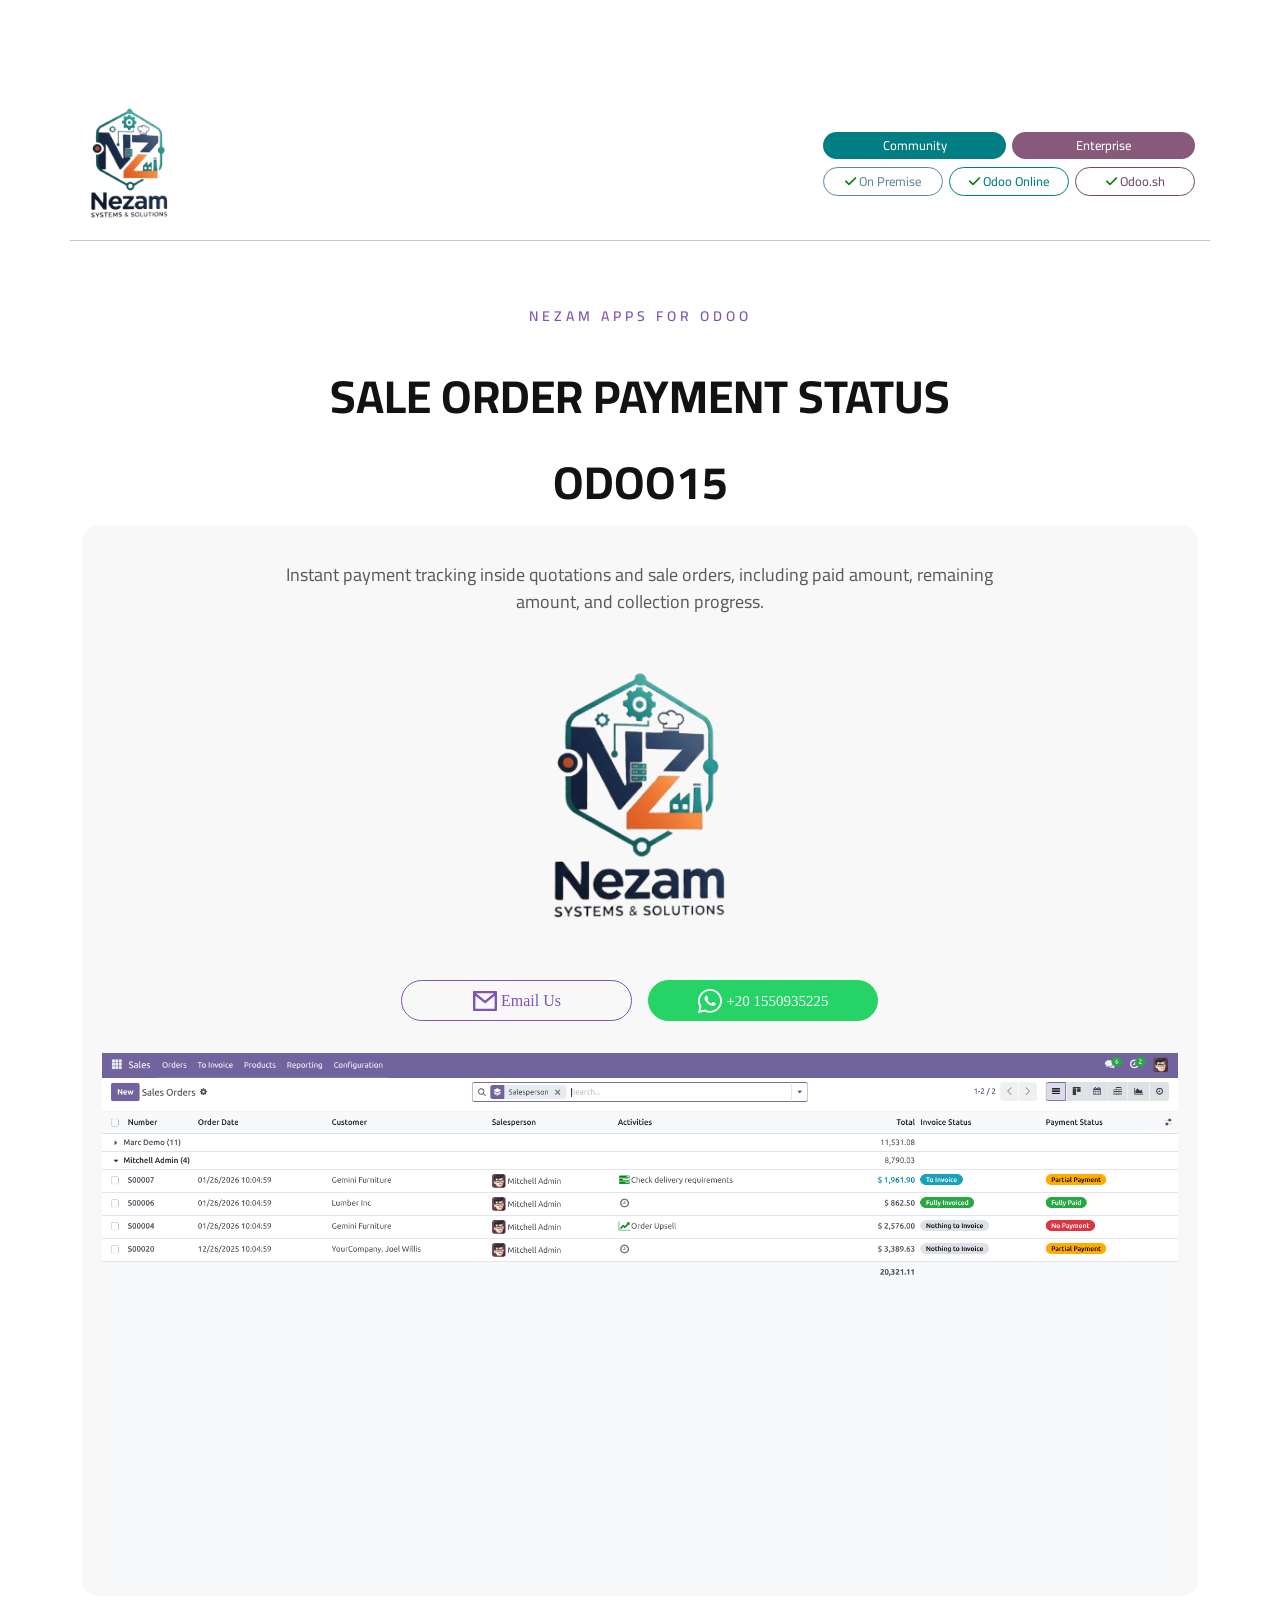
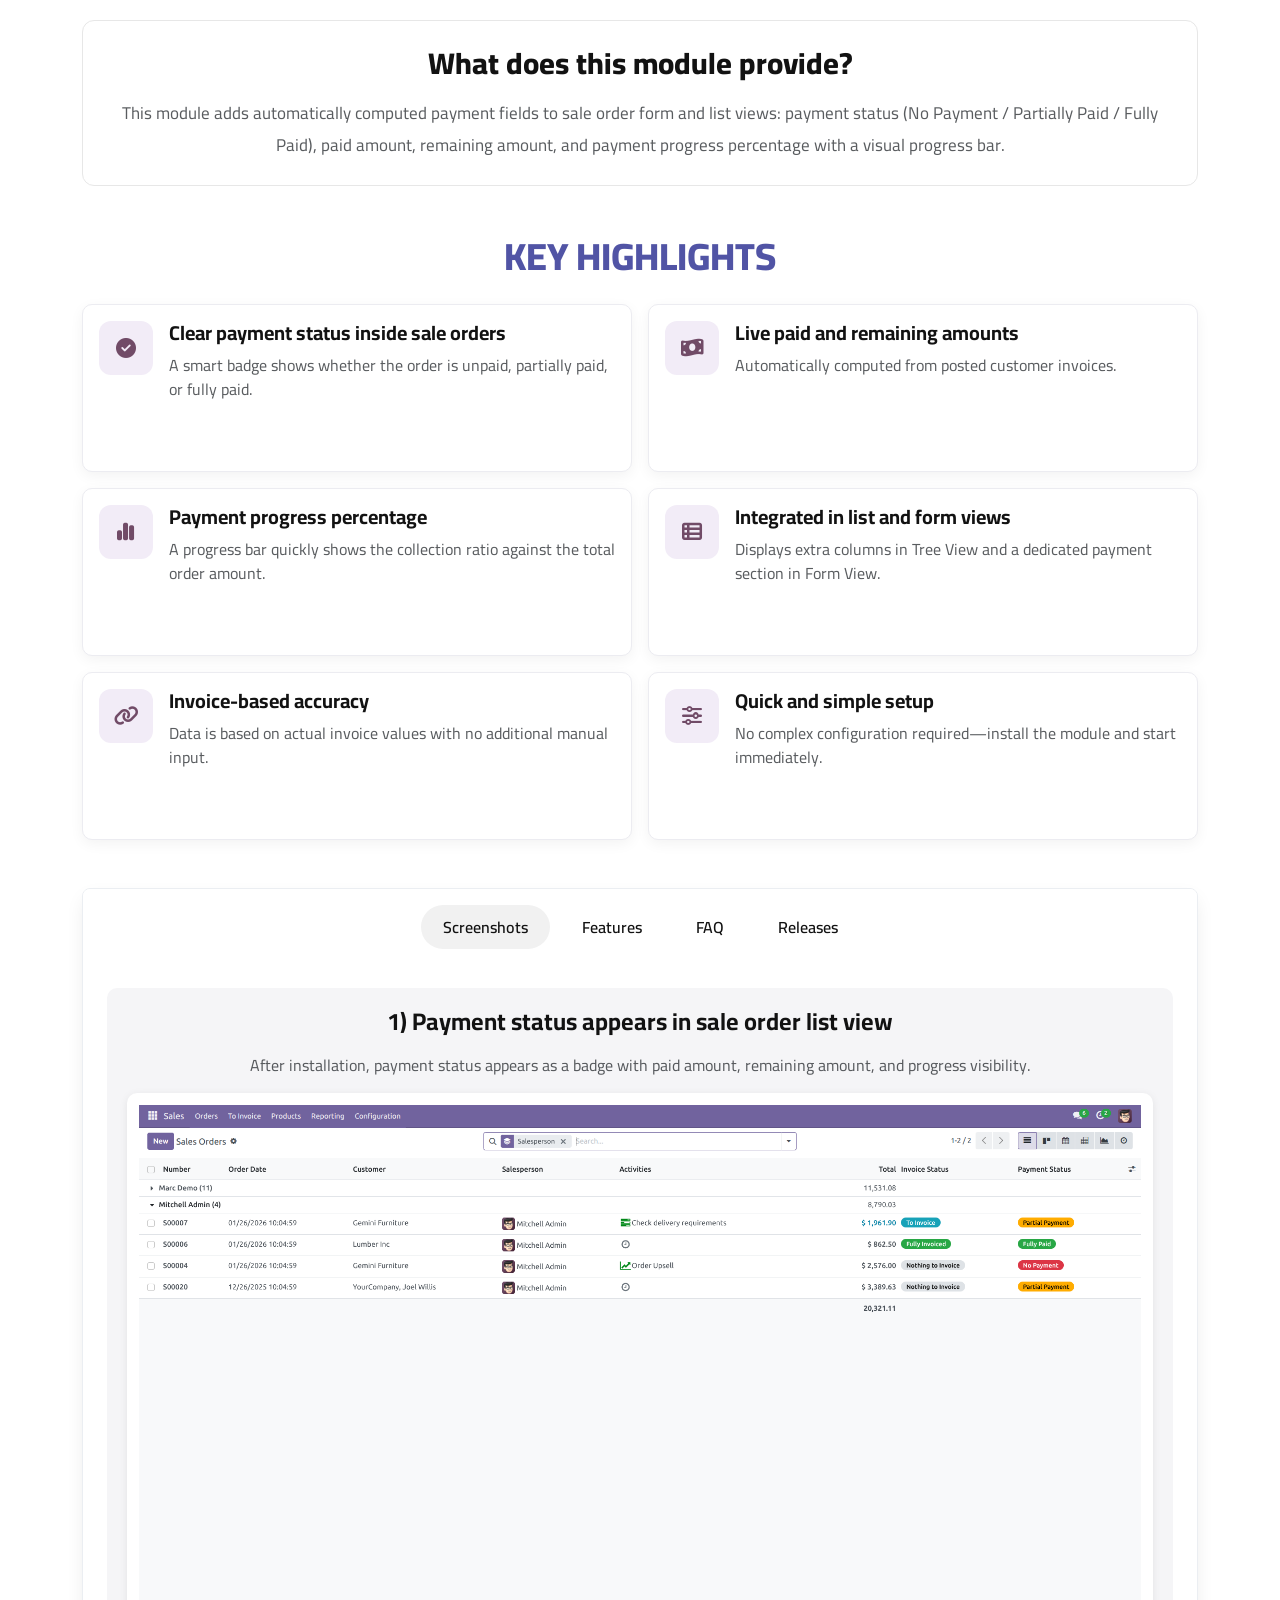
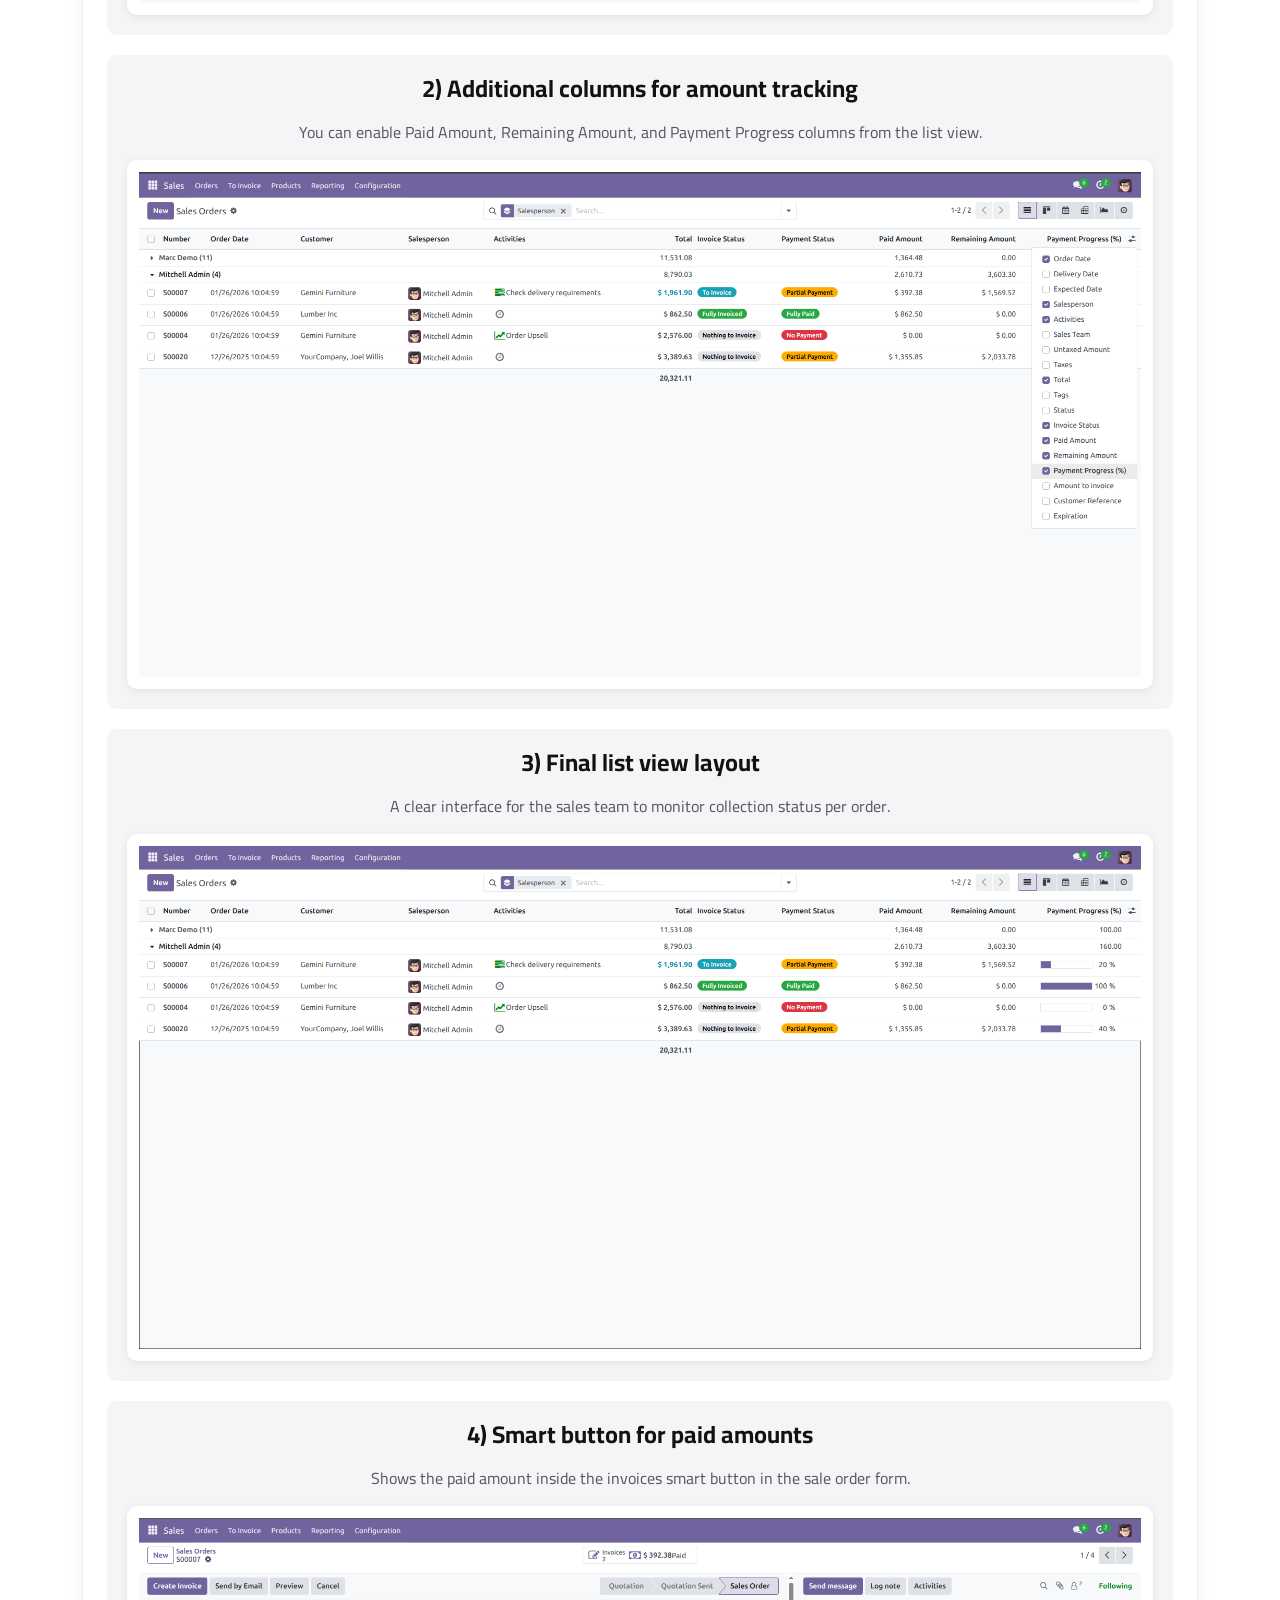
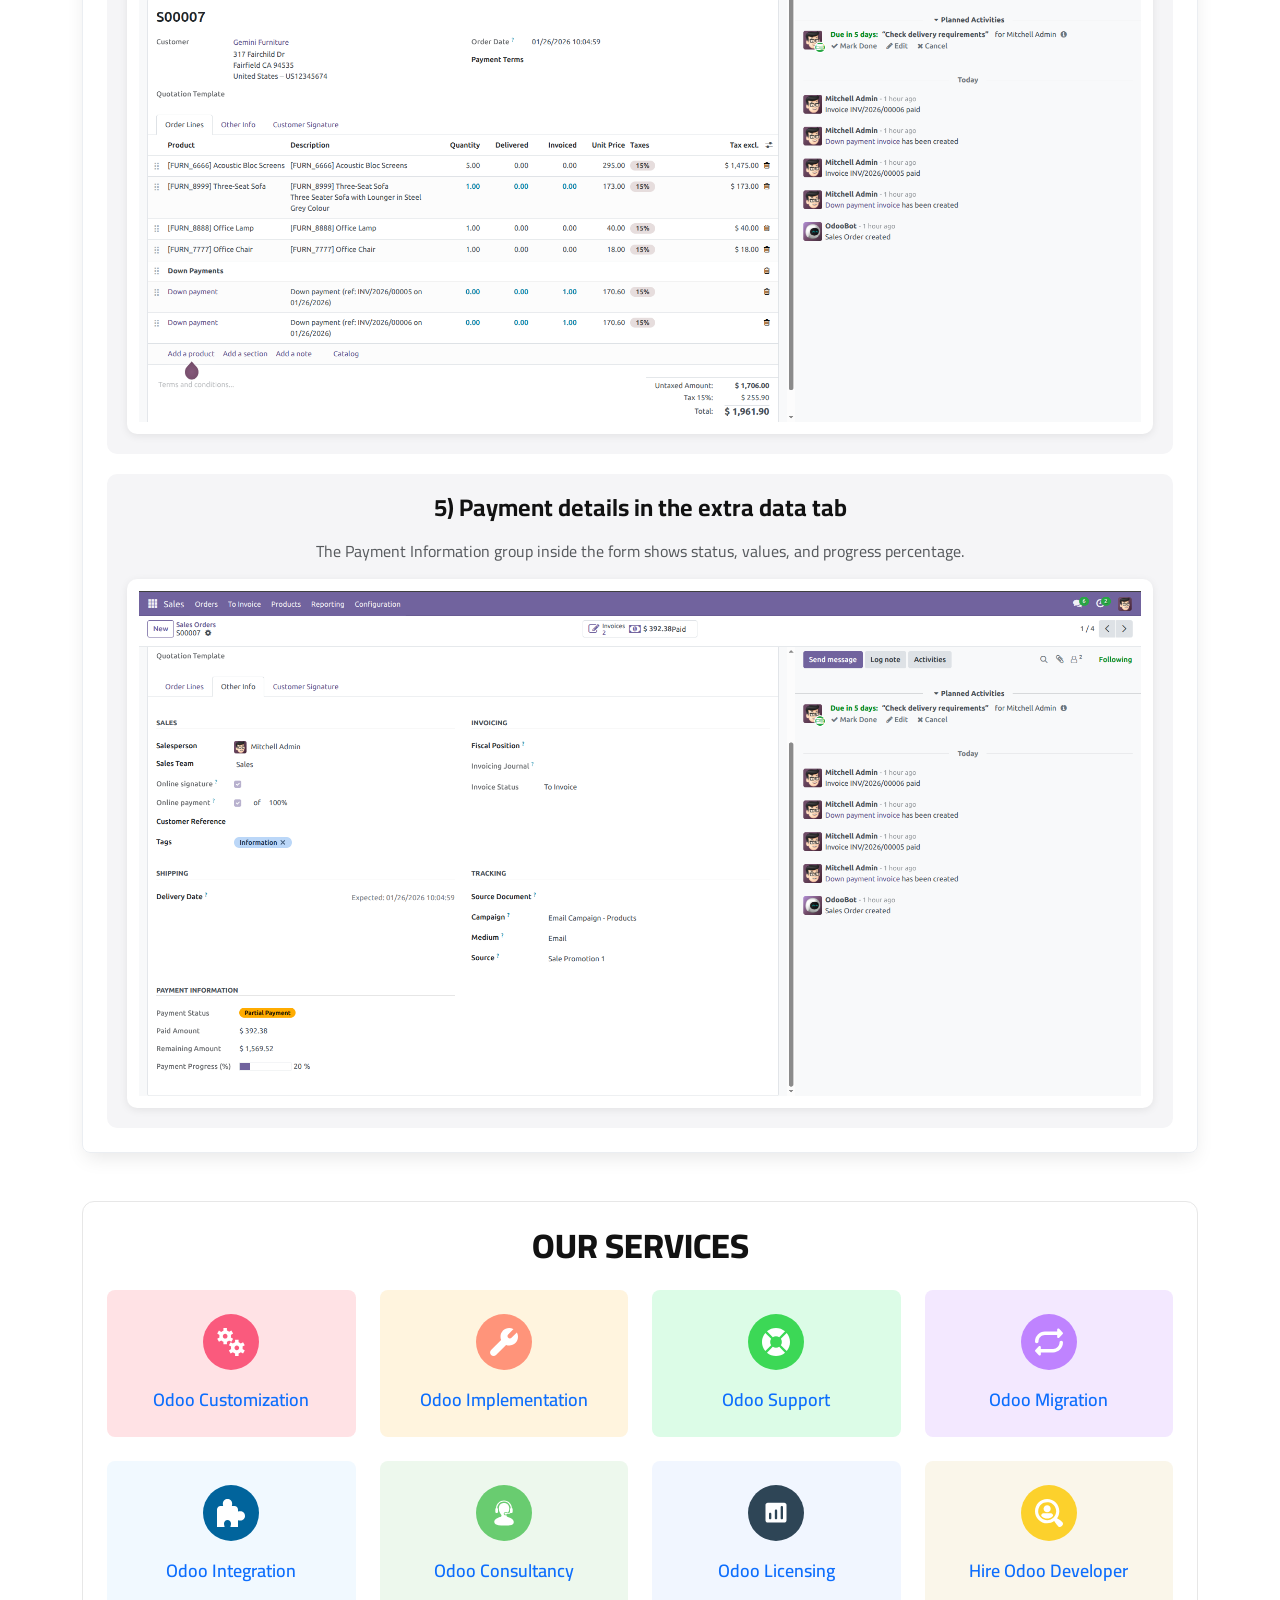
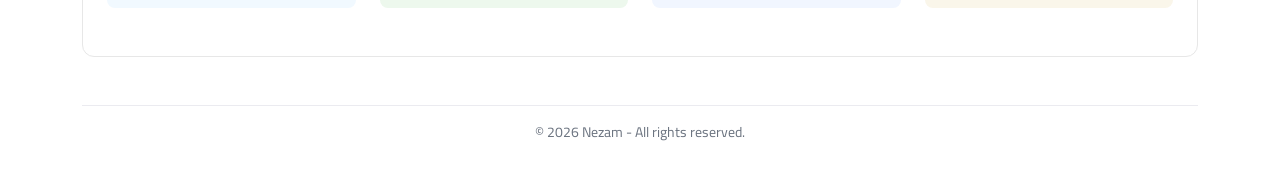
==== nz_sale_order_payment_status/static/description/index.html @ c1de530c "Refactor tab structure in index.html" ====
<!DOCTYPE html>
<html lang="en" dir="ltr">
<head>
    <meta charset="UTF-8"/>
    <meta name="viewport" content="width=device-width, initial-scale=1.0"/>
    <title>Nezam - Sale Order Payment Status</title>

    <link href="https://cdn.jsdelivr.net/npm/bootstrap@5.0.2/dist/css/bootstrap.min.css" rel="stylesheet"/>
    <link rel="preconnect" href="https://fonts.googleapis.com">
    <link rel="preconnect" href="https://fonts.gstatic.com" crossorigin>
    <link href="https://fonts.googleapis.com/css2?family=Cairo:wght@300;400;500;600;700;800&display=swap" rel="stylesheet">
    <link rel="stylesheet" href="https://cdnjs.cloudflare.com/ajax/libs/font-awesome/6.6.0/css/all.min.css"/>

    <style>
        :root {
            --primary: #714B67;
            --secondary: #017E84;
            --accent: #7C7BAD;
            --text: #121212;
            --muted: #64728f;
            --light: #f7f7f9;
        }

        body {
            font-family: "Cairo", sans-serif;
            color: var(--text);
            background-color: #fff;
        }

        .top-badges .badge-pill {
            border-radius: 40px;
            min-width: 115px;
            font-size: .82rem;
            font-weight: 600;
            padding: 6px 14px;
        }

        .hero-box {
            border-radius: 16px;
            background: #f8f8f8;
            padding: 36px 20px 0;
            position: relative;
            overflow: hidden;
        }

        .hero-subtitle {
            letter-spacing: 2px;
            color: var(--primary);
            font-size: 14px;
            font-weight: 700;
            text-transform: uppercase;
        }

        .hero-title {
            font-size: 42px;
            font-weight: 800;
        }

        .hero-cta {
            border-radius: 35px;
            text-decoration: none;
            display: inline-flex;
            align-items: center;
            gap: 8px;
            padding: 8px 24px;
            font-weight: 600;
        }

        .panel-box {
            background: #fff;
            border: 1px solid #e7e7e7;
            border-radius: 12px;
        }

        .section-title {
            font-size: 38px;
            font-weight: 800;
            color: #5154a5;
            text-transform: uppercase;
        }

        .highlight-card {
            border-radius: 10px;
            min-height: 168px;
            border: 1px solid #ececf1;
            box-shadow: 0 4px 14px rgba(0, 0, 0, .05);
            background: #fff;
        }

        .highlight-icon {
            width: 54px;
            height: 54px;
            border-radius: 12px;
            background: #f2ecf7;
            color: var(--primary);
            display: flex;
            align-items: center;
            justify-content: center;
            font-size: 20px;
            flex-shrink: 0;
        }

        .tabs-wrapper {
            border: 1px solid #ebeef2;
            border-radius: 8px;
            box-shadow: 0 8px 20px -4px rgba(0, 0, 0, .1);
            overflow: hidden;
        }

        .nav-tabs {
            border-bottom: none;
            gap: 10px;
        }

        .nav-tabs .nav-link {
            border: none;
            border-radius: 30px;
            padding: 10px 22px;
            color: #121212;
            font-weight: 600;
        }

        .nav-tabs .nav-link.active {
            background: #f1f1f1;
            color: #121212;
        }

        .screen-box {
            border-radius: 10px;
            background: #f5f5f7;
            padding: 20px;
            margin-bottom: 20px;
        }

        .screen-shot {
            border-radius: 10px;
            background: #fff;
            padding: 12px;
            box-shadow: 0 2px 8px rgba(0, 0, 0, .08);
        }

        .faq-item {
            border: 1px solid #ececf1;
            border-radius: 10px;
            background: #fff;
            margin-bottom: 12px;
            padding: 16px;
        }

        .service-card {
            border-radius: 8px;
            min-height: 166px;
            text-decoration: none;
            color: inherit;
            display: flex;
            flex-direction: column;
            justify-content: center;
            align-items: center;
            gap: 12px;
            padding: 20px;
        }

        .service-card img {
            width: 56px;
            height: 56px;
            object-fit: contain;
        }

        .footer-note {
            border-top: 1px solid #ebebf0;
            color: #6c7480;
            font-size: 14px;
            padding-top: 16px;
        }

        @media (max-width: 768px) {
            .hero-title {
                font-size: 30px;
            }

            .section-title {
                font-size: 28px;
            }
        }
    </style>
</head>
<body>
<div class="container py-4">

    <div class="supports my-5 py-3">
        <div class="row justify-content-between">
            <div class="col-4">
            </div>
            <div class="col-sm-12 col-md-12 col-lg-12 d-flex justify-content-between flex-wrap align-items-sm-center"

                 style="border-bottom:1px solid rgba(0, 0, 0, 0.22)">
                <div class="my-3">
                    <img src="assets/misc/nezam_logo.png" style="width:auto !important; height:120px !important">
                </div>
                <div class="my-3 d-flex flex-column align-items-end">
                    <div class="d-flex align-items-center">
                    <div class="text-center"
                         style="background-color:#017E84 !important;font-size: 0.8rem !important; color:#fff !important; font-weight:500 !important; padding:4px !important; margin:0 3px !important; border-radius:50px !important; min-width: 183px !important;">
                        Community
                    </div>
                    <div class="text-center"
                         style="background-color:#875A7B !important; color:#fff !important;font-size: 0.8rem !important; font-weight:500 !important; padding:4px !important; margin:0 3px !important; border-radius:50px !important;min-width: 183px !important;">
                        Enterprise
                    </div>

                    </div>
                    <div class="mt-2 d-flex align-items-center justify-content-end">
                        <div class="text-center col"
                             style="font-size:0.8rem !important; color:#5B899E !important; border:1px solid #5B899E; font-weight:500 !important; padding:4px !important; margin:0 3px !important; border-radius:20px !important; min-width:120px !important">
                            <i class="fa fa-check" style="color:green"></i> On Premise
                        </div>
                        <div class="text-center col"
                             style="border:1px solid #017E84; font-size:0.8rem !important; color:#017E84 !important; font-weight:500 !important; padding:4px !important; margin:0 3px !important; border-radius:20px !important; min-width:120px !important">
<!--                            <i class="fa fa-times" style="color:red"></i>-->
                            <i class="fa fa-check" style="color:green"></i> Odoo Online
                        </div>
                        <div class="text-center col"
                             style="font-size:0.8rem !important; border:1px solid #714b67; color:#714b67 !important; font-weight:500 !important; padding:4px !important; margin:0 3px !important; border-radius:20px !important; min-width:120px !important">
                            <i class="fa fa-check" style="color:green"></i> Odoo.sh
                        </div>
                    </div>
                </div>
            </div>
        </div>
    </div>

    <div class="col-lg-8 mx-auto gap-4 d-flex flex-column align-items-center">
                            <p class="my-1 text-center text-uppercase"
                               style="
              letter-spacing: 4px !important;
              color: #7f54b3;
              font-weight: bold;
              text-align: center;
              font-size: 14px;
              font-weight: 600;
              line-height: 15.96px;
              text-transform: uppercase;
            ">
                                Nezam Apps for Odoo
                            </p>
                            <h1 class="text-center text-uppercase my-0"
                                style="
              color: #121212;
              font-size: 46px;
              font-weight: 700;
              line-height: normal;
            ">Sale Order Payment Status Odoo15</span>
                            </h1>
                        </div>


    <div class="hero-box mb-4">
        <div class="row align-items-center">
            <div class="col-lg-8 mx-auto text-center">
                <p class="text-muted mb-4" style="font-size: 18px;">
                    Instant payment tracking inside quotations and sale orders, including paid amount, remaining amount, and collection progress.
                </p>

                <div class="col-lg-12 d-flex justify-content-center align-items-center"
                             style="margin: 3rem 0;">
                            <img src="./assets/misc/nezam_logo.png" alt="Nezam"
                                 width="100%"
                                 height="auto"
                                 style="width: 30%"
                                 class="img-responsive"/>
                        </div>


                <div class="d-flex justify-content-center flex-wrap gap-2 mb-4">
                    <a href="mailto:odoo@cybrosys.com"
                               target="_blank"
                               style="background-color: transparent;border-radius: 35px;
                                      font-family: Montserrat;
                                      display: inline-block;
                                      padding: 7px 33px;
                                      border: 1px solid #7f54b3;
                                      color: #7f54b3;
                                      text-decoration: none;
                                      width: 231px;
                                    "
                               class="mx-1 mb-2 deep-1 deep_hover">
                                <img class="img"
                                     style="width: 24px"
                                     src="./assets/icons/mail.svg"/>
                                <span class="pl-2"
                                      style=" font-size: 16px; vertical-align: middle"
                                >Email Us</span>
                            </a>


                            </a>
<!--                    <a href="https://wa.me/966500000000" class="hero-cta text-white" style="background:#25D366; border:1px solid #25D366;">-->
<!--                        <img src="./assets/misc/whatsapp.svg" alt="whatsapp" style="width:20px; height:20px;">-->
<!--                        WhatsApp-->
<!--                    </a>-->
                    <a href="https://wa.me/+201550935225"
                       target="_blank"
                       style="
                              background-color: #25D366;
                              font-family: Montserrat;
                              display: inline-block;
                              color: #7f54b3;
                              padding: 7px 33px;
                              border: 1px solid #25D366;
                              border-radius: 35px;
                              text-decoration: none;
                              width: 230px;
                            "
                       class="mx-1 mb-2 deep-1 deep_hover">
                        <img
                                class="img"
                                style="width: 24px"
                                src="./assets/icons/whatsapp.svg"
                        />
                        <span
                                class="pl-2"
                                style="color: #fff; font-size: 15px; vertical-align: middle"
                        >+20 1550935225</span>
                    </a>
                </div>
            </div>

            <div class="col-12 text-center">
                <img src="./assets/screenshots/hero.gif" class="img-fluid" alt="Hero Demo" style="max-width: 100%;"/>
            </div>
        </div>
    </div>

    <div class="panel-box p-4 mb-5 text-center">
        <h2 class="mb-3" style="font-size: 30px; font-weight: 800;">What does this module provide?</h2>
        <p class="mb-0 text-muted" style="font-size: 17px; line-height: 1.9;">
            This module adds automatically computed payment fields to sale order form and list views: payment status (No Payment / Partially Paid / Fully Paid),
            paid amount, remaining amount, and payment progress percentage with a visual progress bar.
        </p>
    </div>

    <section class="mb-5">
        <h2 class="text-center section-title mb-4">KEY HIGHLIGHTS</h2>
        <div class="row g-3">
            <div class="col-md-6">
                <div class="highlight-card p-3 d-flex gap-3 align-items-start">
                    <div class="highlight-icon"><i class="fa-solid fa-circle-check"></i></div>
                    <div>
                        <h5 class="mb-2" style="font-weight:700;">Clear payment status inside sale orders</h5>
                        <p class="mb-0 text-muted">A smart badge shows whether the order is unpaid, partially paid, or fully paid.</p>
                    </div>
                </div>
            </div>
            <div class="col-md-6">
                <div class="highlight-card p-3 d-flex gap-3 align-items-start">
                    <div class="highlight-icon"><i class="fa-solid fa-money-bill-wave"></i></div>
                    <div>
                        <h5 class="mb-2" style="font-weight:700;">Live paid and remaining amounts</h5>
                        <p class="mb-0 text-muted">Automatically computed from posted customer invoices.</p>
                    </div>
                </div>
            </div>
            <div class="col-md-6">
                <div class="highlight-card p-3 d-flex gap-3 align-items-start">
                    <div class="highlight-icon"><i class="fa-solid fa-chart-simple"></i></div>
                    <div>
                        <h5 class="mb-2" style="font-weight:700;">Payment progress percentage</h5>
                        <p class="mb-0 text-muted">A progress bar quickly shows the collection ratio against the total order amount.</p>
                    </div>
                </div>
            </div>
            <div class="col-md-6">
                <div class="highlight-card p-3 d-flex gap-3 align-items-start">
                    <div class="highlight-icon"><i class="fa-solid fa-table-list"></i></div>
                    <div>
                        <h5 class="mb-2" style="font-weight:700;">Integrated in list and form views</h5>
                        <p class="mb-0 text-muted">Displays extra columns in Tree View and a dedicated payment section in Form View.</p>
                    </div>
                </div>
            </div>
            <div class="col-md-6">
                <div class="highlight-card p-3 d-flex gap-3 align-items-start">
                    <div class="highlight-icon"><i class="fa-solid fa-link"></i></div>
                    <div>
                        <h5 class="mb-2" style="font-weight:700;">Invoice-based accuracy</h5>
                        <p class="mb-0 text-muted">Data is based on actual invoice values with no additional manual input.</p>
                    </div>
                </div>
            </div>
            <div class="col-md-6">
                <div class="highlight-card p-3 d-flex gap-3 align-items-start">
                    <div class="highlight-icon"><i class="fa-solid fa-sliders"></i></div>
                    <div>
                        <h5 class="mb-2" style="font-weight:700;">Quick and simple setup</h5>
                        <p class="mb-0 text-muted">No complex configuration required—install the module and start immediately.</p>
                    </div>
                </div>
            </div>
        </div>
    </section>

    <section class="tabs-wrapper mb-5">
        <ul class="nav nav-tabs justify-content-center bg-white py-3" id="myTab" role="tablist">
            <li class="nav-item">
                <a class="nav-link active" id="overview-tab" data-bs-toggle="tab" href="#overview" role="tab" aria-controls="overview" aria-selected="true">Screenshots</a>
            </li>
            <li class="nav-item">
                <a class="nav-link" id="feature-tab" data-bs-toggle="tab" href="#feature" role="tab" aria-controls="feature" aria-selected="false">Features</a>
            </li>
            <li class="nav-item">
                <a class="nav-link" id="faq-tab" data-bs-toggle="tab" href="#faq" role="tab" aria-controls="faq" aria-selected="false">FAQ</a>
            </li>
            <li class="nav-item">
                <a class="nav-link" id="release-tab" data-bs-toggle="tab" href="#release" role="tab" aria-controls="release" aria-selected="false">Releases</a>
            </li>
        </ul>

        <div class="tab-content p-md-4 p-3" id="myTabContent">
            <div class="tab-pane fade show active" id="overview" role="tabpanel" aria-labelledby="overview-tab">
                <div class="screen-box">
                    <h4 class="text-center mb-3" style="font-weight:700;">1) Payment status appears in sale order list view</h4>
                    <p class="text-center text-muted mb-3">After installation, payment status appears as a badge with paid amount, remaining amount, and progress visibility.</p>
                    <div class="screen-shot text-center"><img src="./assets/screenshots/screen2.png" class="img-fluid" alt="screen2"></div>
                </div>
                <div class="screen-box">
                    <h4 class="text-center mb-3" style="font-weight:700;">2) Additional columns for amount tracking</h4>
                    <p class="text-center text-muted mb-3">You can enable Paid Amount, Remaining Amount, and Payment Progress columns from the list view.</p>
                    <div class="screen-shot text-center"><img src="./assets/screenshots/screen3.png" class="img-fluid" alt="screen3"></div>
                </div>
                <div class="screen-box">
                    <h4 class="text-center mb-3" style="font-weight:700;">3) Final list view layout</h4>
                    <p class="text-center text-muted mb-3">A clear interface for the sales team to monitor collection status per order.</p>
                    <div class="screen-shot text-center"><img src="./assets/screenshots/screen4.png" class="img-fluid" alt="screen4"></div>
                </div>
                <div class="screen-box">
                    <h4 class="text-center mb-3" style="font-weight:700;">4) Smart button for paid amounts</h4>
                    <p class="text-center text-muted mb-3">Shows the paid amount inside the invoices smart button in the sale order form.</p>
                    <div class="screen-shot text-center"><img src="./assets/screenshots/screen5.png" class="img-fluid" alt="screen5"></div>
                </div>
                <div class="screen-box mb-0">
                    <h4 class="text-center mb-3" style="font-weight:700;">5) Payment details in the extra data tab</h4>
                    <p class="text-center text-muted mb-3">The Payment Information group inside the form shows status, values, and progress percentage.</p>
                    <div class="screen-shot text-center"><img src="./assets/screenshots/screen6.png" class="img-fluid" alt="screen6"></div>
                </div>
            </div>

            <div class="tab-pane fade" id="feature" role="tabpanel" aria-labelledby="feature-tab">
                <div class="row g-3">
                    <div class="col-md-6"><div class="faq-item h-100"><b>Automatic status updates:</b> Recomputed when invoices or order totals change.</div></div>
                    <div class="col-md-6"><div class="faq-item h-100"><b>High compatibility:</b> Works smoothly with both Sales and Accounting flows.</div></div>
                    <div class="col-md-6"><div class="faq-item h-100"><b>Visual clarity:</b> Badge + progress bar for faster reading.</div></div>
                    <div class="col-md-6"><div class="faq-item h-100"><b>Good performance:</b> Computed fields are stored with <code>store=True</code> for faster list rendering.</div></div>
                    <div class="col-md-6"><div class="faq-item h-100"><b>Simple dependency model:</b> Depends only on Sales and Accounting modules.</div></div>
                    <div class="col-md-6"><div class="faq-item h-100"><b>Governance-friendly:</b> Highlights each customer’s financial commitment per order.</div></div>
                </div>
            </div>

            <div class="tab-pane fade" id="faq" role="tabpanel" aria-labelledby="faq-tab">
                <div class="faq-item">
                    <h6 style="font-weight:700;">Does the module support Community and Enterprise?</h6>
                    <p class="text-muted mb-0">Yes, the module is designed for both Odoo Community and Enterprise editions.</p>
                </div>
                <div class="faq-item">
                    <h6 style="font-weight:700;">How is the paid amount calculated?</h6>
                    <p class="text-muted mb-0">It is calculated from posted invoices linked to the sale order: (invoice total - residual amount).</p>
                </div>
                <div class="faq-item">
                    <h6 style="font-weight:700;">Is manual input required for payment status?</h6>
                    <p class="text-muted mb-0">No, payment status is computed automatically from accounting data.</p>
                </div>
                <div class="faq-item mb-0">
                    <h6 style="font-weight:700;">Are any extra Python libraries required?</h6>
                    <p class="text-muted mb-0">No additional external requirements are needed in the current module version.</p>
                </div>
            </div>

            <div class="tab-pane fade" id="release" role="tabpanel" aria-labelledby="release-tab">
                <div class="faq-item mb-3">
                    <div class="d-flex justify-content-between align-items-center mb-2 flex-wrap">
                        <h6 class="mb-1" style="font-weight:700; color: var(--primary);">Version 1.0.0</h6>
                        <span class="text-muted">Initial Release</span>
                    </div>
                    <p class="text-muted mb-0">Initial release including payment status, paid amount, remaining amount, and payment progress in both list and form views.</p>
                </div>
            </div>
        </div>
    </section>

    <section class="panel-box p-4 mb-5">
        <h3 class="text-center mb-4" style="font-size: 34px; font-weight: 800; text-transform: uppercase;">Our Services</h3>
        <div class="row mt-3">
    <div class="col-lg-3 col-sm-12 mb-3">
        <a href="https://nezam.odoo.com" style="text-decoration:none">
            <div class="btn-lg btn-block p-4 mb-2 d-flex flex-column justify-content-center align-items-center"
                 style="font-size:25px; font-weight:bold;background-color:#FFE2E5; margin:auto; gap: 16px; border-radius: 8px;">
                <div class="d-flex justify-content-center align-items-center"
                     style="background-color:#FA5A7D; border-radius:50%; height:56px; width:56px">
                    <img src="./assets/icons/gear.svg"
                         class="img-responsive"
                         height="28px" width="28px">
                </div>
                <span style="font-size: 18px;
              color: var(--text-color);
              font-weight: 600;"> Odoo Customization</span>
            </div>
        </a>
    </div>
    <div class="col-lg-3 col-sm-12 mb-3">
        <a href="https://nezam.odoo.com" style="text-decoration:none">
            <div class="btn-lg btn-block p-4 mb-2 d-flex flex-column justify-content-center align-items-center"
                 style="font-size:25px; font-weight:bold;background-color:#FFF4DE; margin:auto; gap: 16px; border-radius: 8px;">
                <div class="d-flex justify-content-center align-items-center"
                     style="background-color:#FF947A; border-radius:50%; height:56px; width:56px">
                    <img src="./assets/icons/wrench-icon.svg"
                         class="img-responsive"
                         height="28px" width="28px">
                </div>
                <span style="font-size: 18px;
color: var(--text-color);
font-weight: 600;"> Odoo Implementation</span>
            </div>
        </a>
    </div>
    <div class="col-lg-3 col-sm-12 mb-3">
        <a href="https://nezam.odoo.com" style="text-decoration:none">
            <div class="btn-lg btn-block p-4 mb-2 d-flex flex-column justify-content-center align-items-center"
                 style="font-size:25px; font-weight:bold;background-color:#DCFCE7; margin:auto; gap: 16px; border-radius: 8px;">
                <div class="d-flex justify-content-center align-items-center"
                     style="background-color:#3CD856; border-radius:50%; height:56px; width:56px">
                    <img src="./assets/icons/life-ring-icon.svg"
                         class="img-responsive"
                         height="28px" width="28px">
                </div>
                <span style="font-size: 18px;
color: var(--text-color);
font-weight: 600;">Odoo Support</span>
            </div>
        </a>
    </div>
    <div class="col-lg-3 col-sm-12 mb-3">
        <a href="https://nezam.odoo.com" style="text-decoration:none">
            <div class="btn-lg btn-block p-4 mb-2 d-flex flex-column justify-content-center align-items-center"
                 style="font-size:25px; font-weight:bold;background-color:#F3E8FF; margin:auto; gap: 16px; border-radius: 8px;">
                <div class="d-flex justify-content-center align-items-center"
                     style="background-color:#BF83FF; border-radius:50%; height:56px; width:56px">
                    <img src="./assets/icons/arrows-repeat.svg"
                         class="img-responsive"
                         height="28px" width="28px">
                </div>
                <span style="font-size: 18px;
color: var(--text-color);
font-weight: 600;">Odoo Migration</span>
            </div>
        </a>
    </div>
    <div class="col-lg-3 col-sm-12 mb-3">
        <a href="https://nezam.odoo.com" style="text-decoration:none">
            <div class="btn-lg btn-block p-4 mb-2 d-flex flex-column justify-content-center align-items-center"
                 style="font-size:25px; font-weight:bold;background-color:#F1F9FF; margin:auto; gap: 16px; border-radius: 8px;">
                <div class="d-flex justify-content-center align-items-center"
                     style="background-color:#01649C; border-radius:50%; height:56px; width:56px">
                    <img src="./assets/icons/puzzle-piece-icon.svg"
                         class="img-responsive"
                         height="28px" width="28px">
                </div>
                <span style="font-size: 18px;
color: var(--text-color);
font-weight: 600;">Odoo Integration</span>
            </div>
        </a>
    </div>
    <div class="col-lg-3 col-sm-12 mb-3">
        <a href="https://nezam.odoo.com" style="text-decoration:none">
            <div class="btn-lg btn-block p-4 mb-2 d-flex flex-column justify-content-center align-items-center"
                 style="font-size:25px; font-weight:bold;background-color:#EDF8ED; margin:auto; gap: 16px; border-radius: 8px;">

                <div class="d-flex justify-content-center align-items-center"
                     style="background-color:#69CC70; border-radius:50%; height:56px; width:56px">
                    <img src="./assets/icons/odoo-consultancy.svg"
                         class="img-responsive"
                         height="28px" width="28px">
                </div>
                <span style="font-size: 18px;
color: var(--text-color);
font-weight: 600;">Odoo Consultancy</span>
            </div>
        </a>
    </div>
    <div class="col-lg-3 col-sm-12 mb-3">
        <a href="https://nezam.odoo.com" style="text-decoration:none">
            <div class="btn-lg btn-block p-4 mb-2 d-flex flex-column justify-content-center align-items-center"
                 style="font-size:25px; font-weight:bold;background-color:#F1F6FF; margin:auto; gap: 16px; border-radius: 8px;">

                <div class="d-flex justify-content-center align-items-center"
                     style="background-color:#2E4556; border-radius:50%; height:56px; width:56px">
                    <img src="./assets/icons/odoo-licencing.svg"
                         class="img-responsive"
                         height="28px" width="28px">
                </div>
                <span style="font-size: 18px;
color: var(--text-color);
font-weight: 600;">Odoo Licensing</span>
            </div>
        </a>
    </div>
    <div class="col-lg-3 col-sm-12 mb-3">
        <a href="https://nezam.odoo.com" style="text-decoration:none">
            <div class="btn-lg btn-block p-4 mb-2 d-flex flex-column justify-content-center align-items-center"
                 style="font-size:25px; font-weight:bold;background-color:#FAF6EA; margin:auto; gap: 16px; border-radius: 8px;">

                <div class="d-flex justify-content-center align-items-center"
                     style="background-color:#FCD12C; border-radius:50%; height:56px; width:56px">
                    <img src="./assets/icons/hire-odoo.svg"
                         class="img-responsive"
                         height="28px" width="28px">
                </div>
                <span style="font-size: 18px;
color: var(--text-color);
font-weight: 600;">Hire Odoo Developer</span>
            </div>
        </a>
    </div>
</div>

    </section>

    <div class="text-center footer-note mb-3">
        © 2026 Nezam - All rights reserved.
    </div>
</div>

<script src="https://cdn.jsdelivr.net/npm/bootstrap@5.0.2/dist/js/bootstrap.bundle.min.js"></script>
</body>
</html>
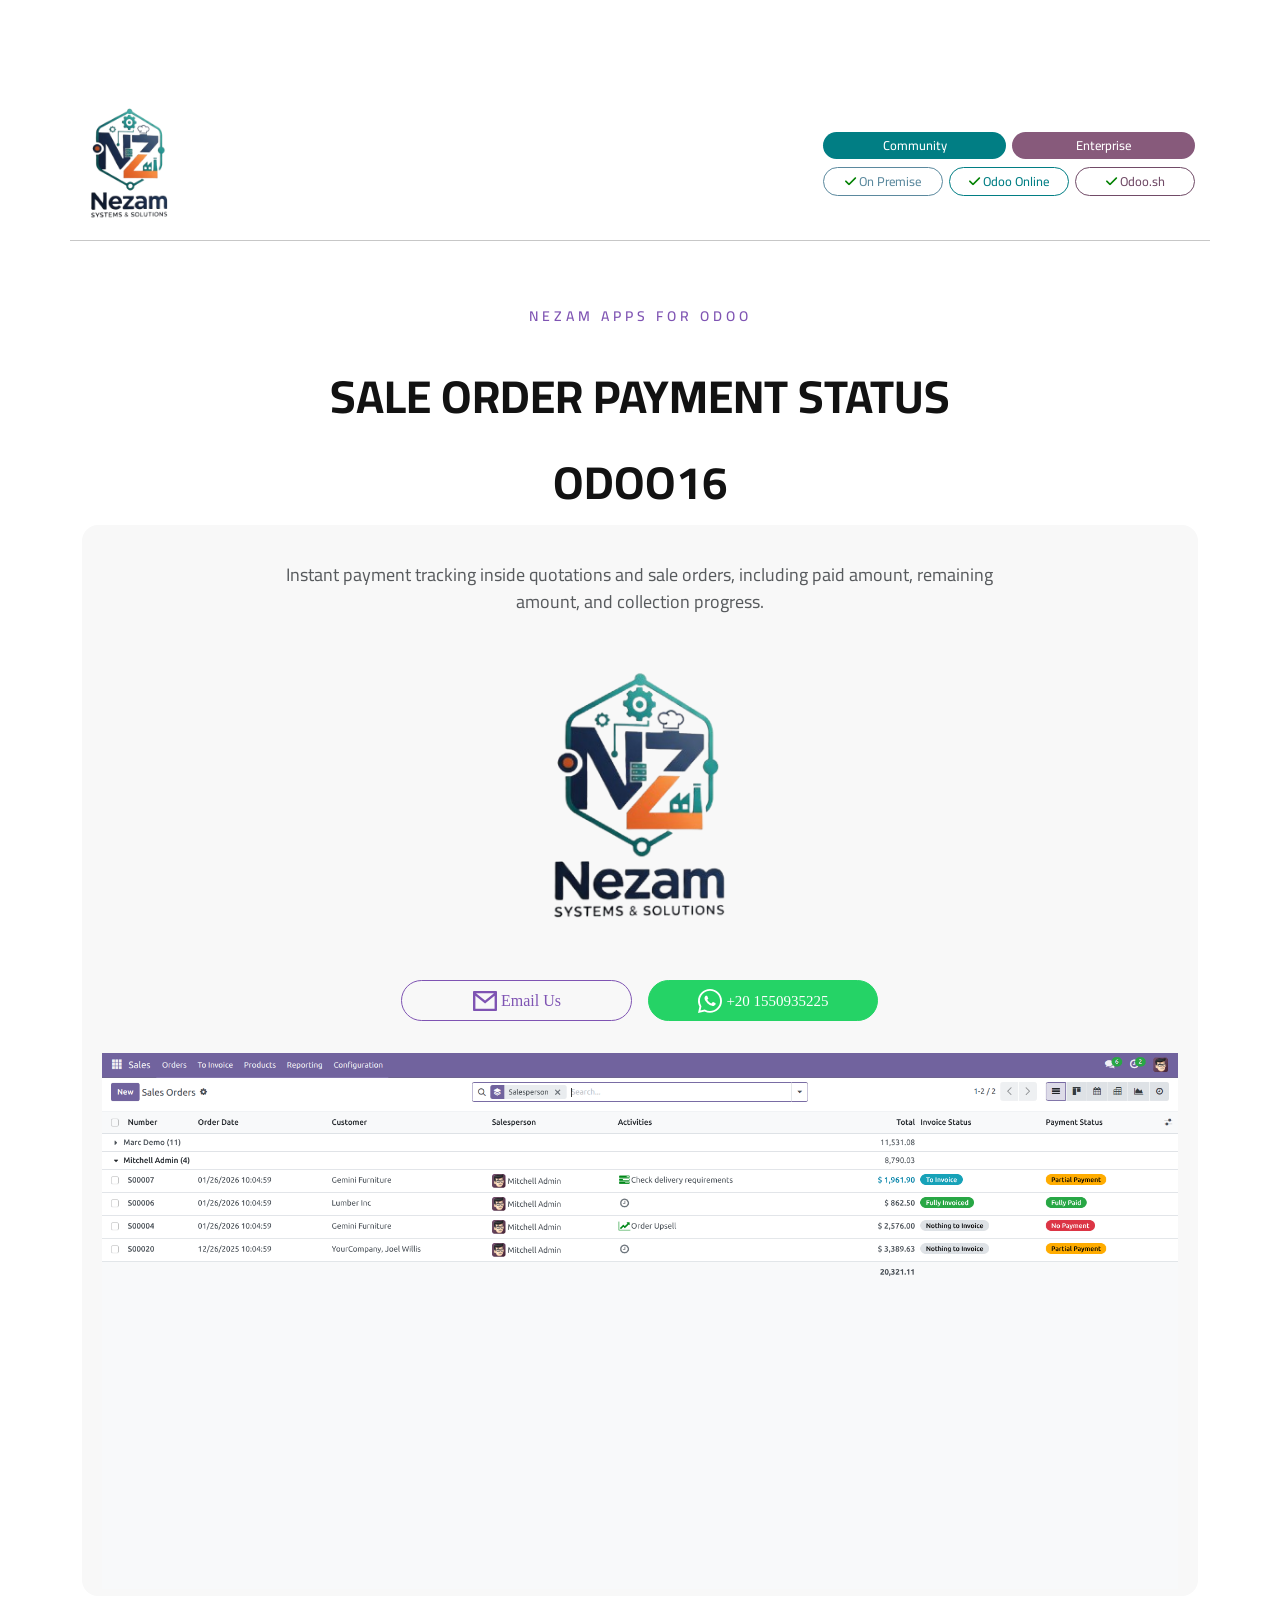
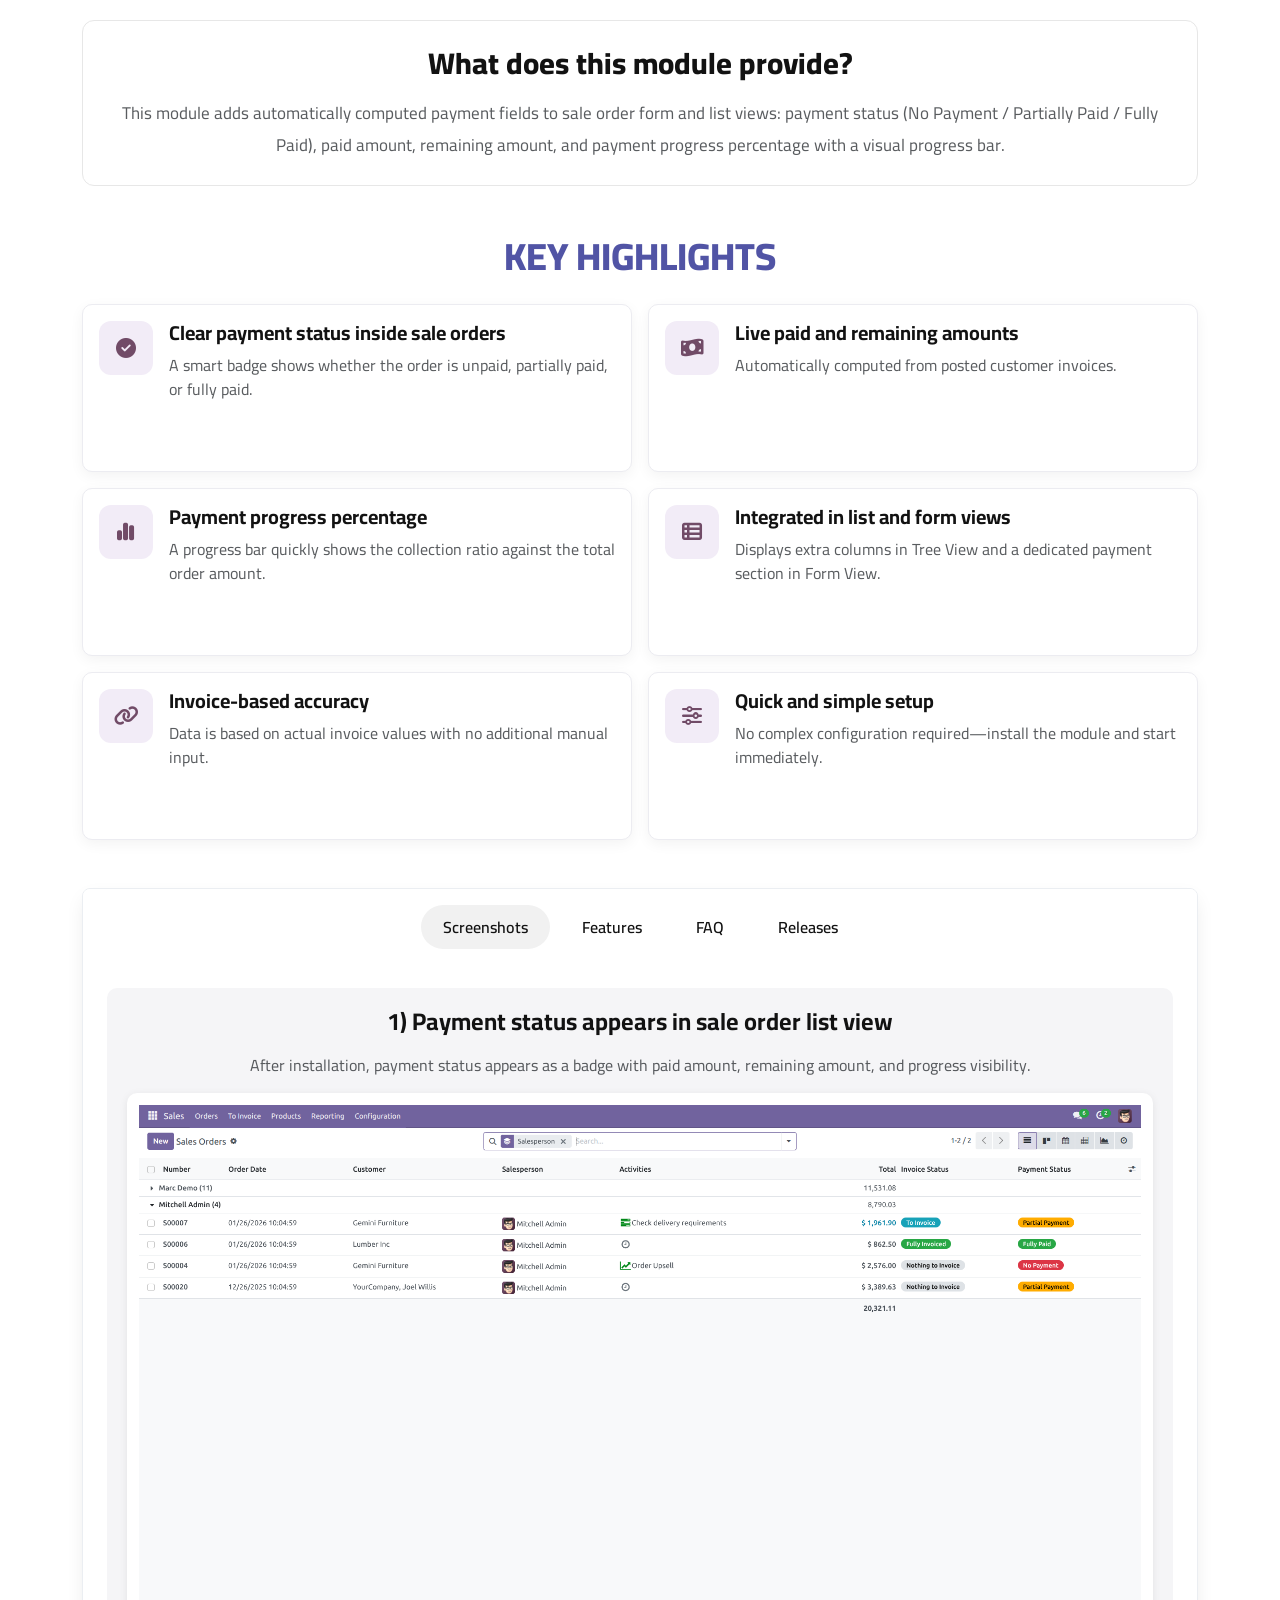
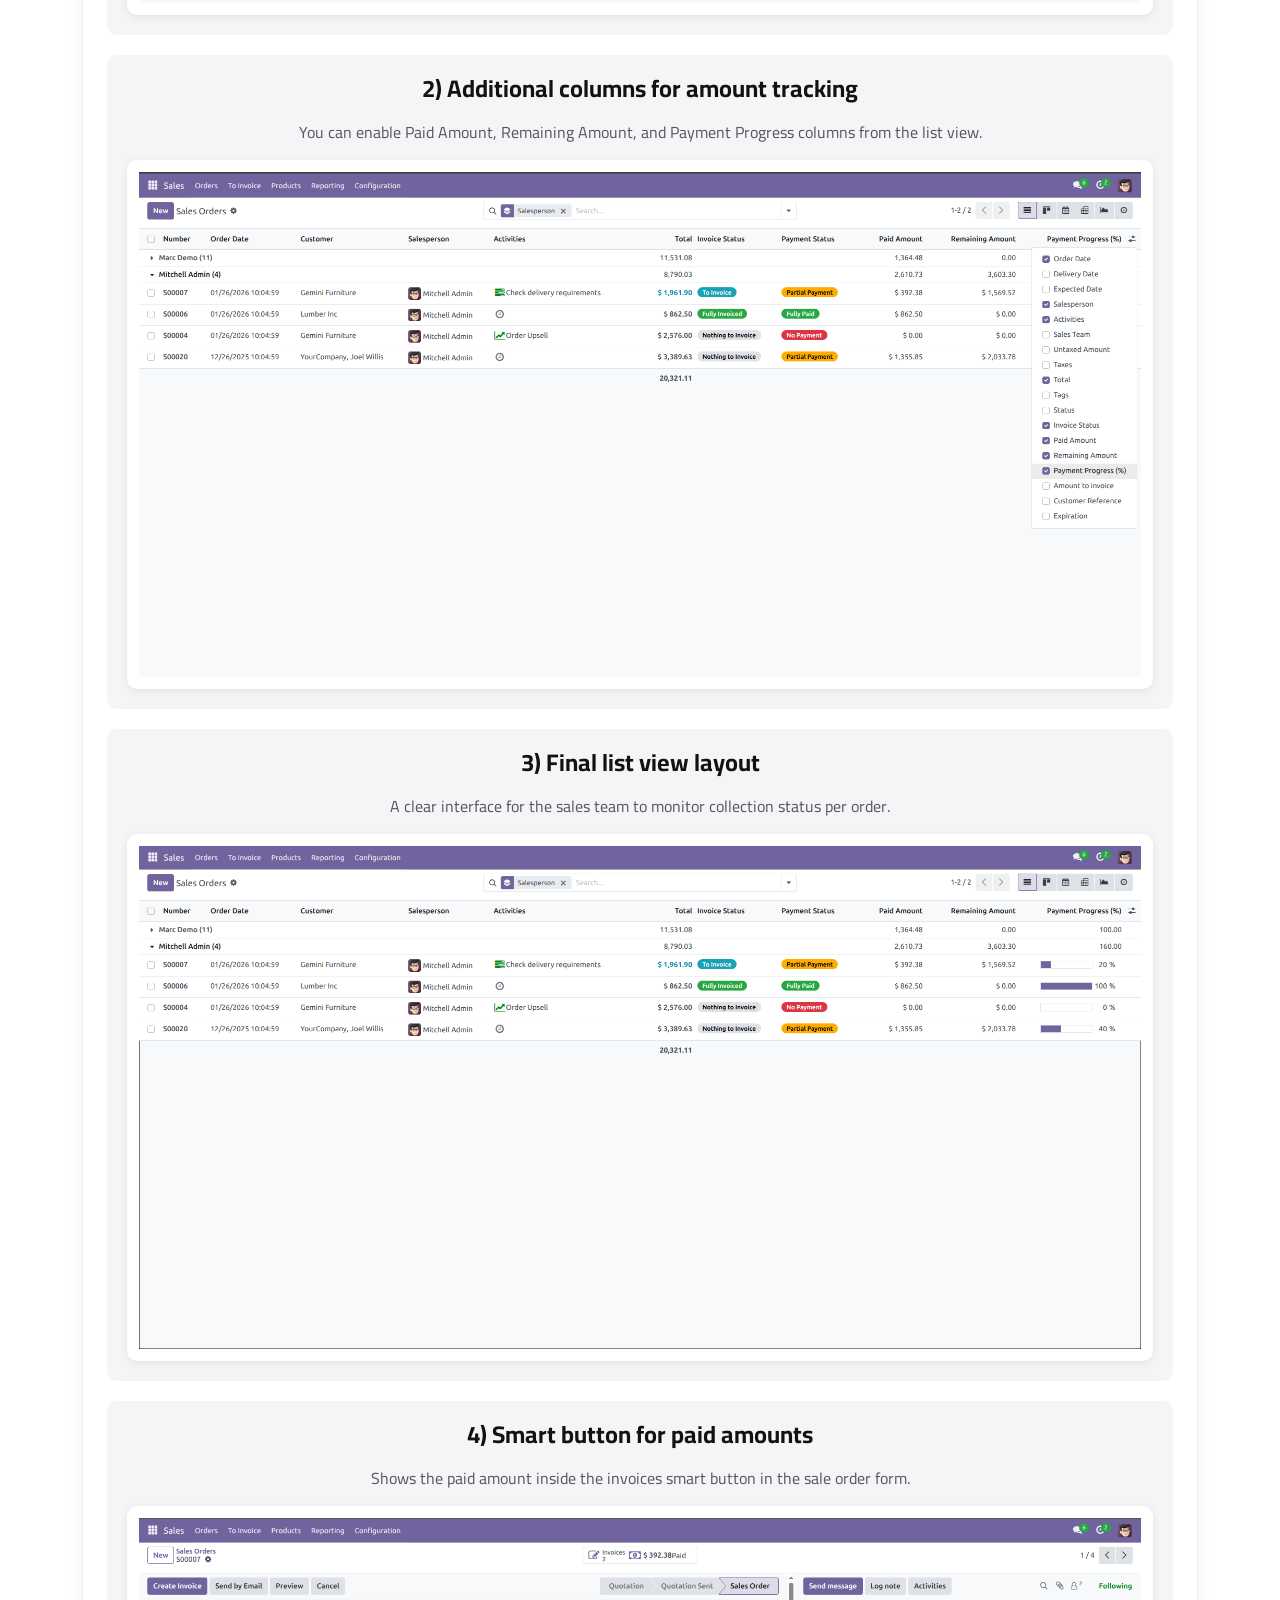
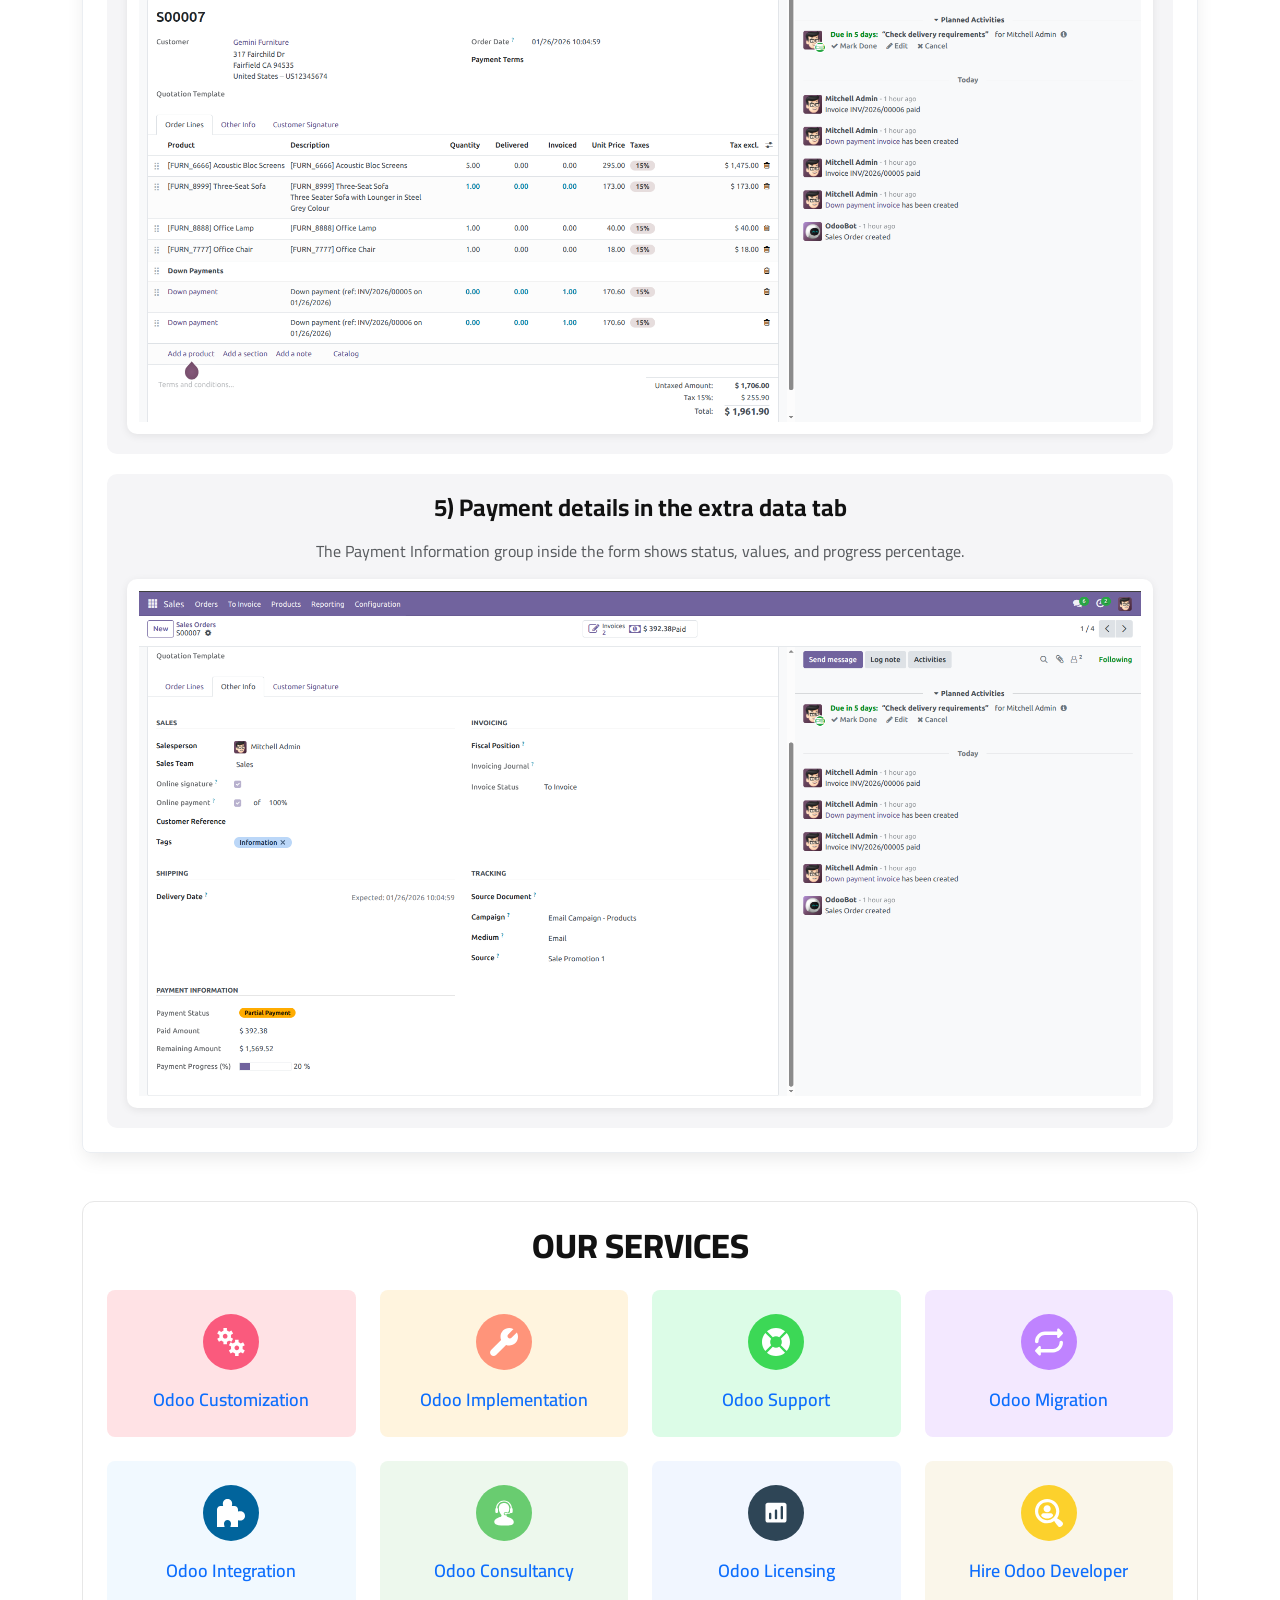
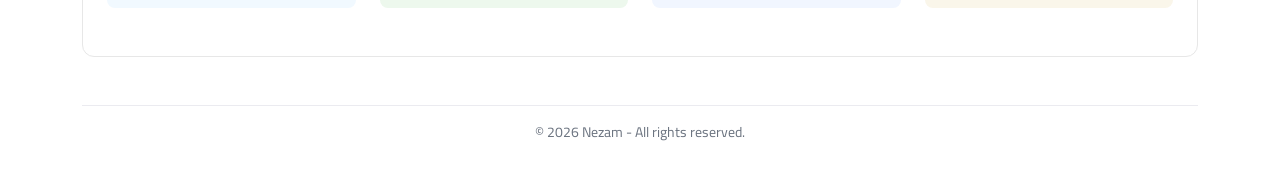
==== commit 6e76d804: "Merge remote-tracking branch 'origin/16.0' into 16.0" ====
--- a/nz_sale_order_payment_status/static/description/index.html
+++ b/nz_sale_order_payment_status/static/description/index.html
@@ -249,7 +249,7 @@
               font-size: 46px;
               font-weight: 700;
               line-height: normal;
-            ">Sale Order Payment Status Odoo15</span>
+            ">Sale Order Payment Status Odoo16</span>
                             </h1>
                         </div>
 
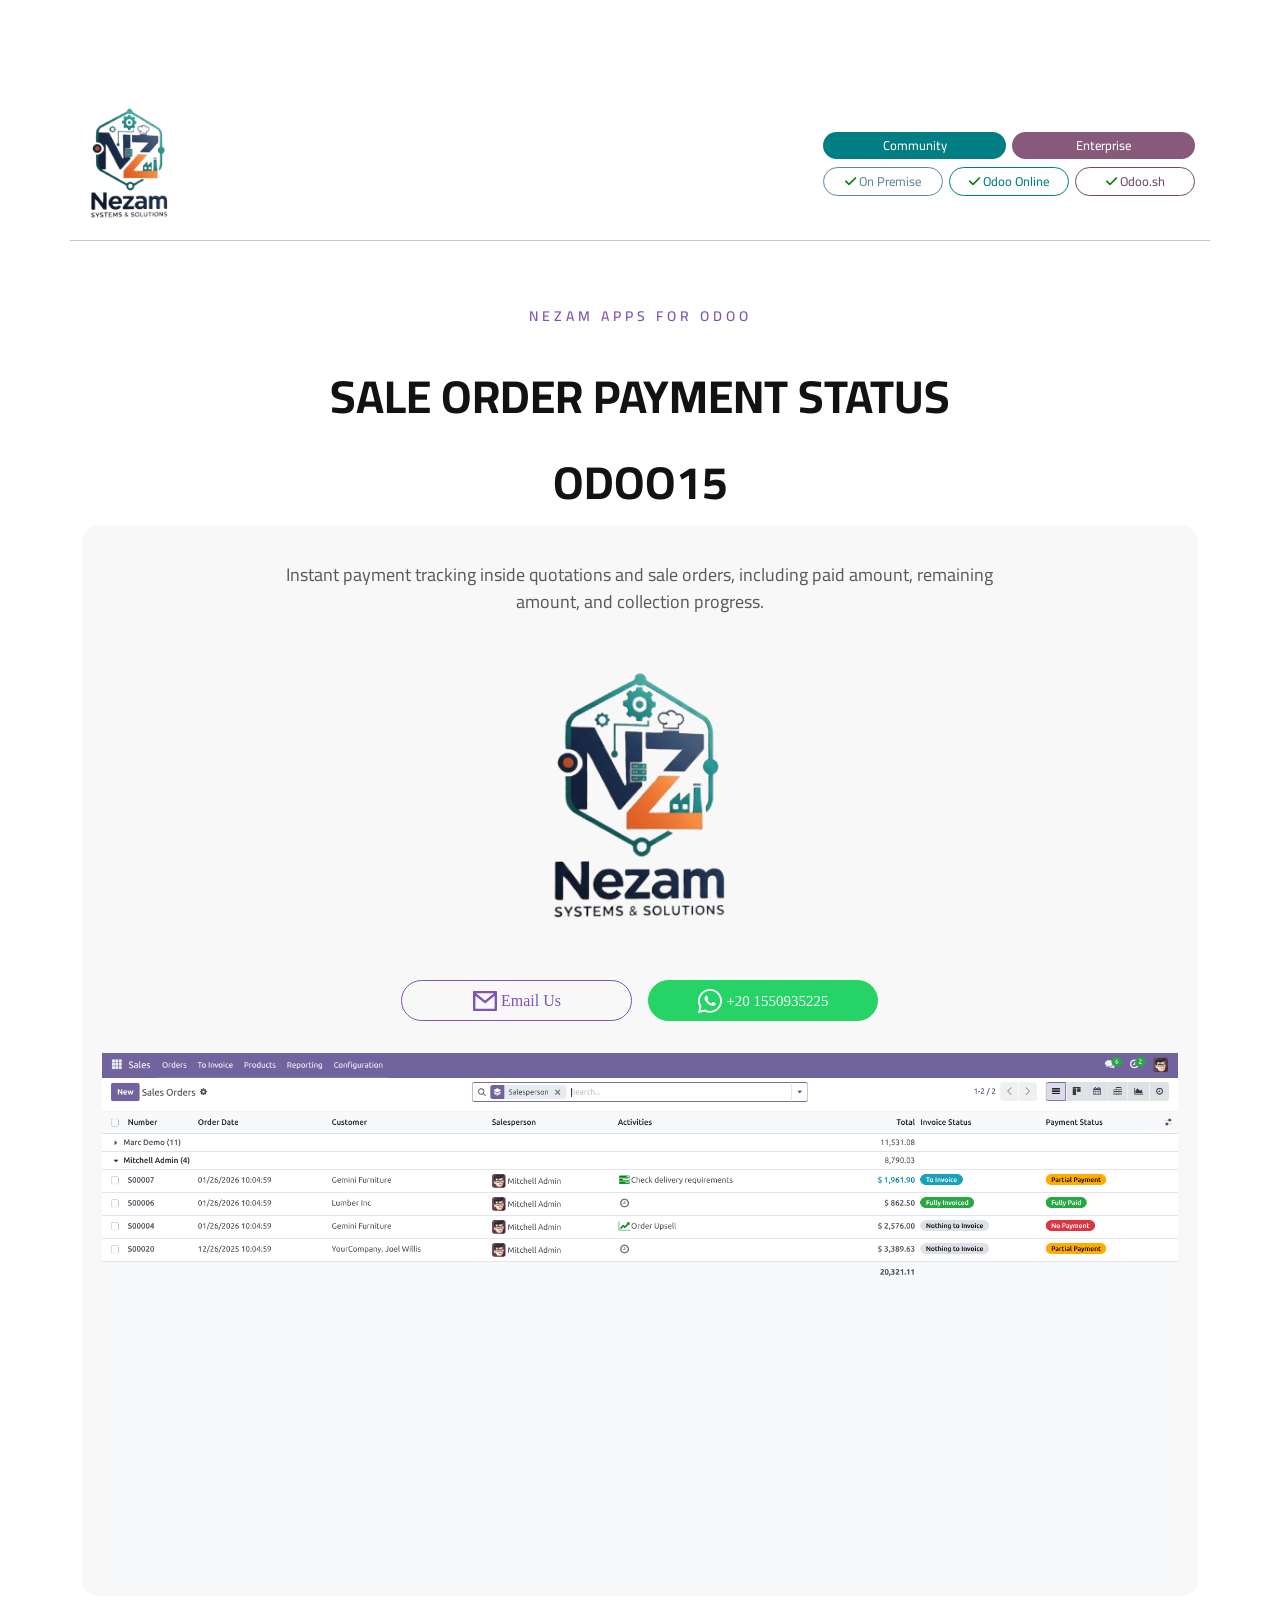
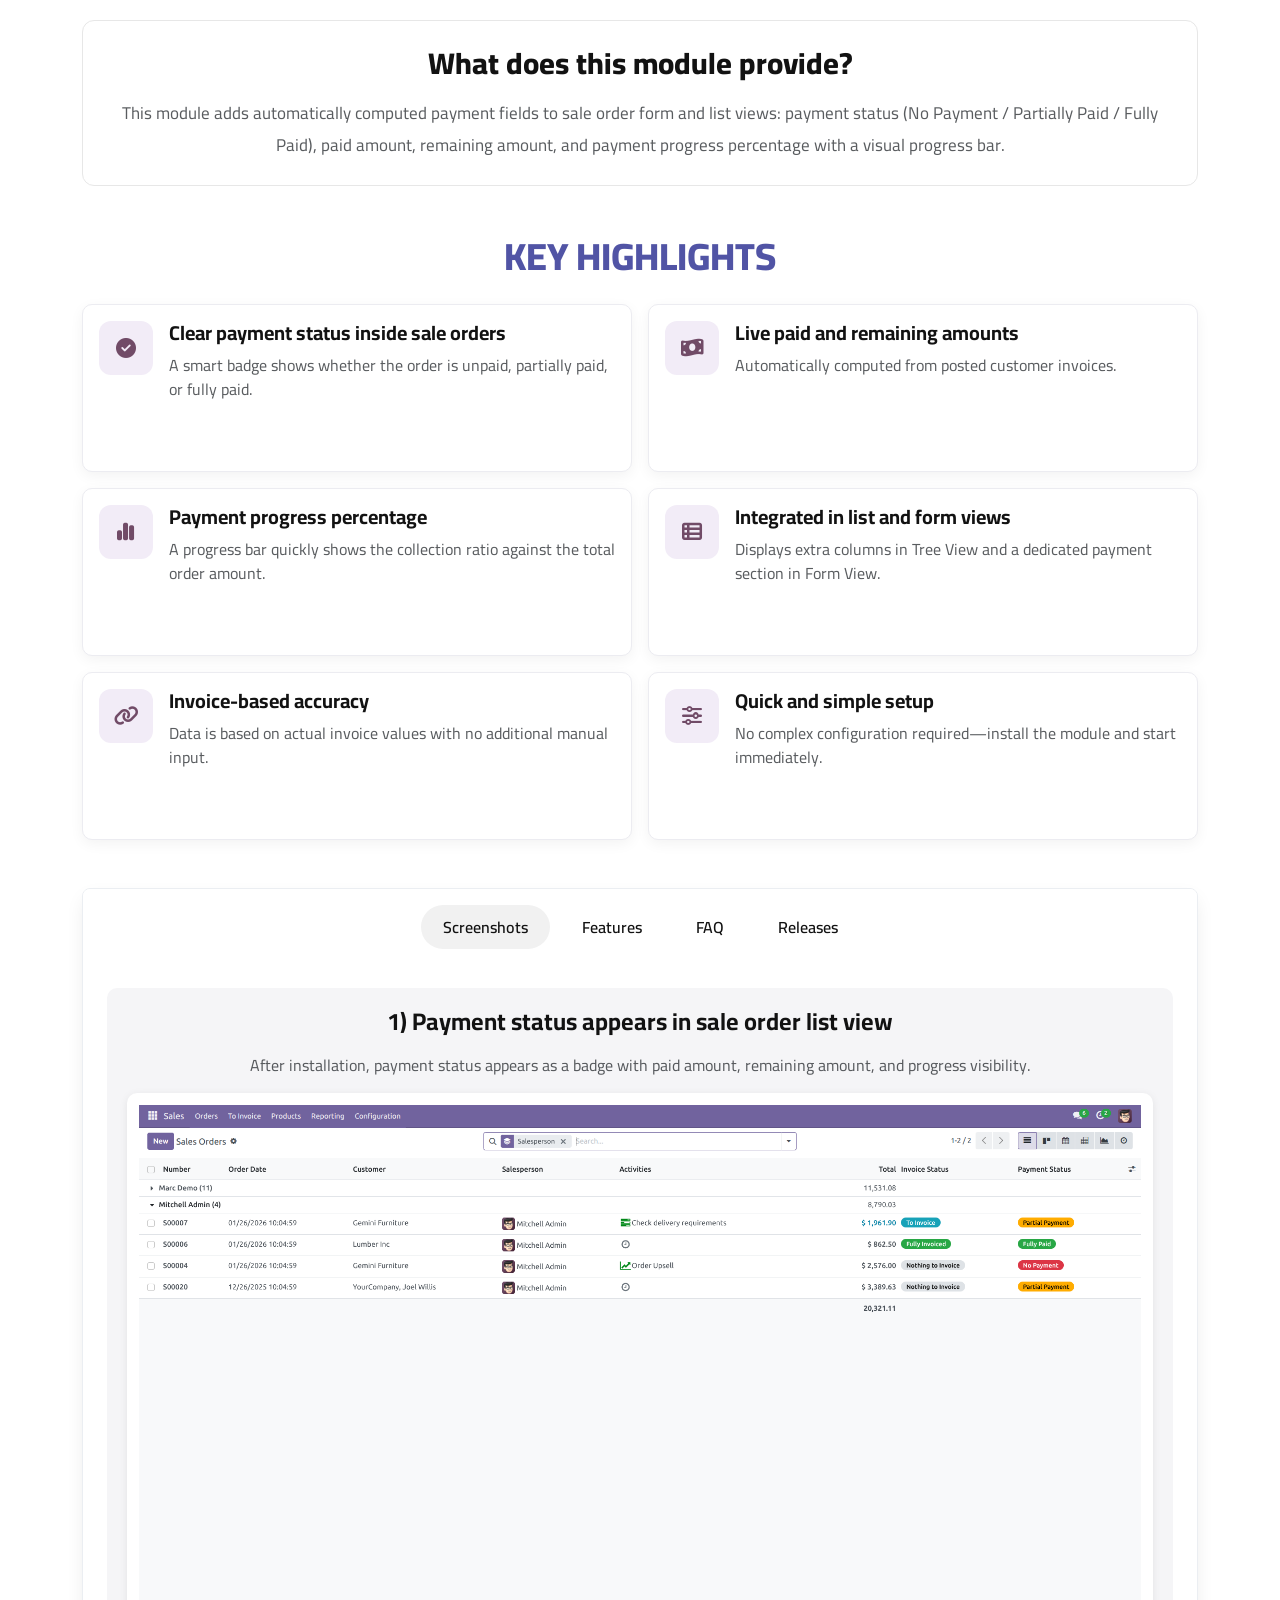
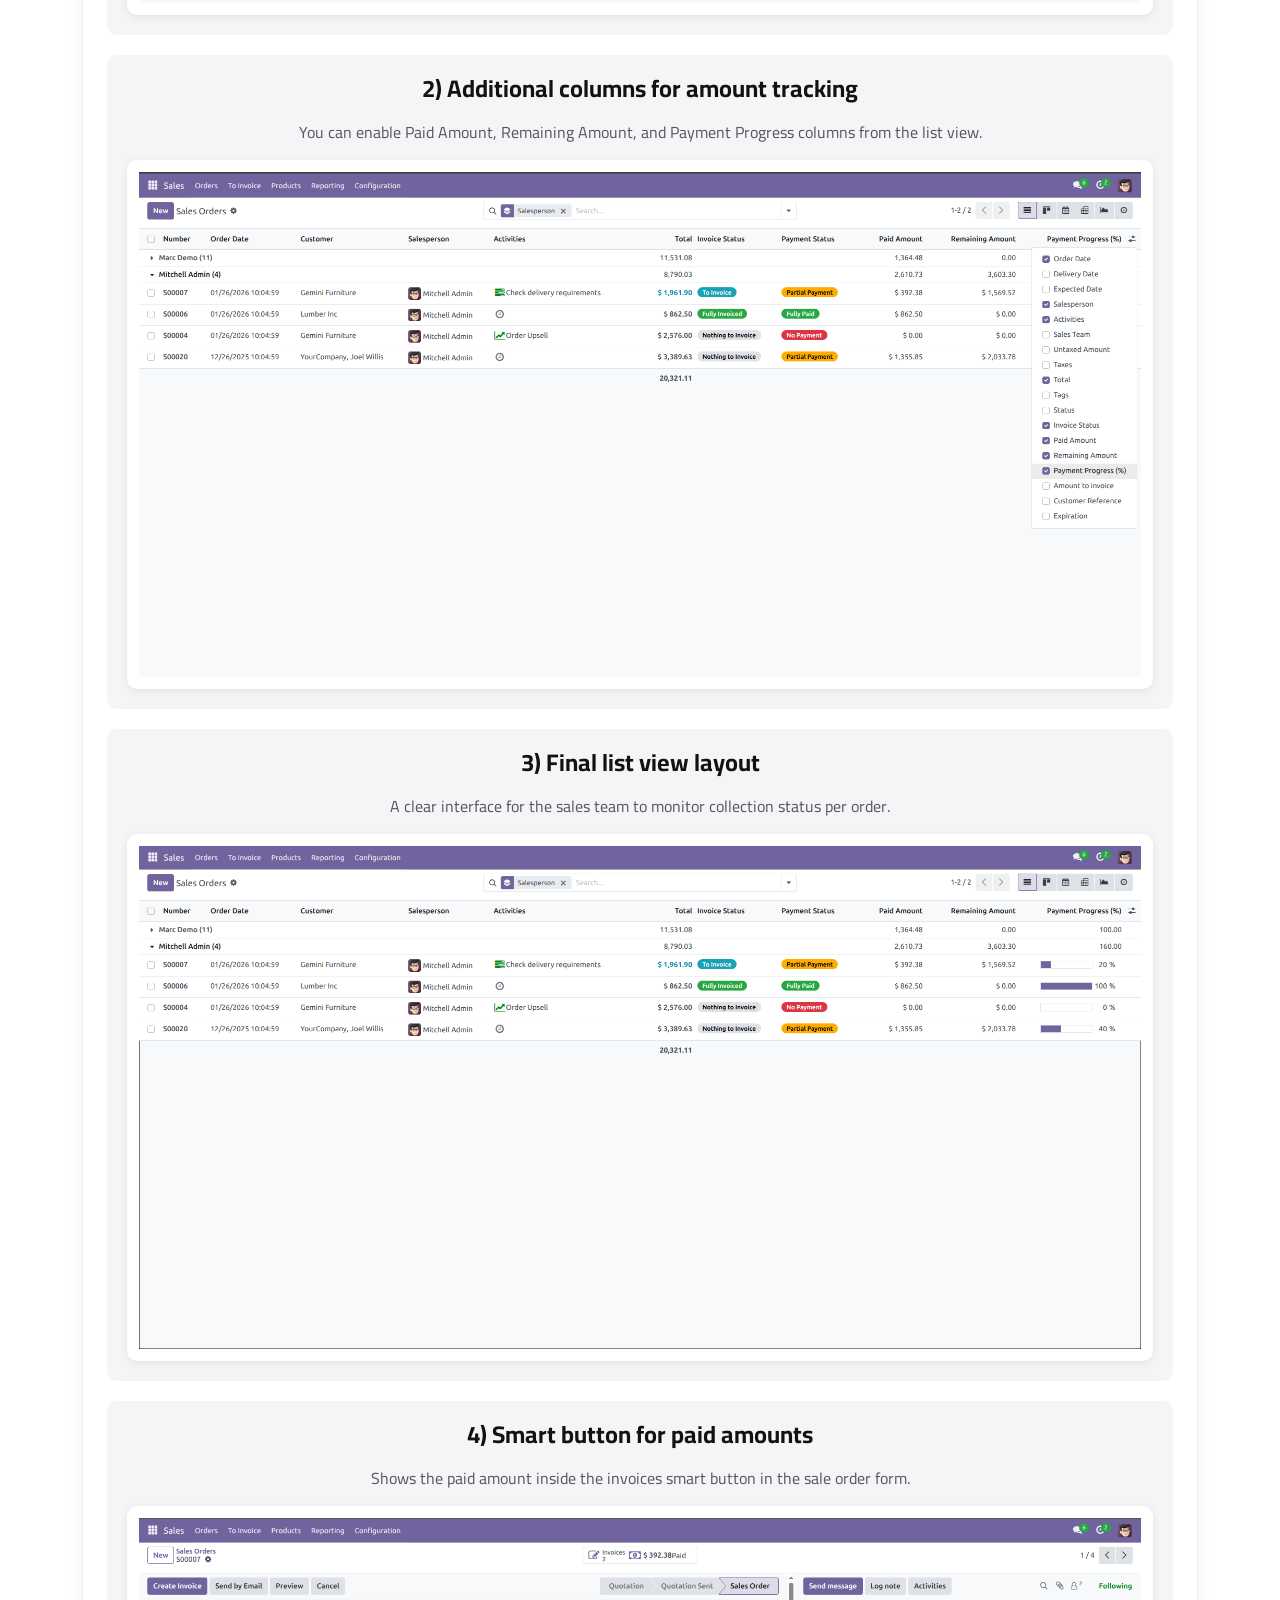
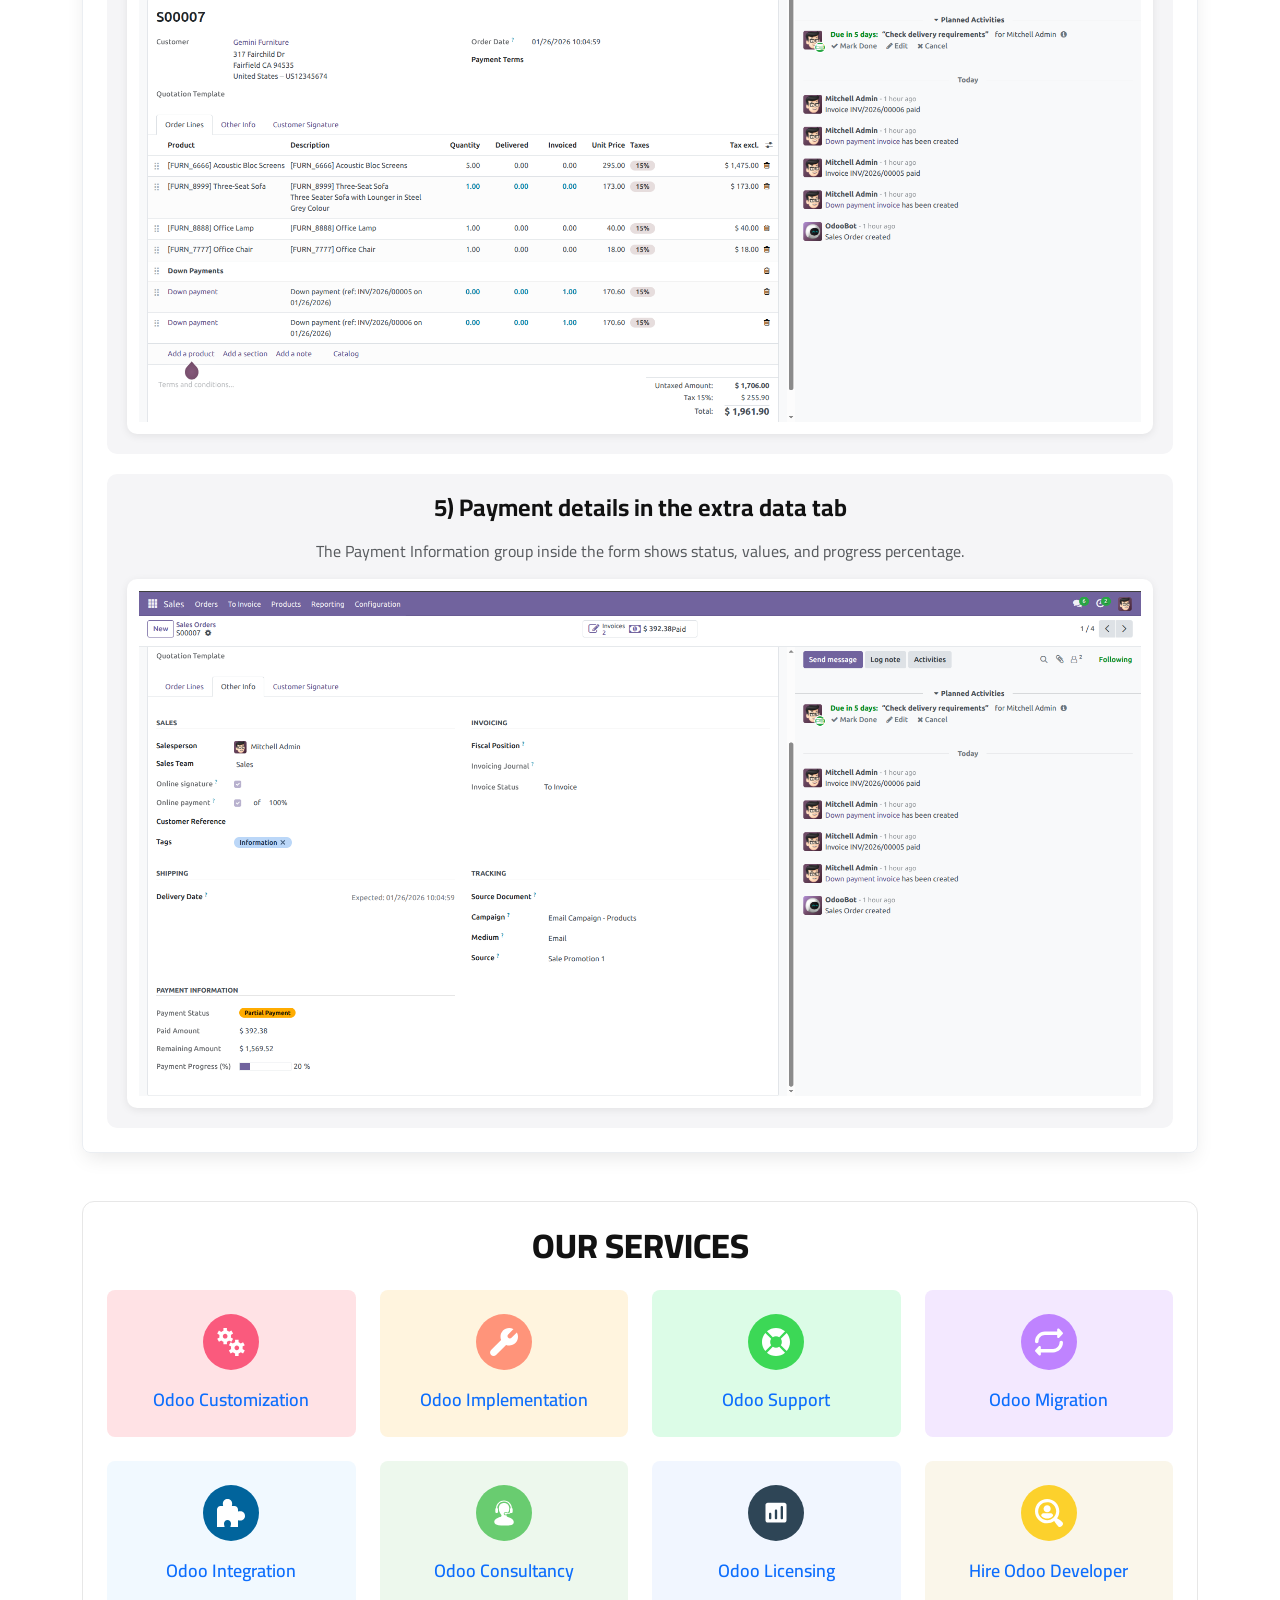
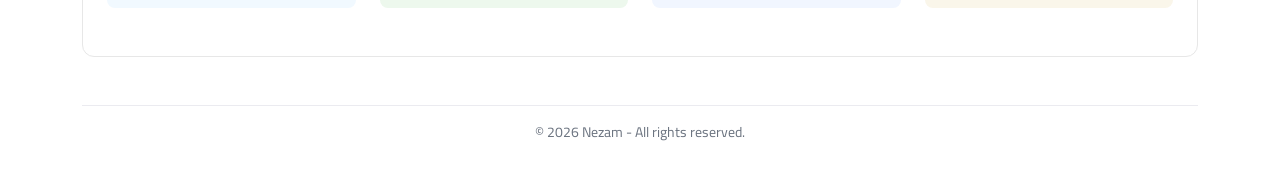
==== commit 7804e84d: "Merge remote-tracking branch 'origin/15.0' into 15.0" ====
--- a/nz_sale_order_payment_status/static/description/index.html
+++ b/nz_sale_order_payment_status/static/description/index.html
@@ -249,7 +249,7 @@
               font-size: 46px;
               font-weight: 700;
               line-height: normal;
-            ">Sale Order Payment Status Odoo16</span>
+            ">Sale Order Payment Status Odoo15</span>
                             </h1>
                         </div>
 
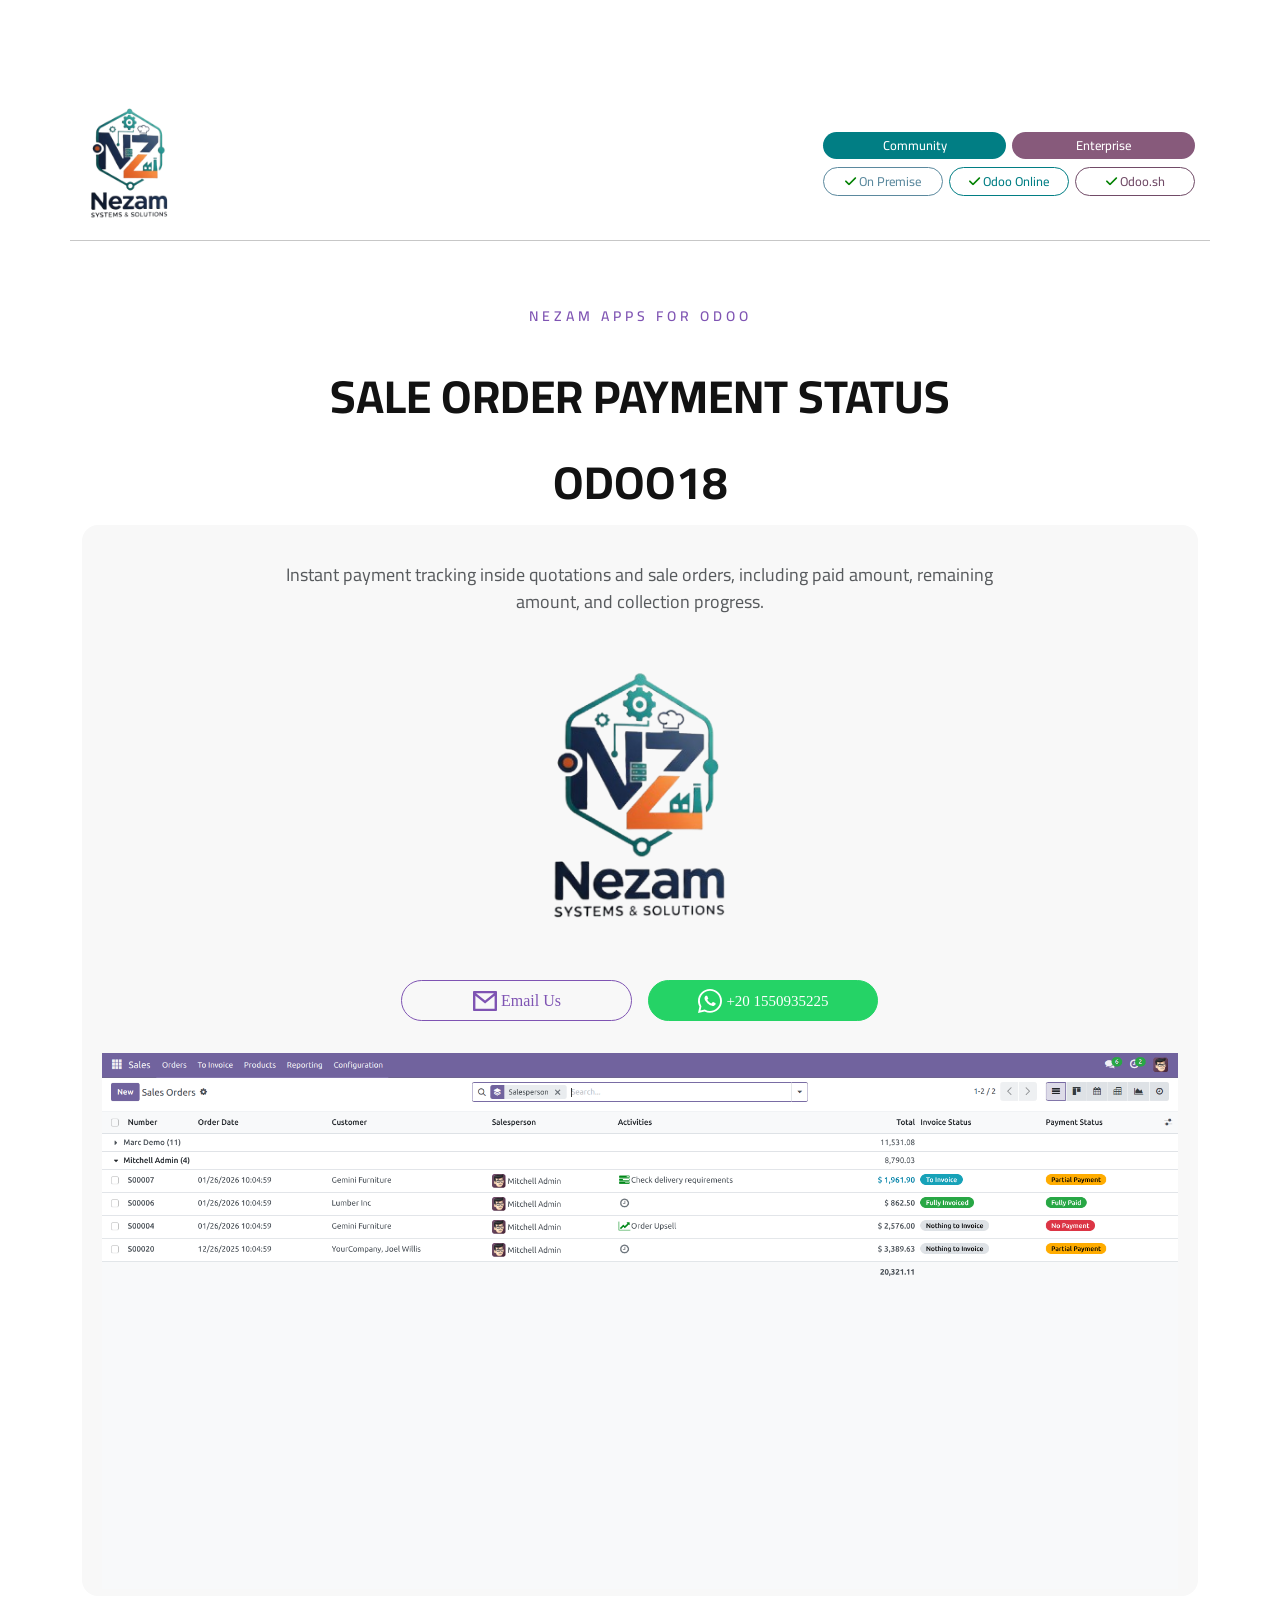
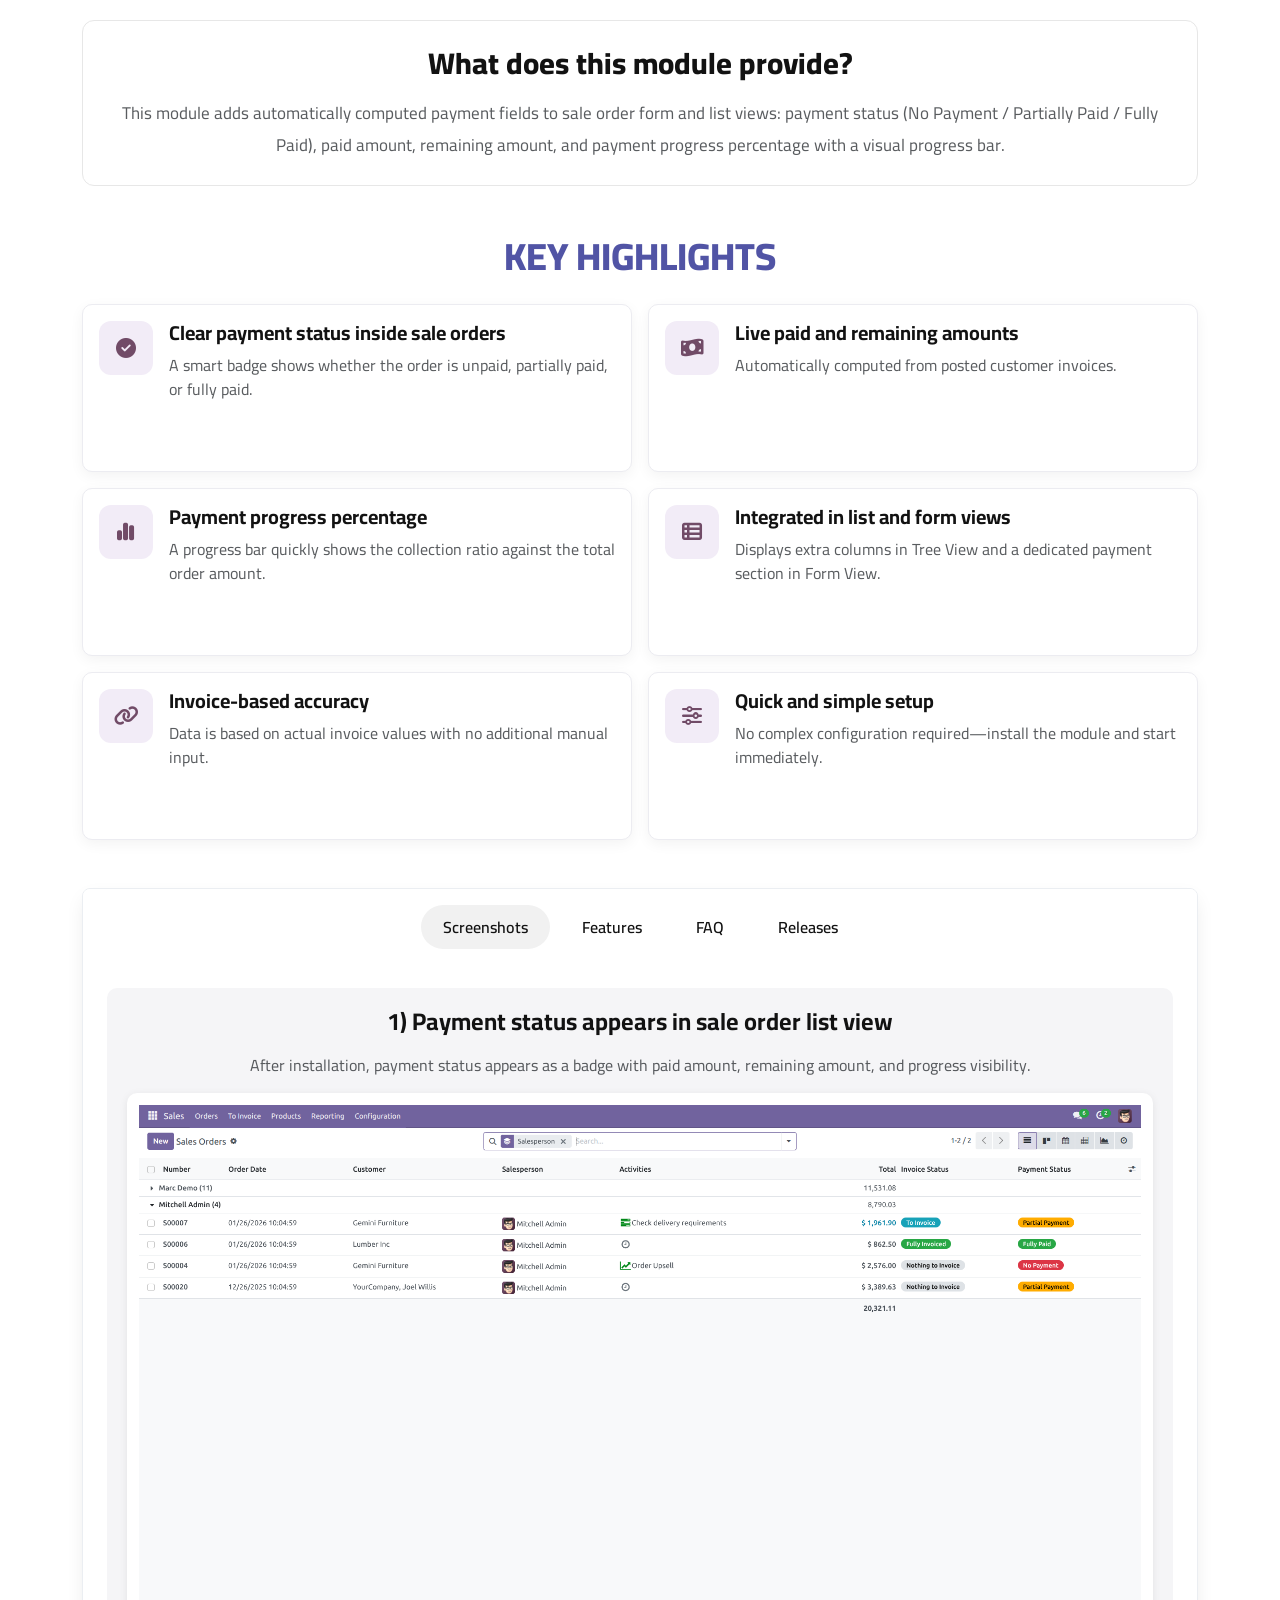
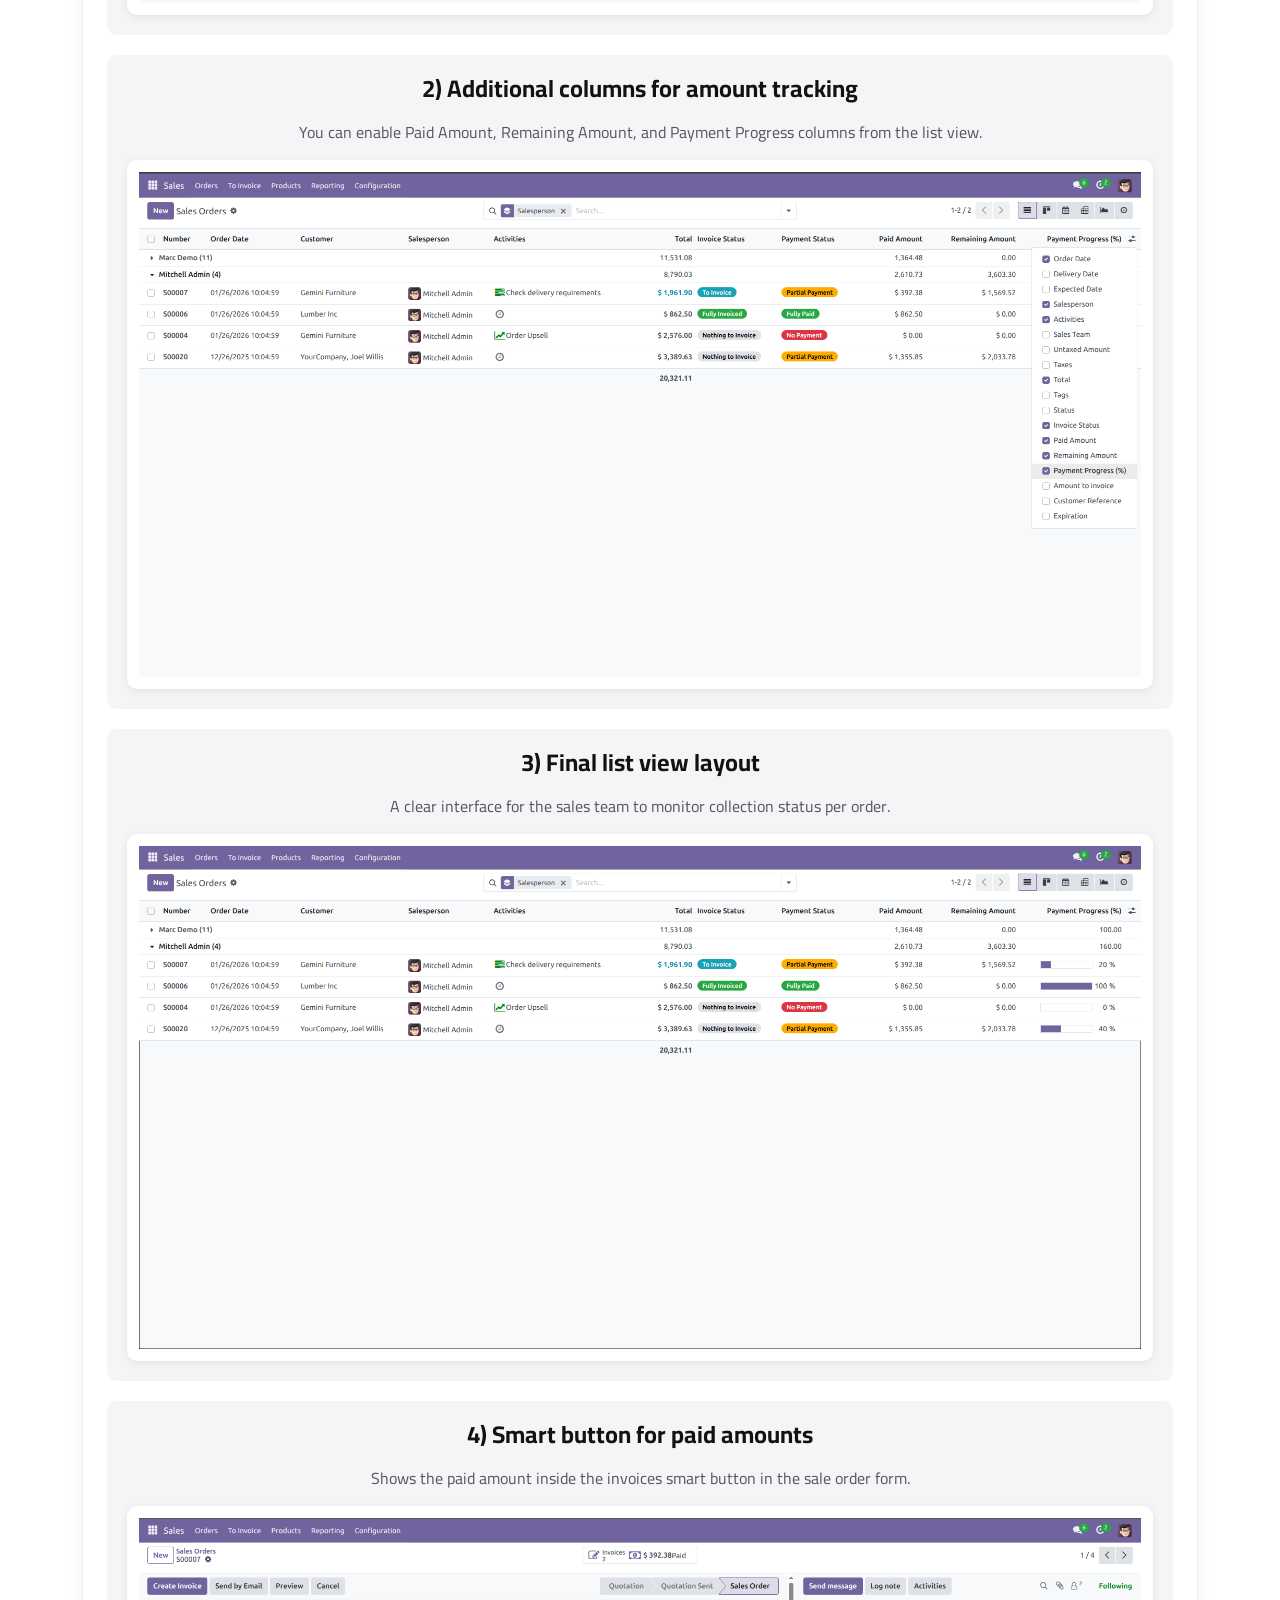
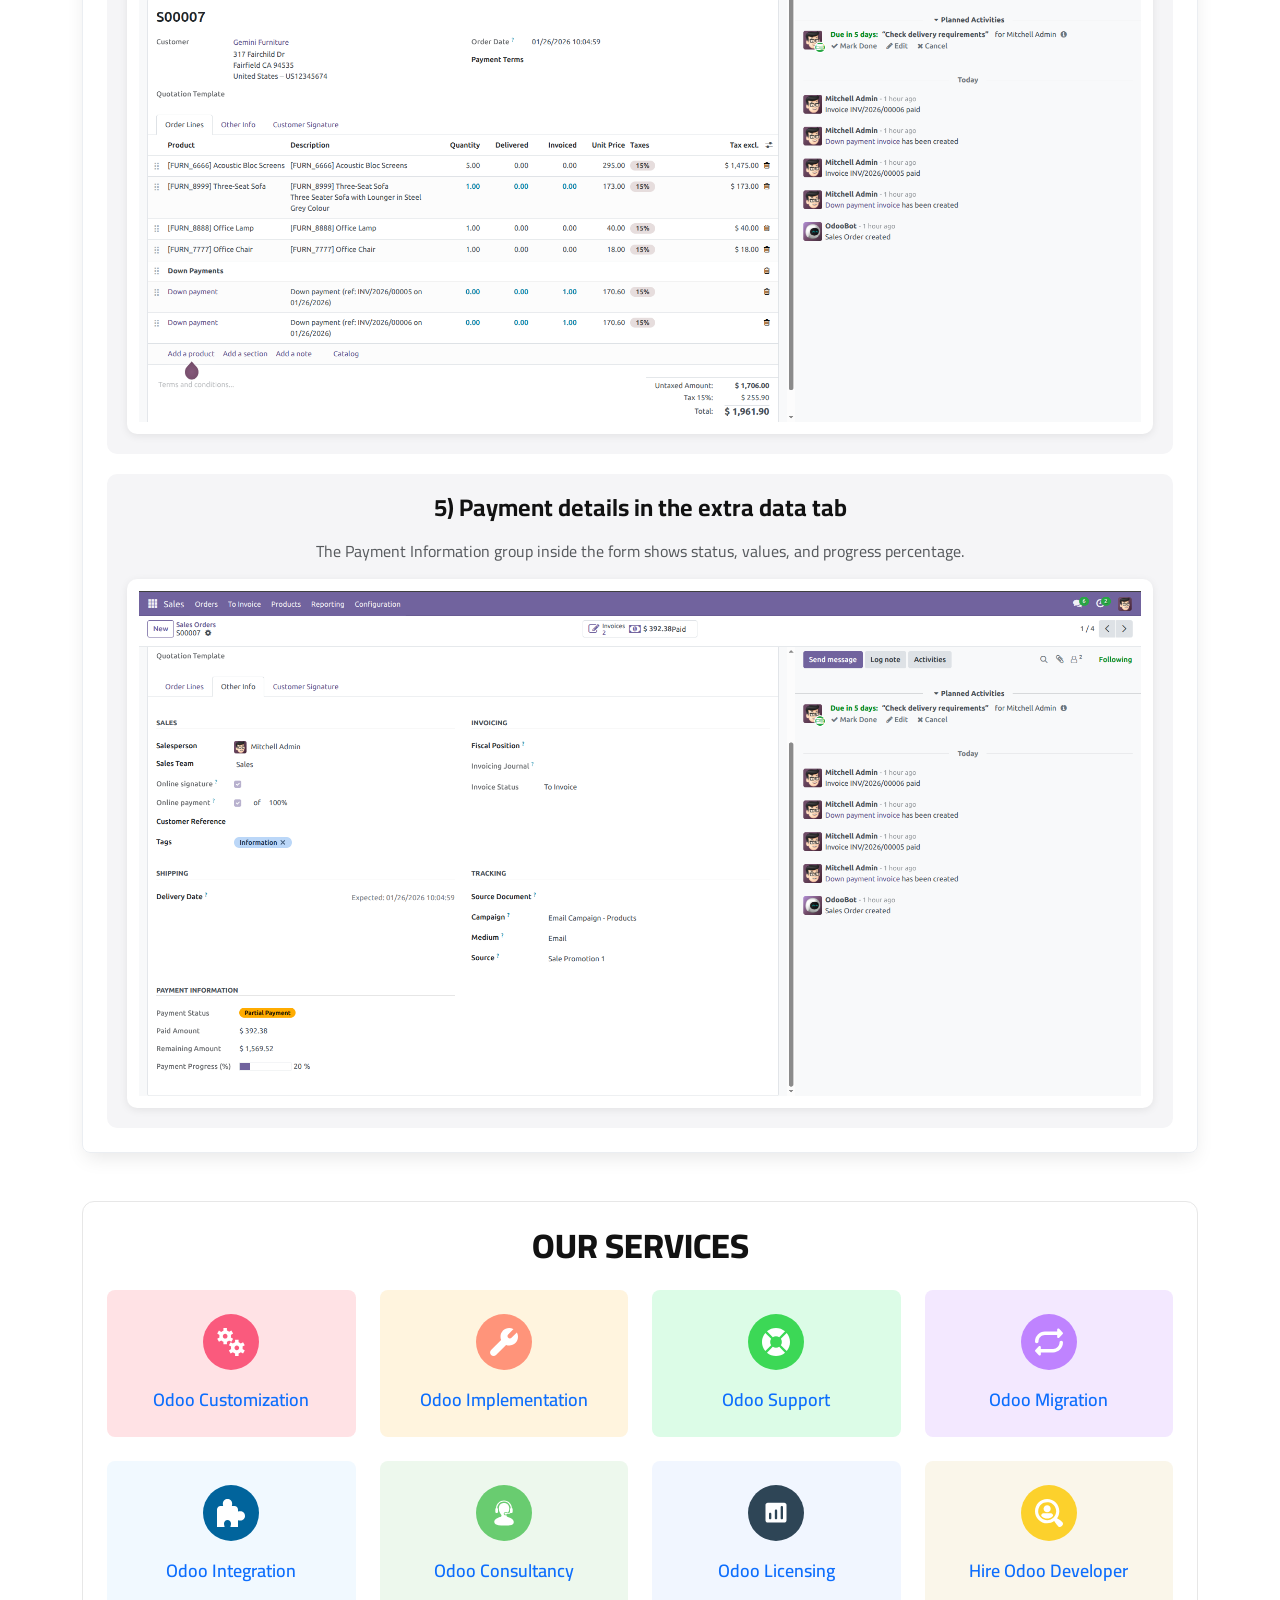
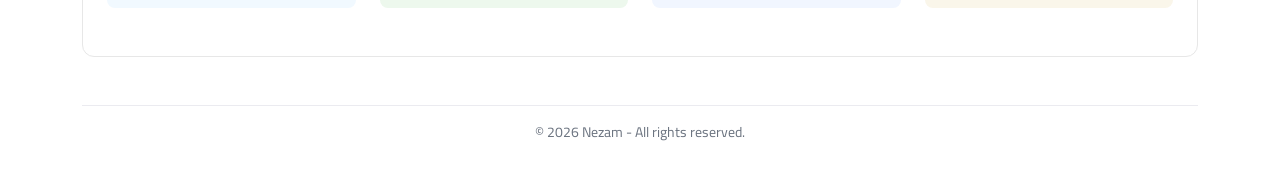
==== commit d8cddc26: "Update Mail" ====
--- a/nz_sale_order_payment_status/static/description/index.html
+++ b/nz_sale_order_payment_status/static/description/index.html
@@ -249,7 +249,7 @@
               font-size: 46px;
               font-weight: 700;
               line-height: normal;
-            ">Sale Order Payment Status Odoo15</span>
+            ">Sale Order Payment Status Odoo18</span>
                             </h1>
                         </div>
 
@@ -272,7 +272,7 @@
 
 
                 <div class="d-flex justify-content-center flex-wrap gap-2 mb-4">
-                    <a href="mailto:odoo@cybrosys.com"
+                    <a href="mailto:info@nezam.co"
                                target="_blank"
                                style="background-color: transparent;border-radius: 35px;
                                       font-family: Montserrat;
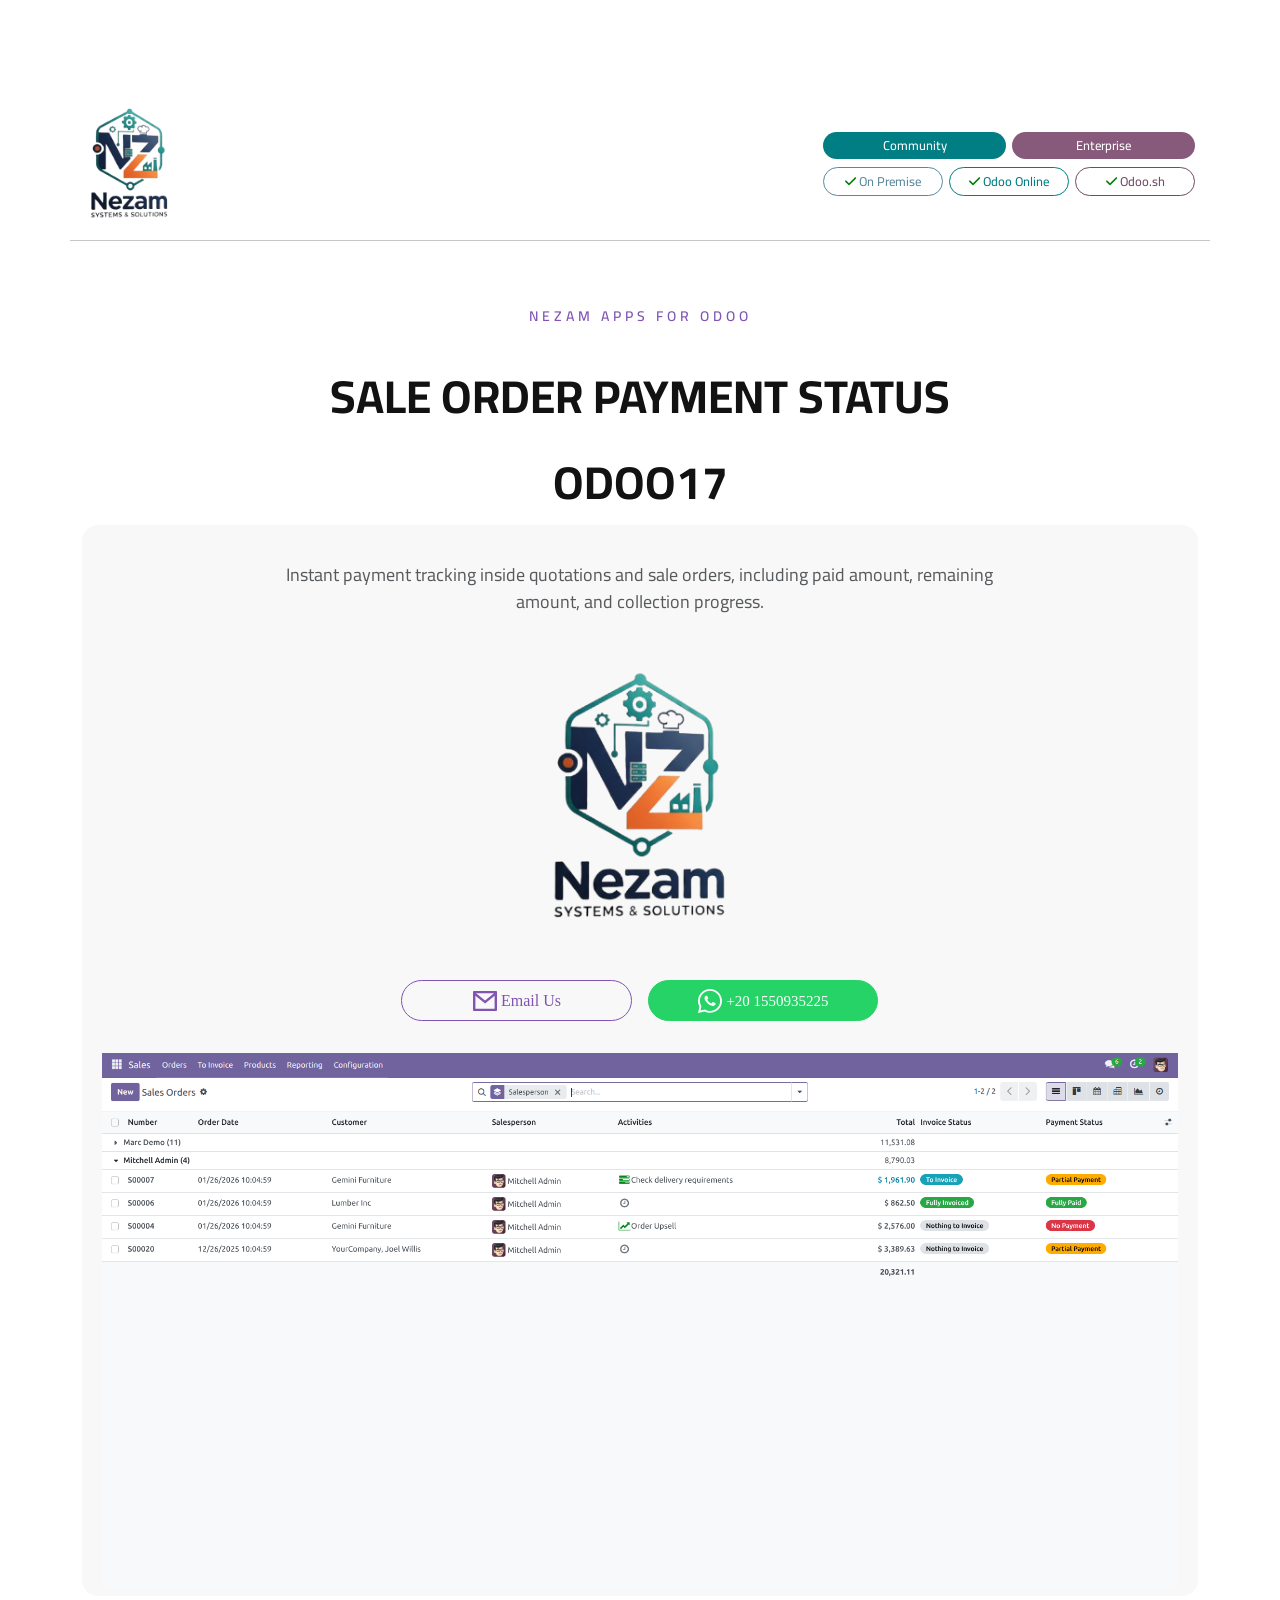
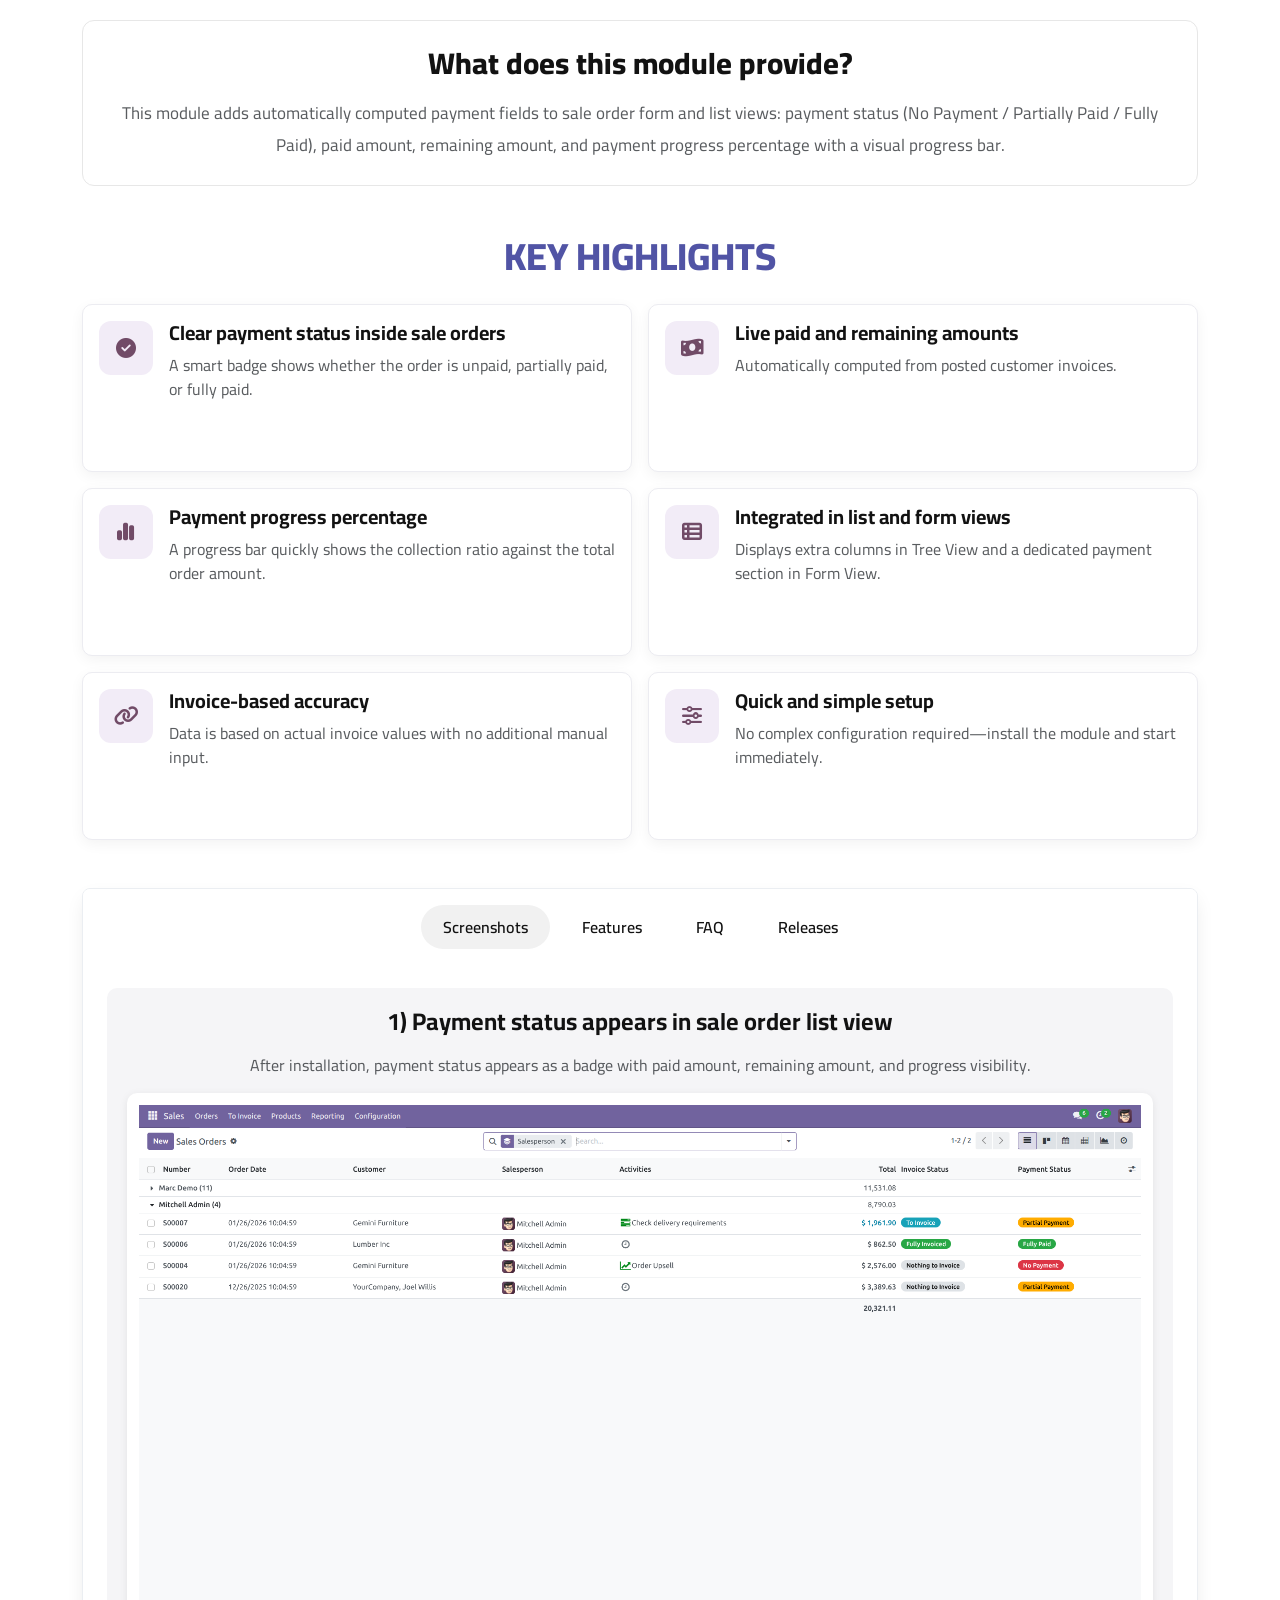
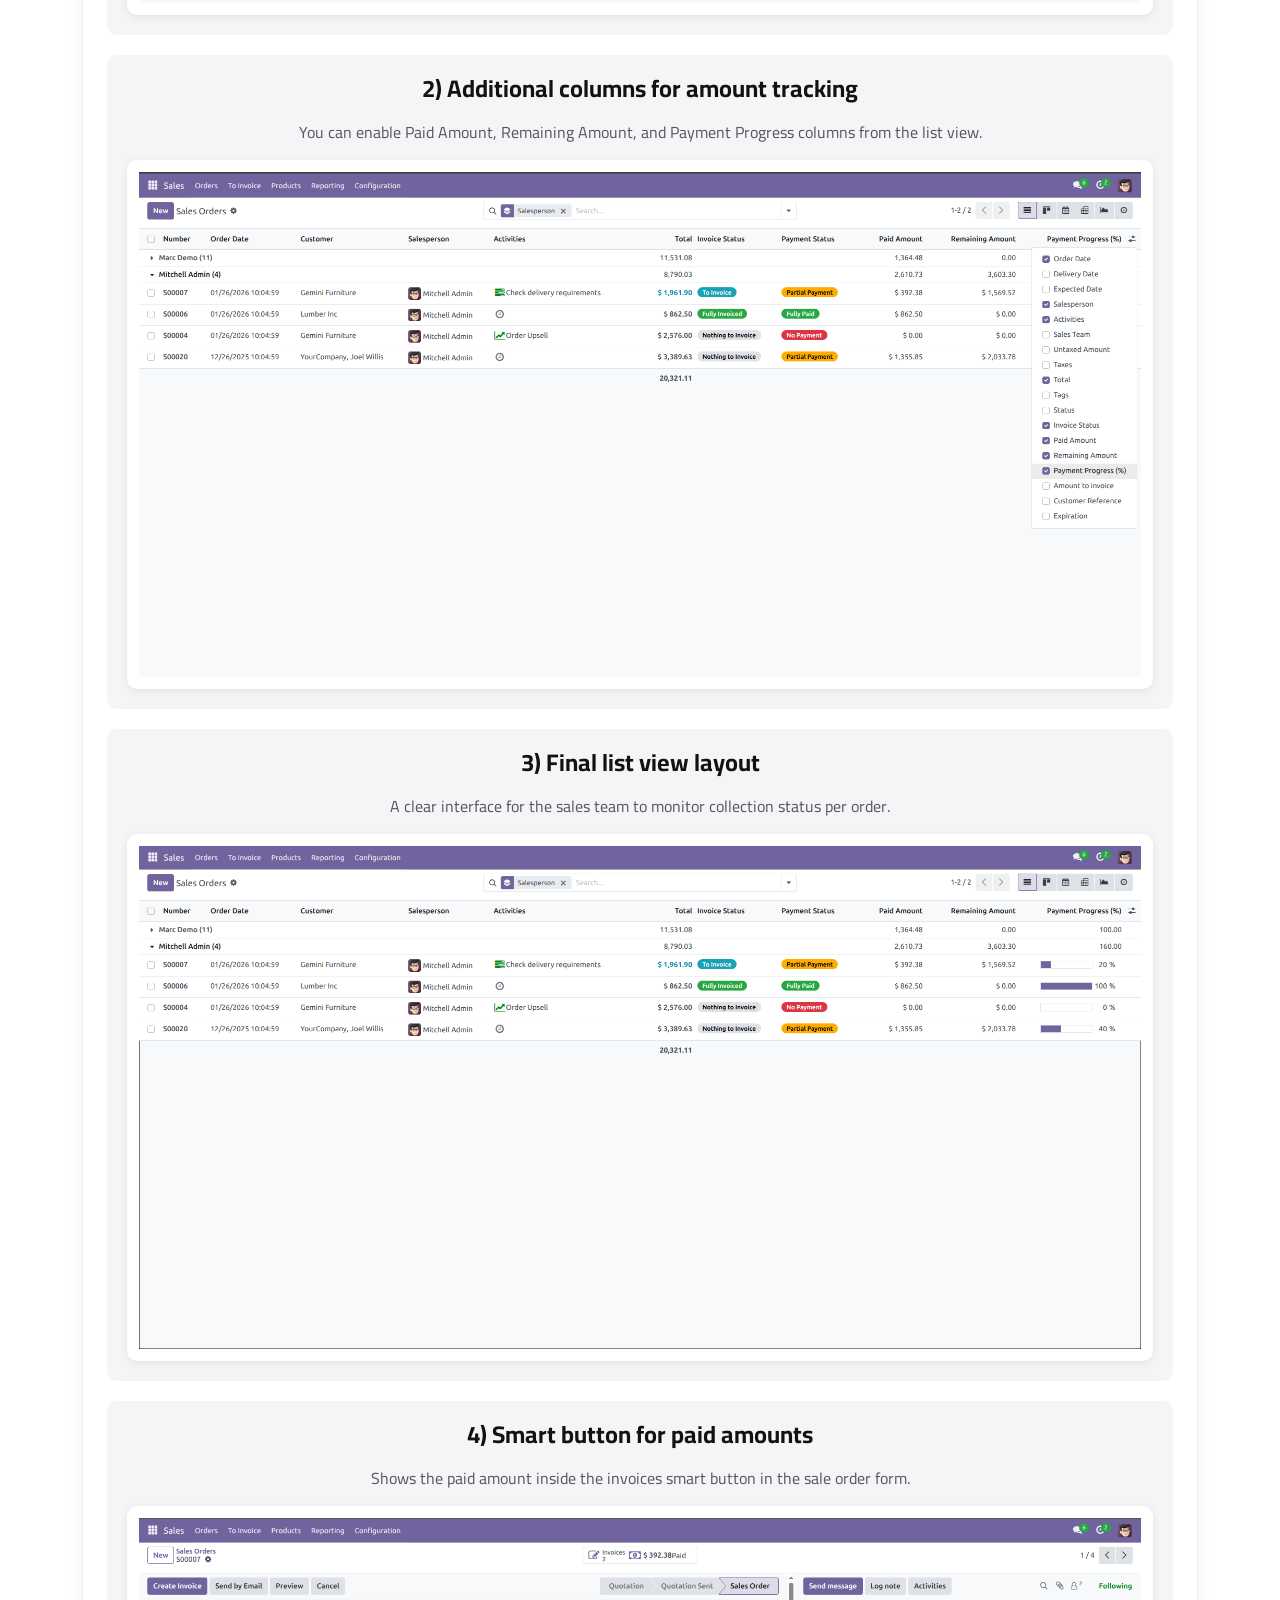
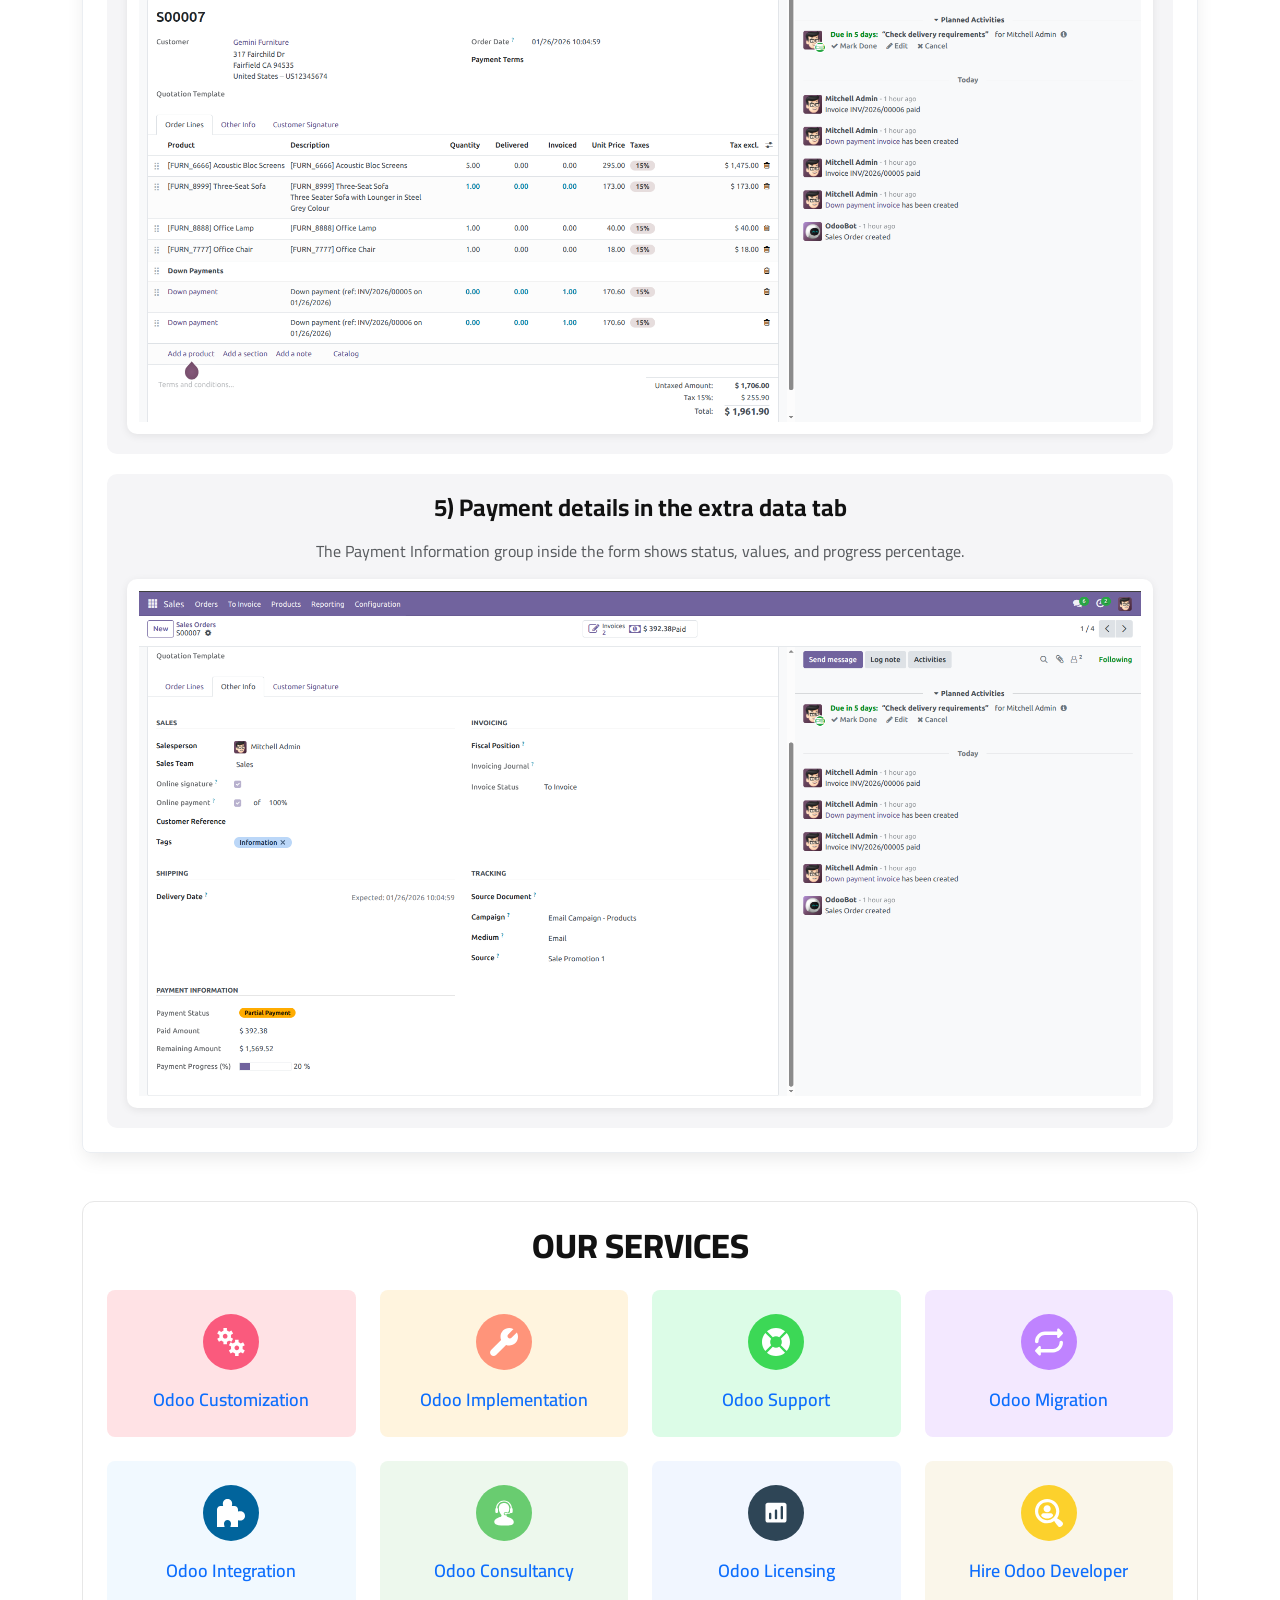
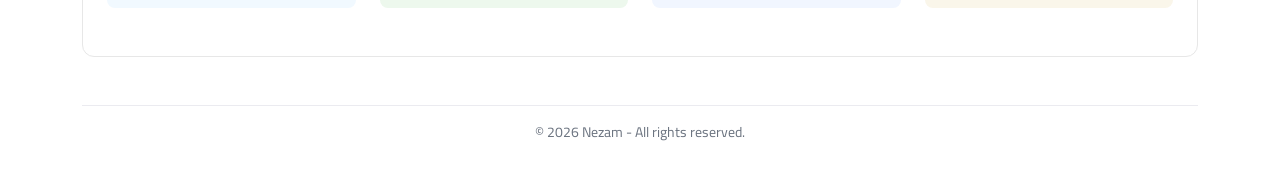
==== commit 04b83624: "Update Mail" ====
--- a/nz_sale_order_payment_status/static/description/index.html
+++ b/nz_sale_order_payment_status/static/description/index.html
@@ -249,7 +249,7 @@
               font-size: 46px;
               font-weight: 700;
               line-height: normal;
-            ">Sale Order Payment Status Odoo18</span>
+            ">Sale Order Payment Status Odoo17</span>
                             </h1>
                         </div>
 
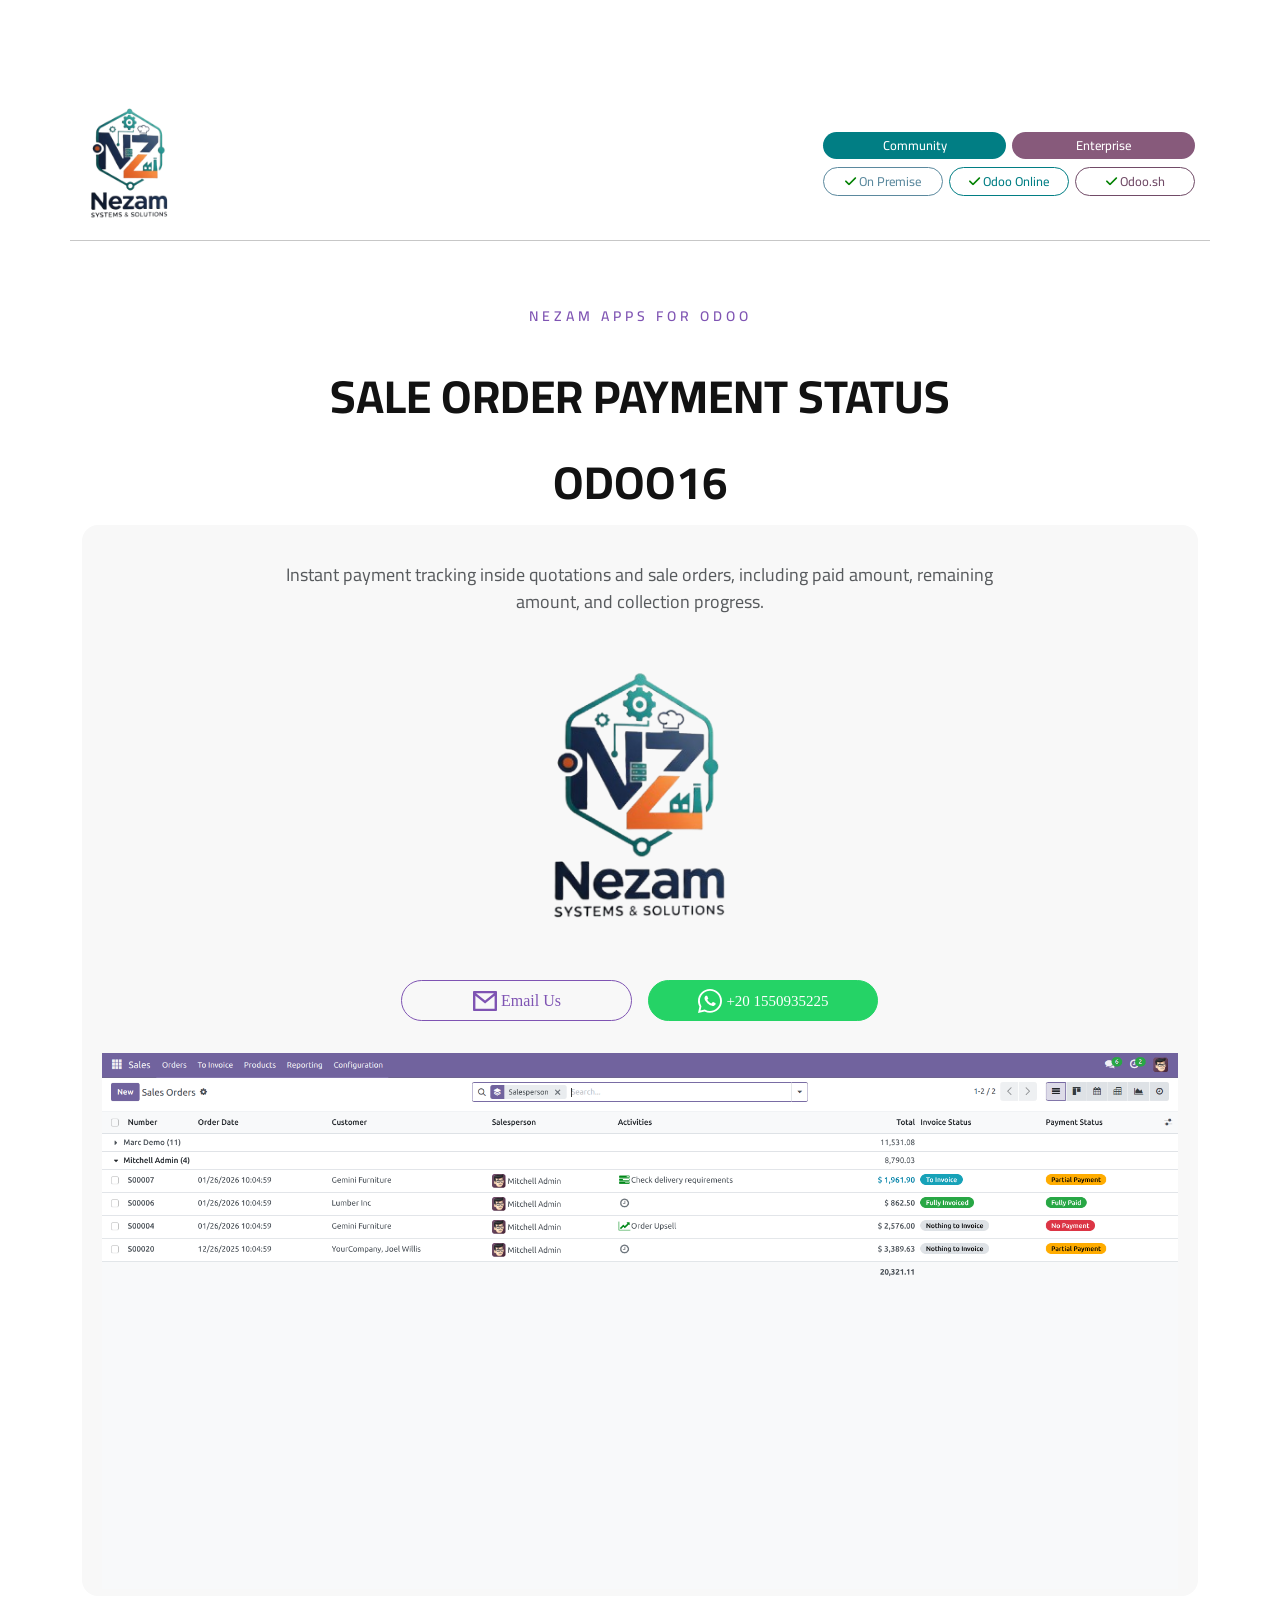
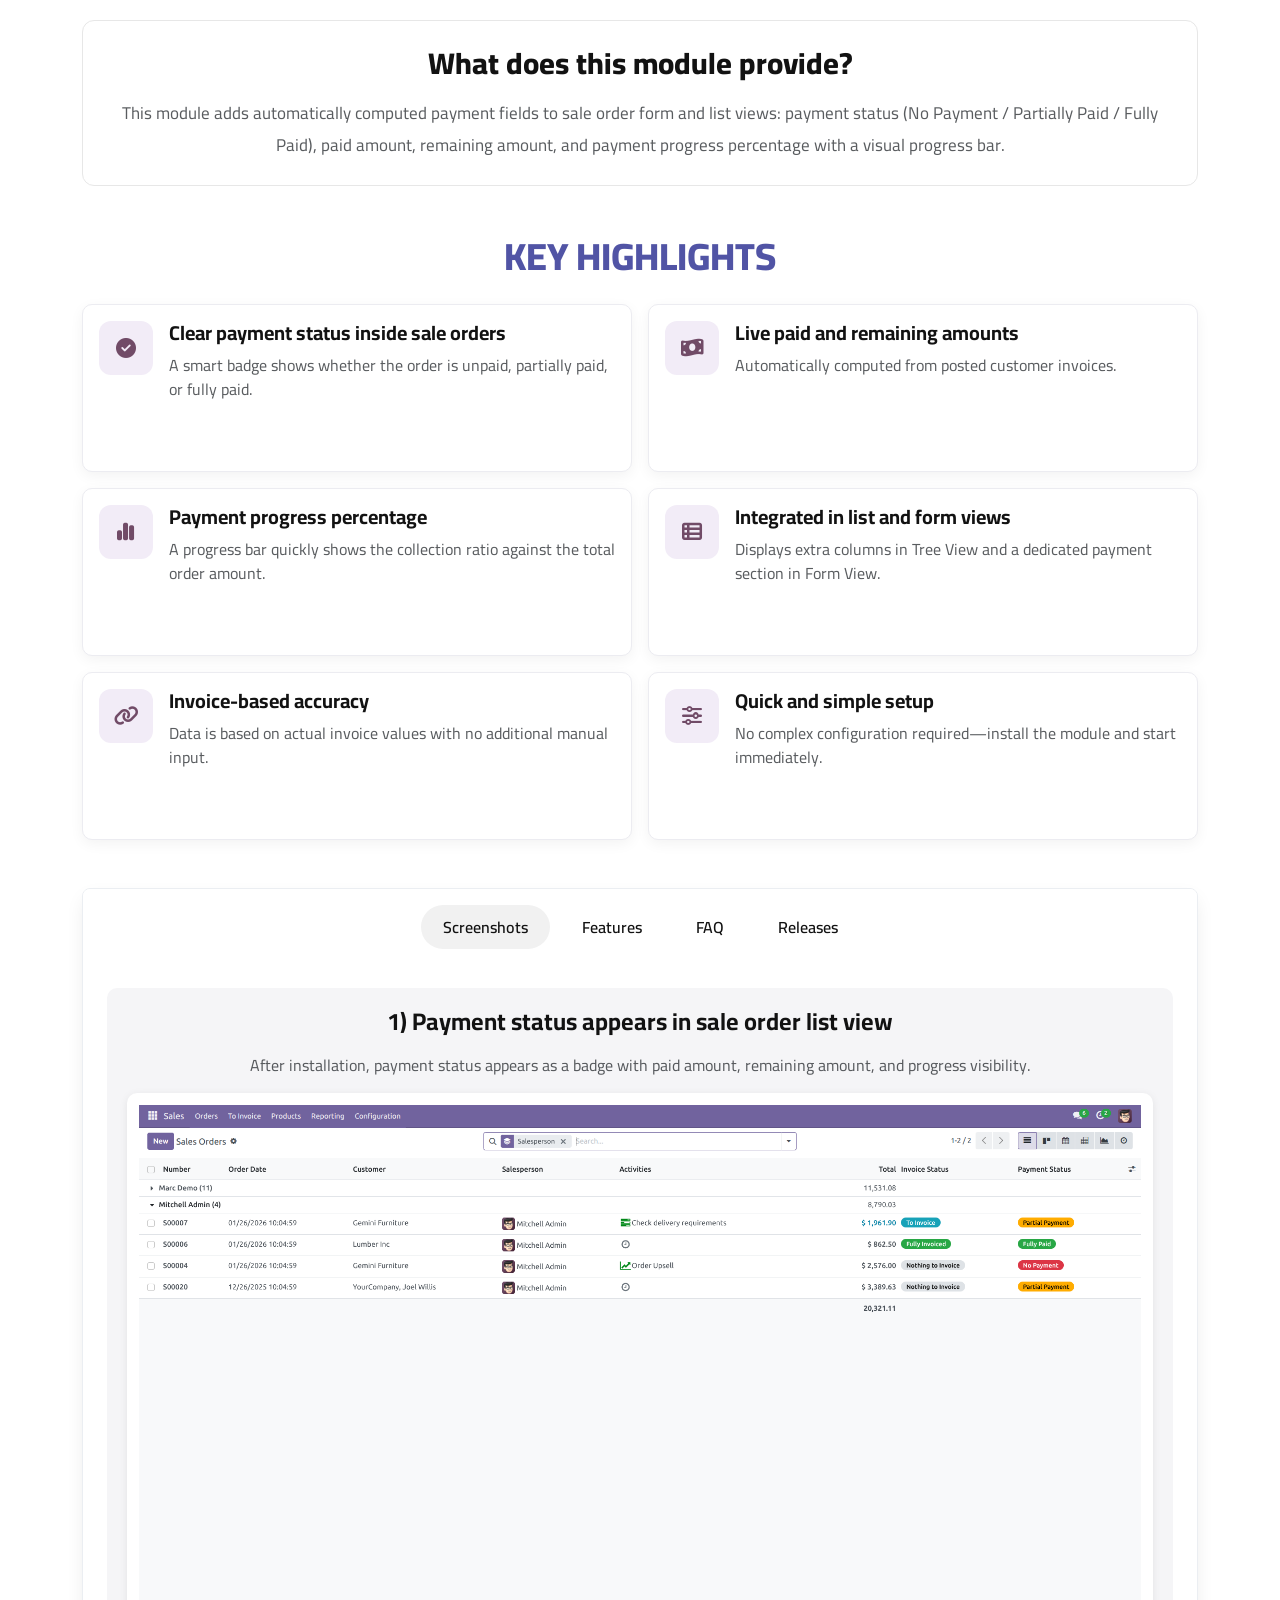
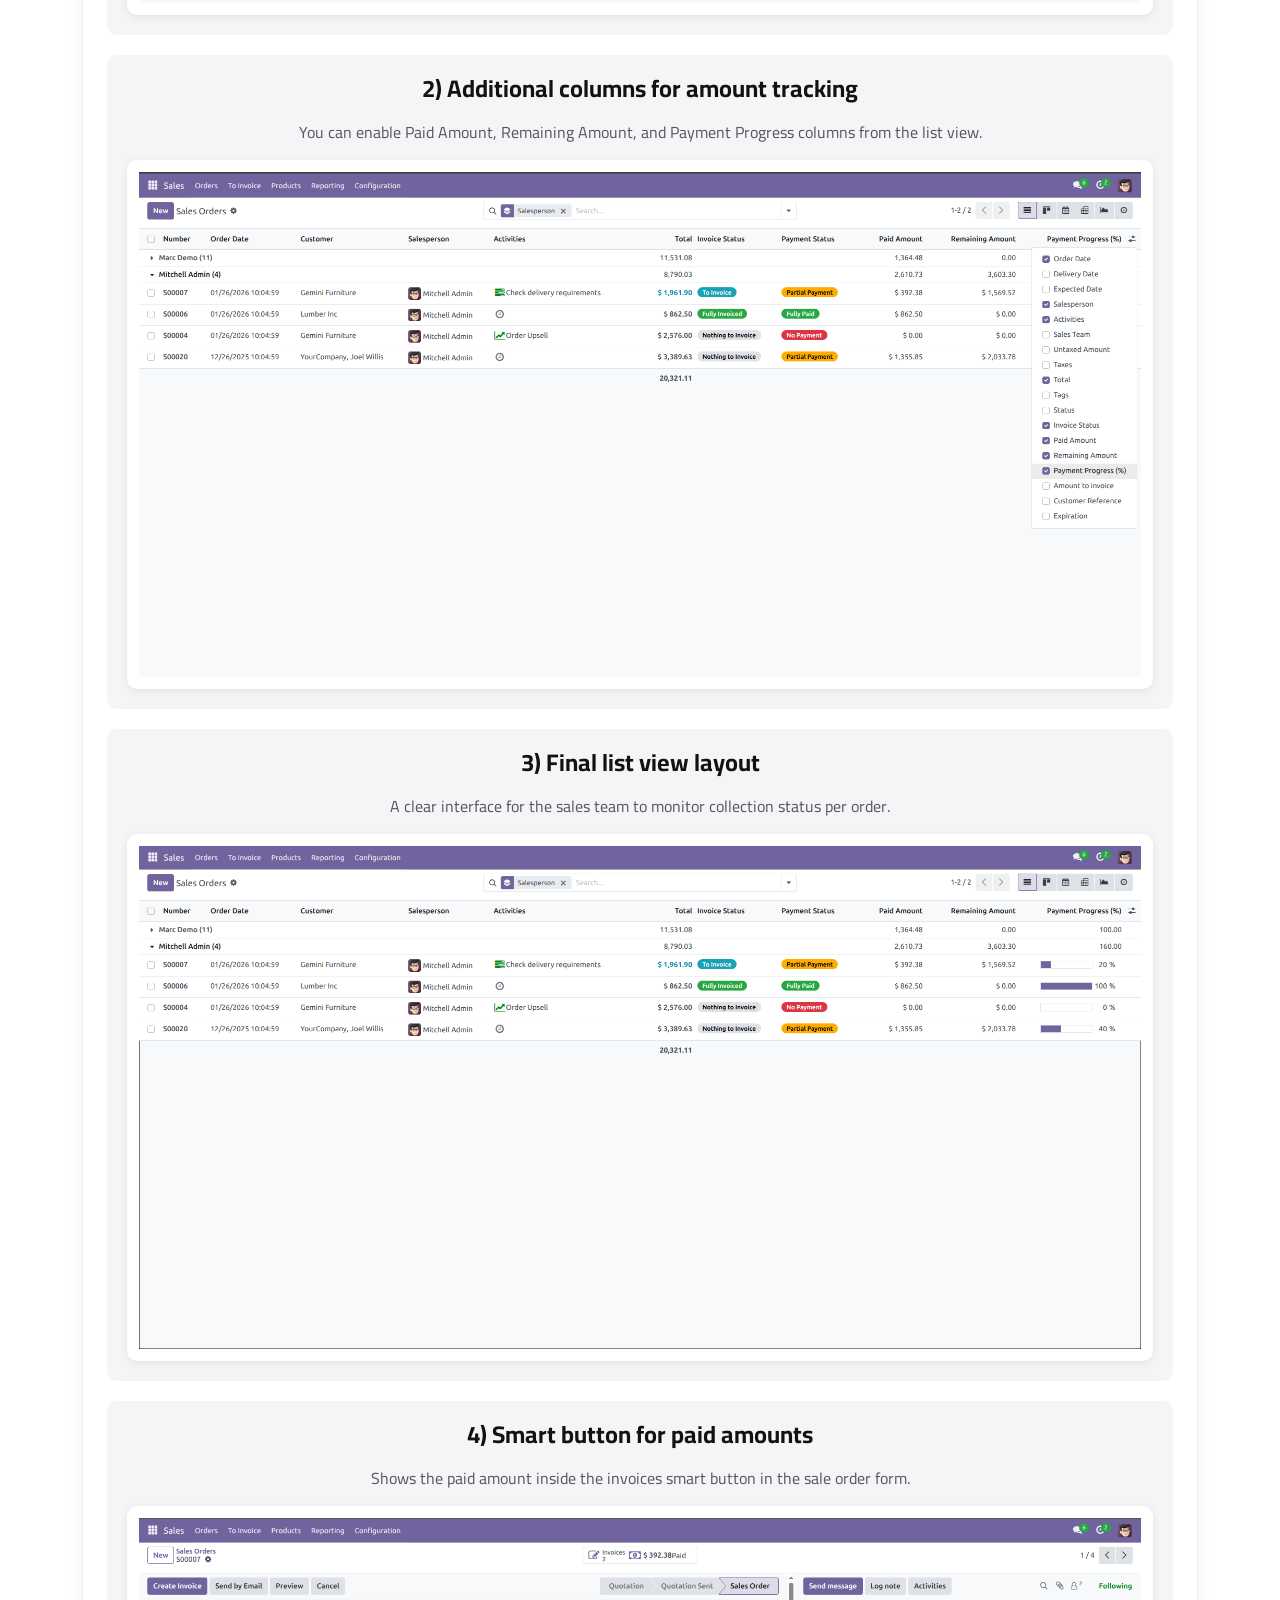
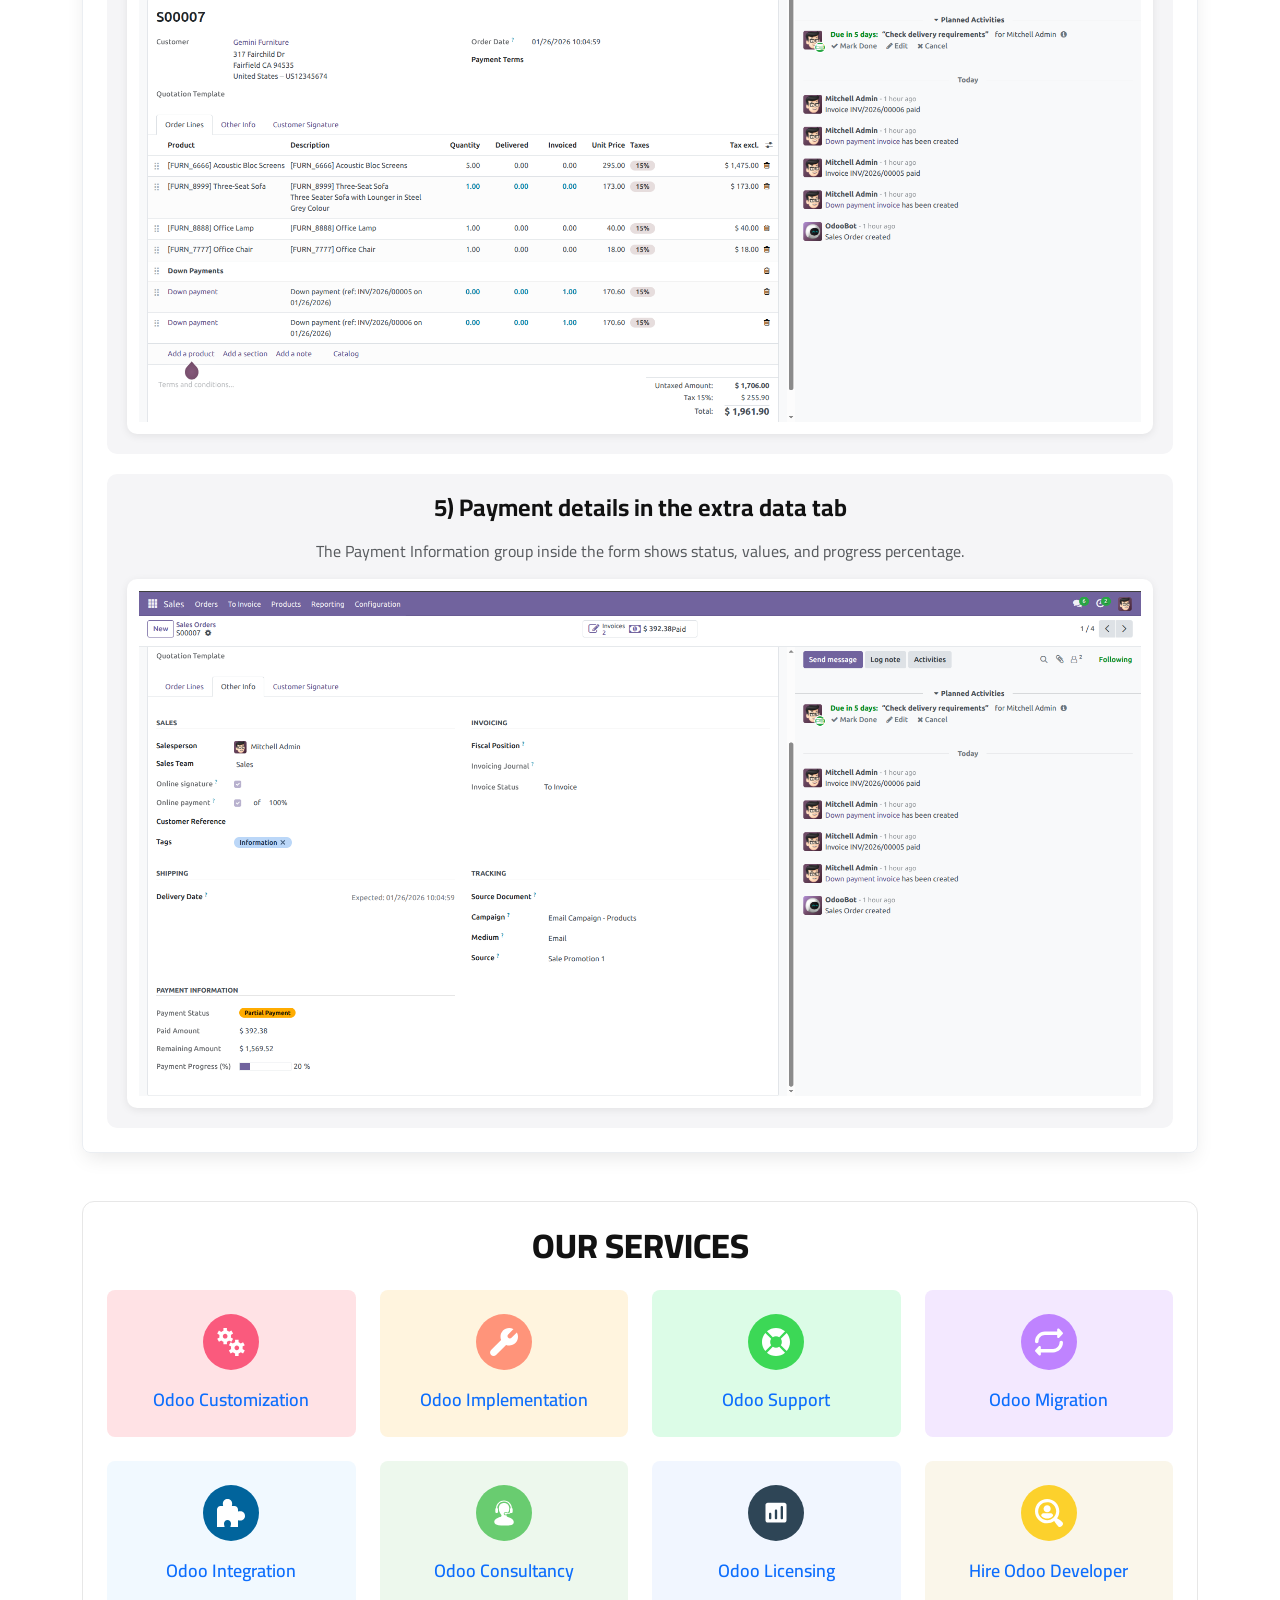
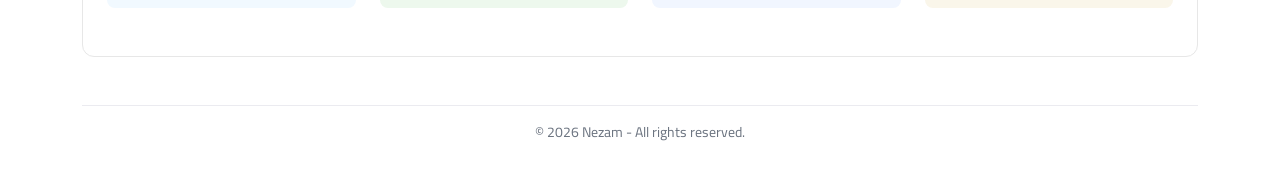
==== commit b9add08f: "Update Mail" ====
--- a/nz_sale_order_payment_status/static/description/index.html
+++ b/nz_sale_order_payment_status/static/description/index.html
@@ -249,7 +249,7 @@
               font-size: 46px;
               font-weight: 700;
               line-height: normal;
-            ">Sale Order Payment Status Odoo17</span>
+            ">Sale Order Payment Status Odoo16</span>
                             </h1>
                         </div>
 
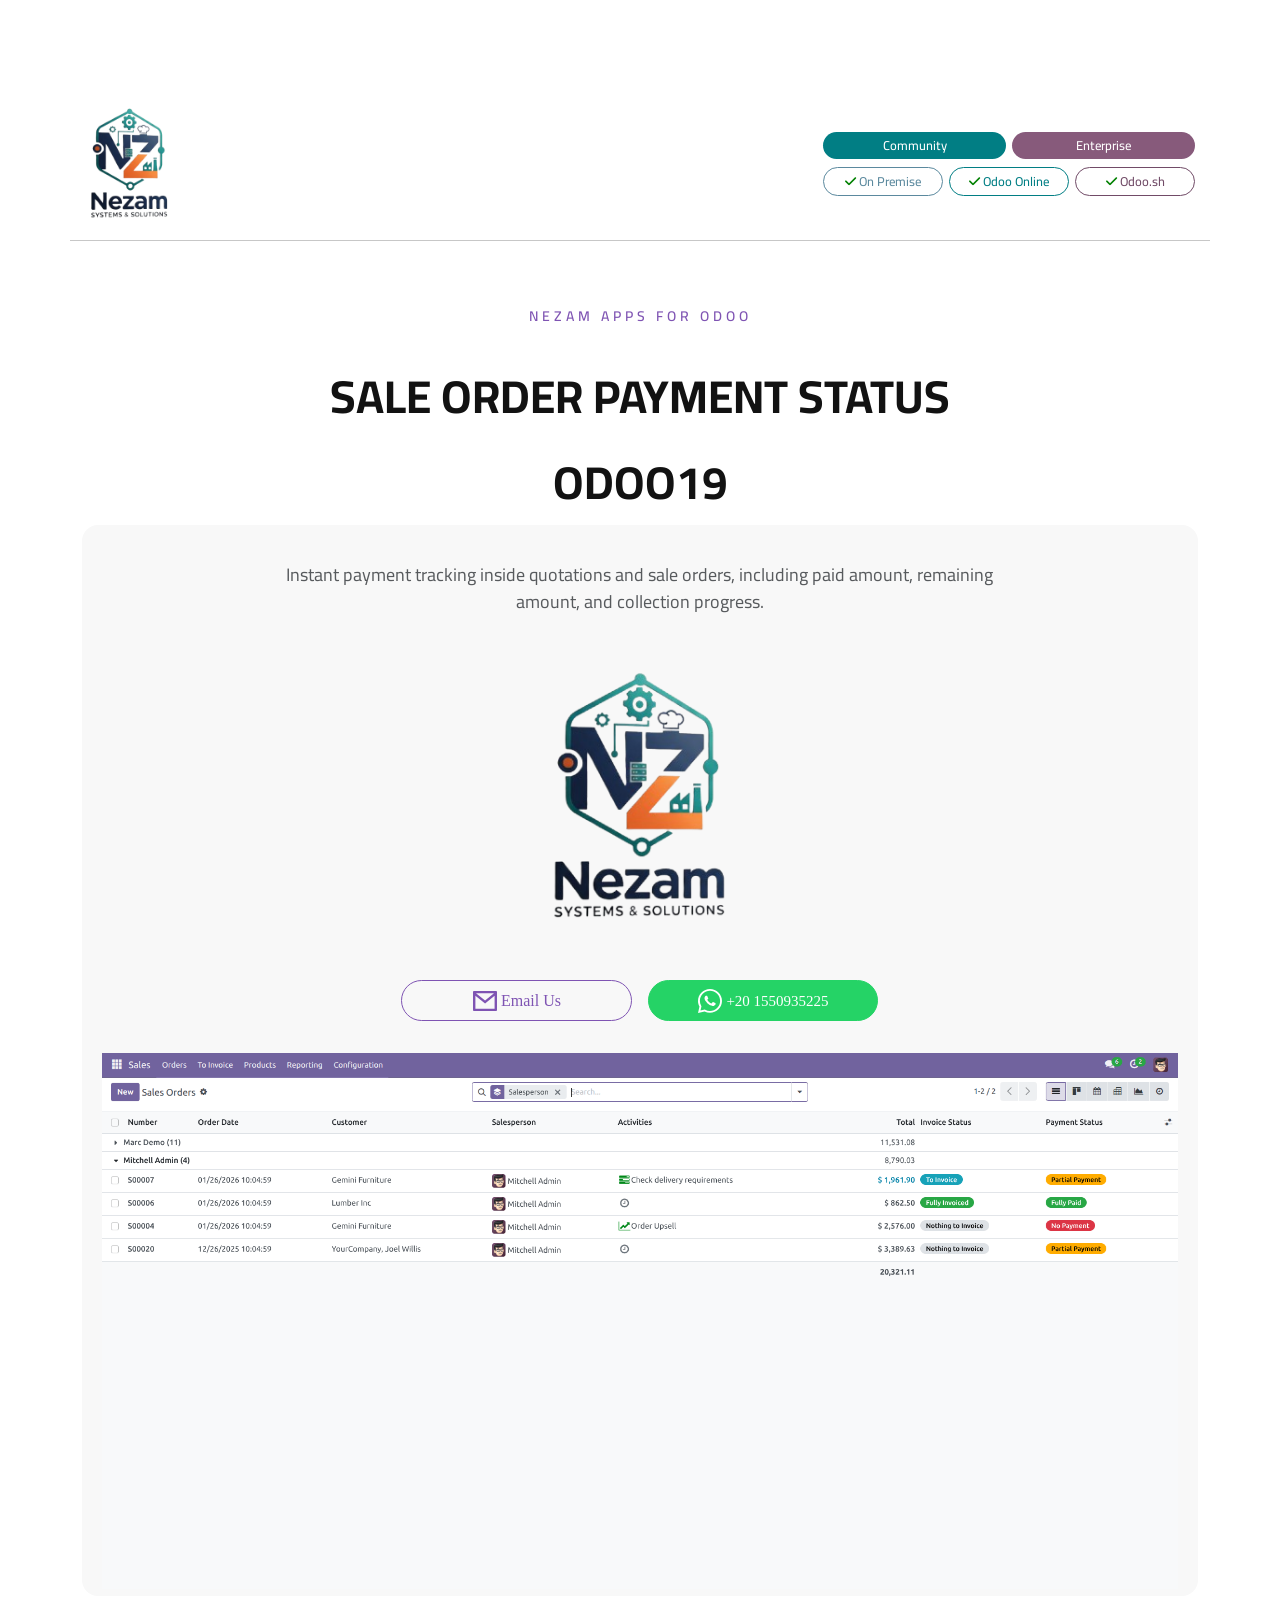
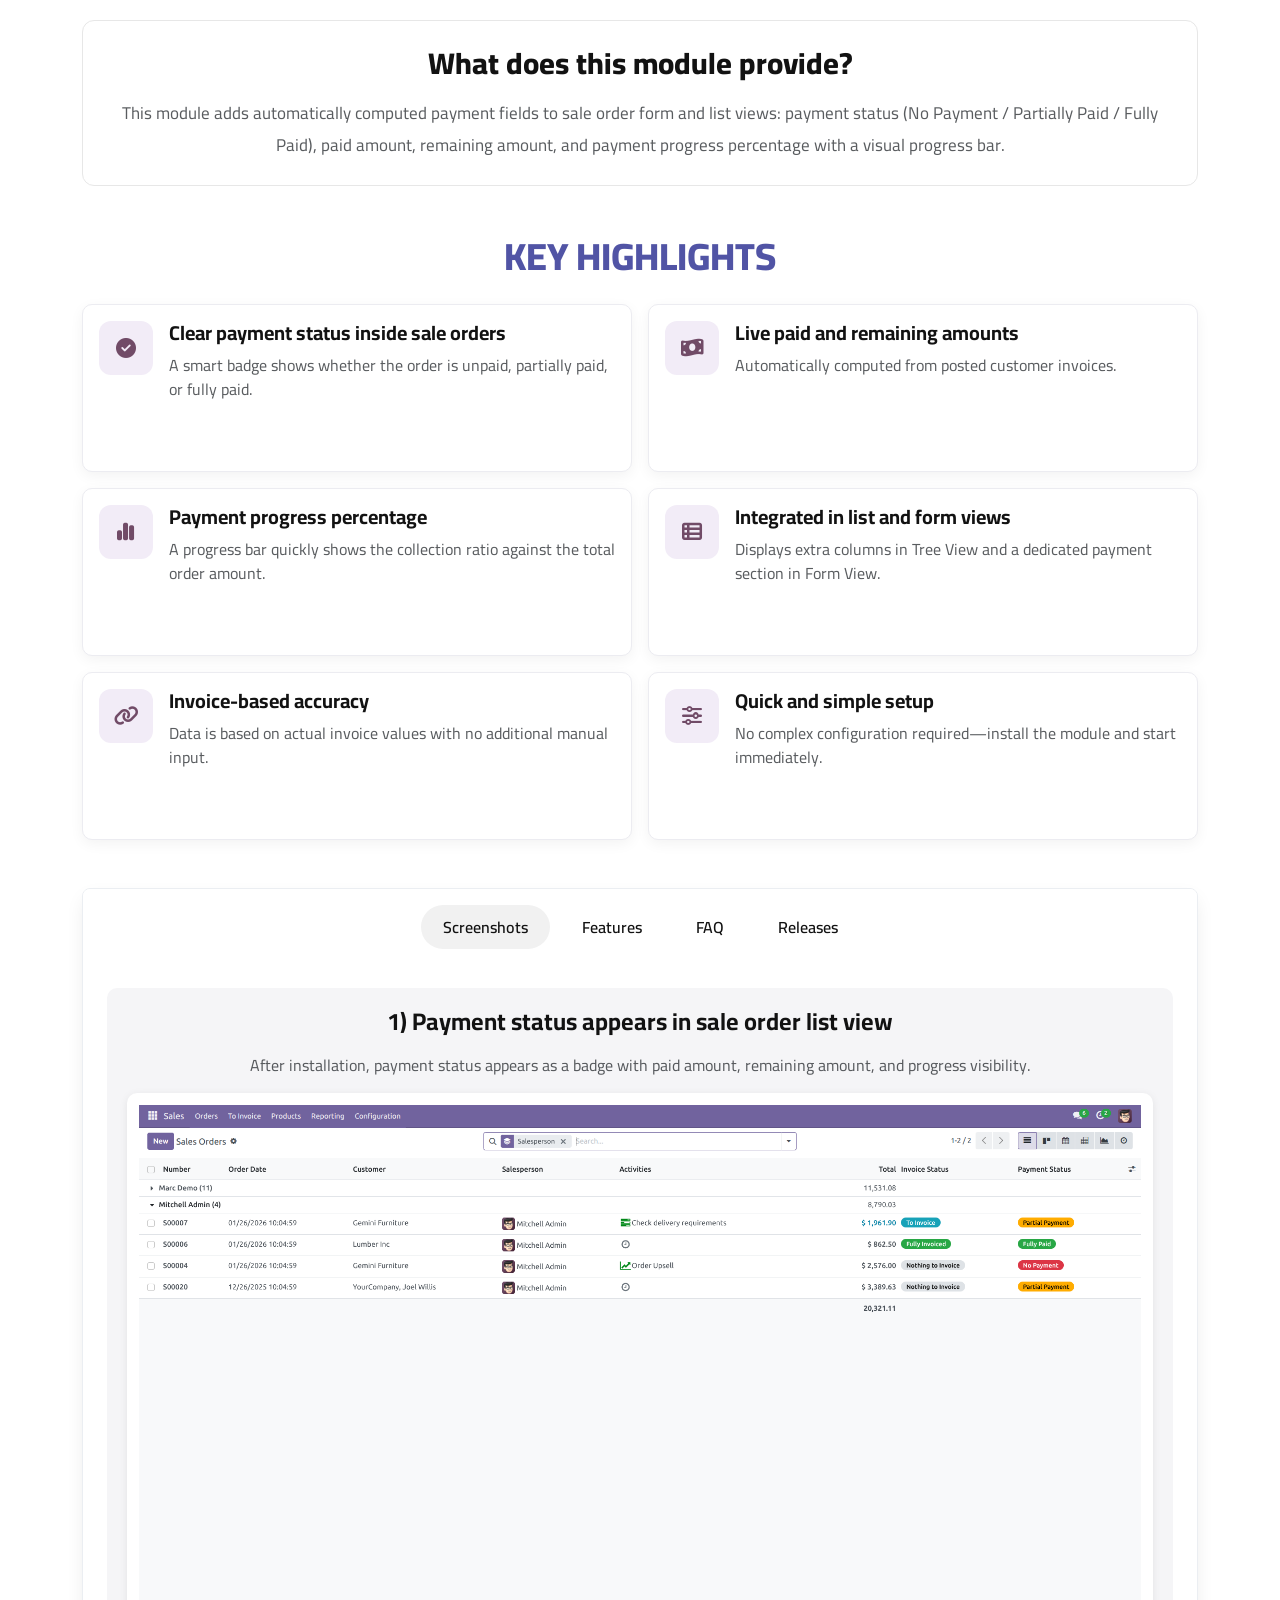
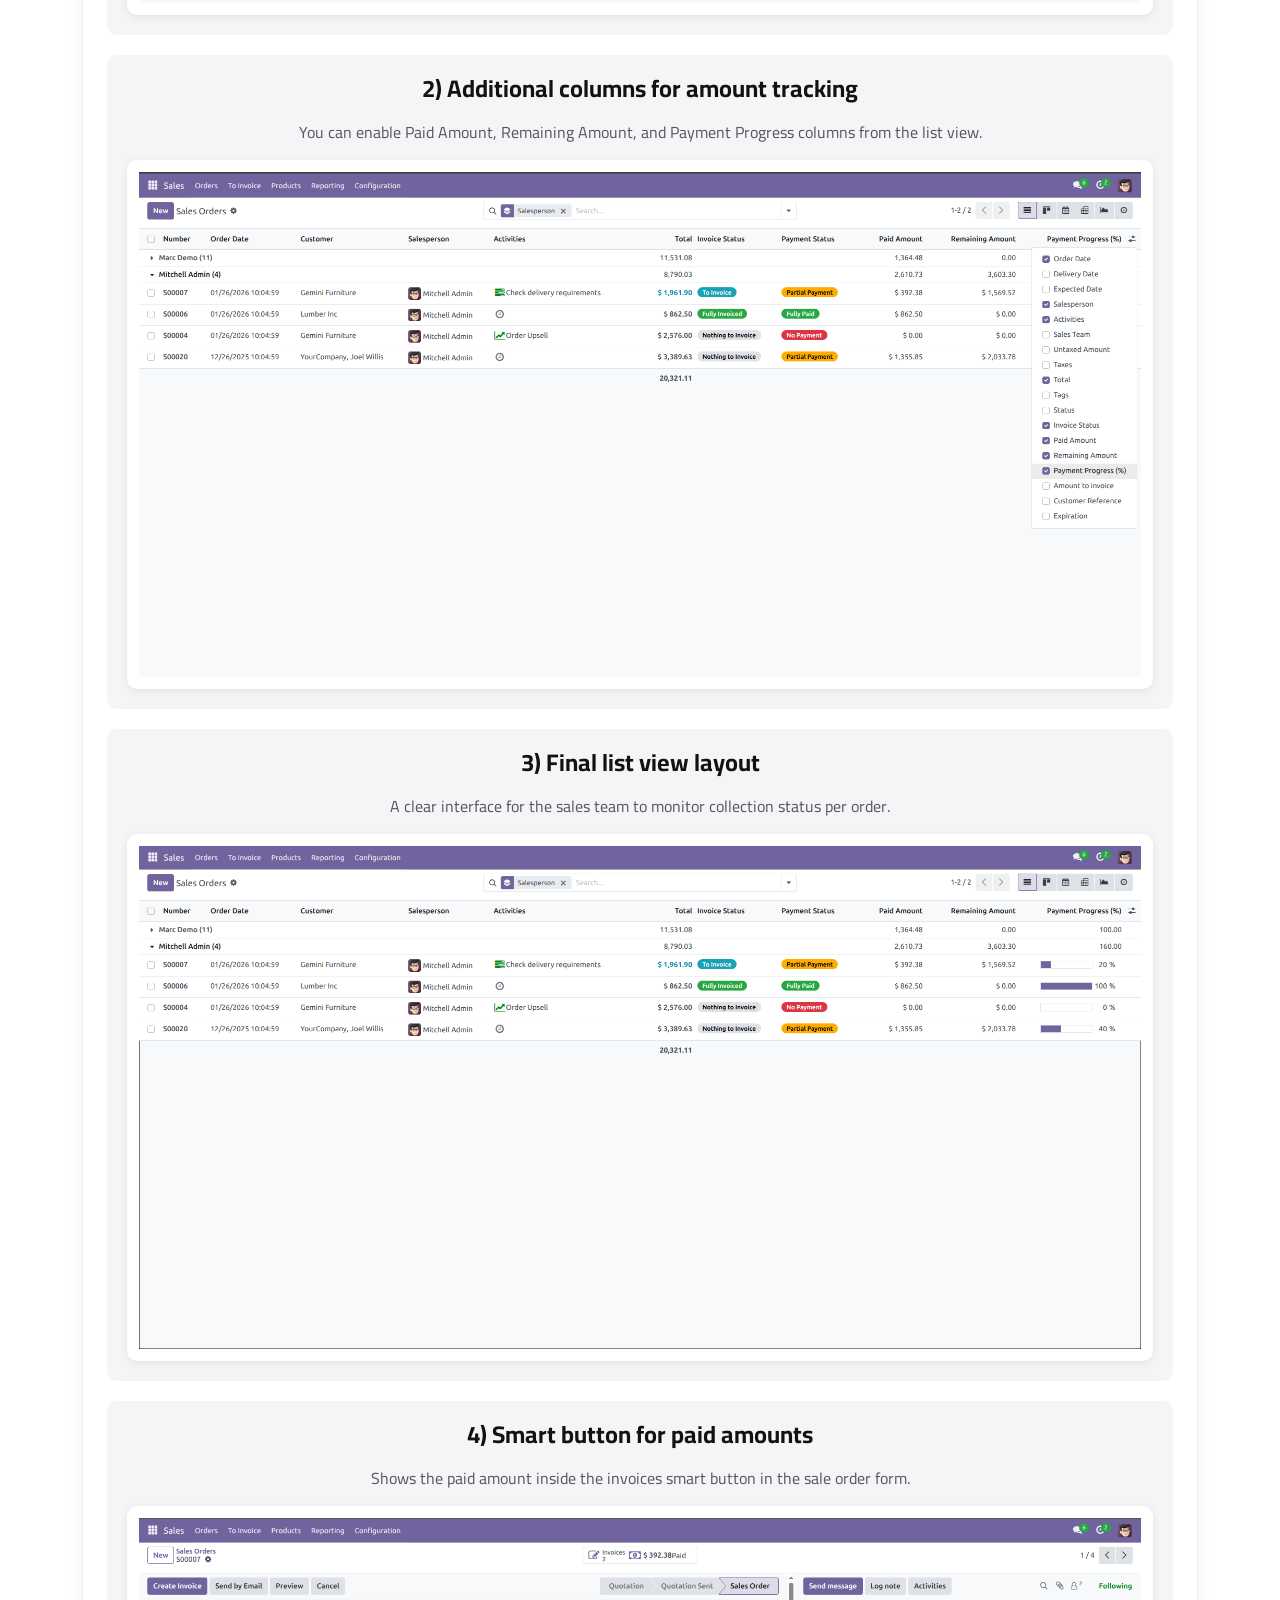
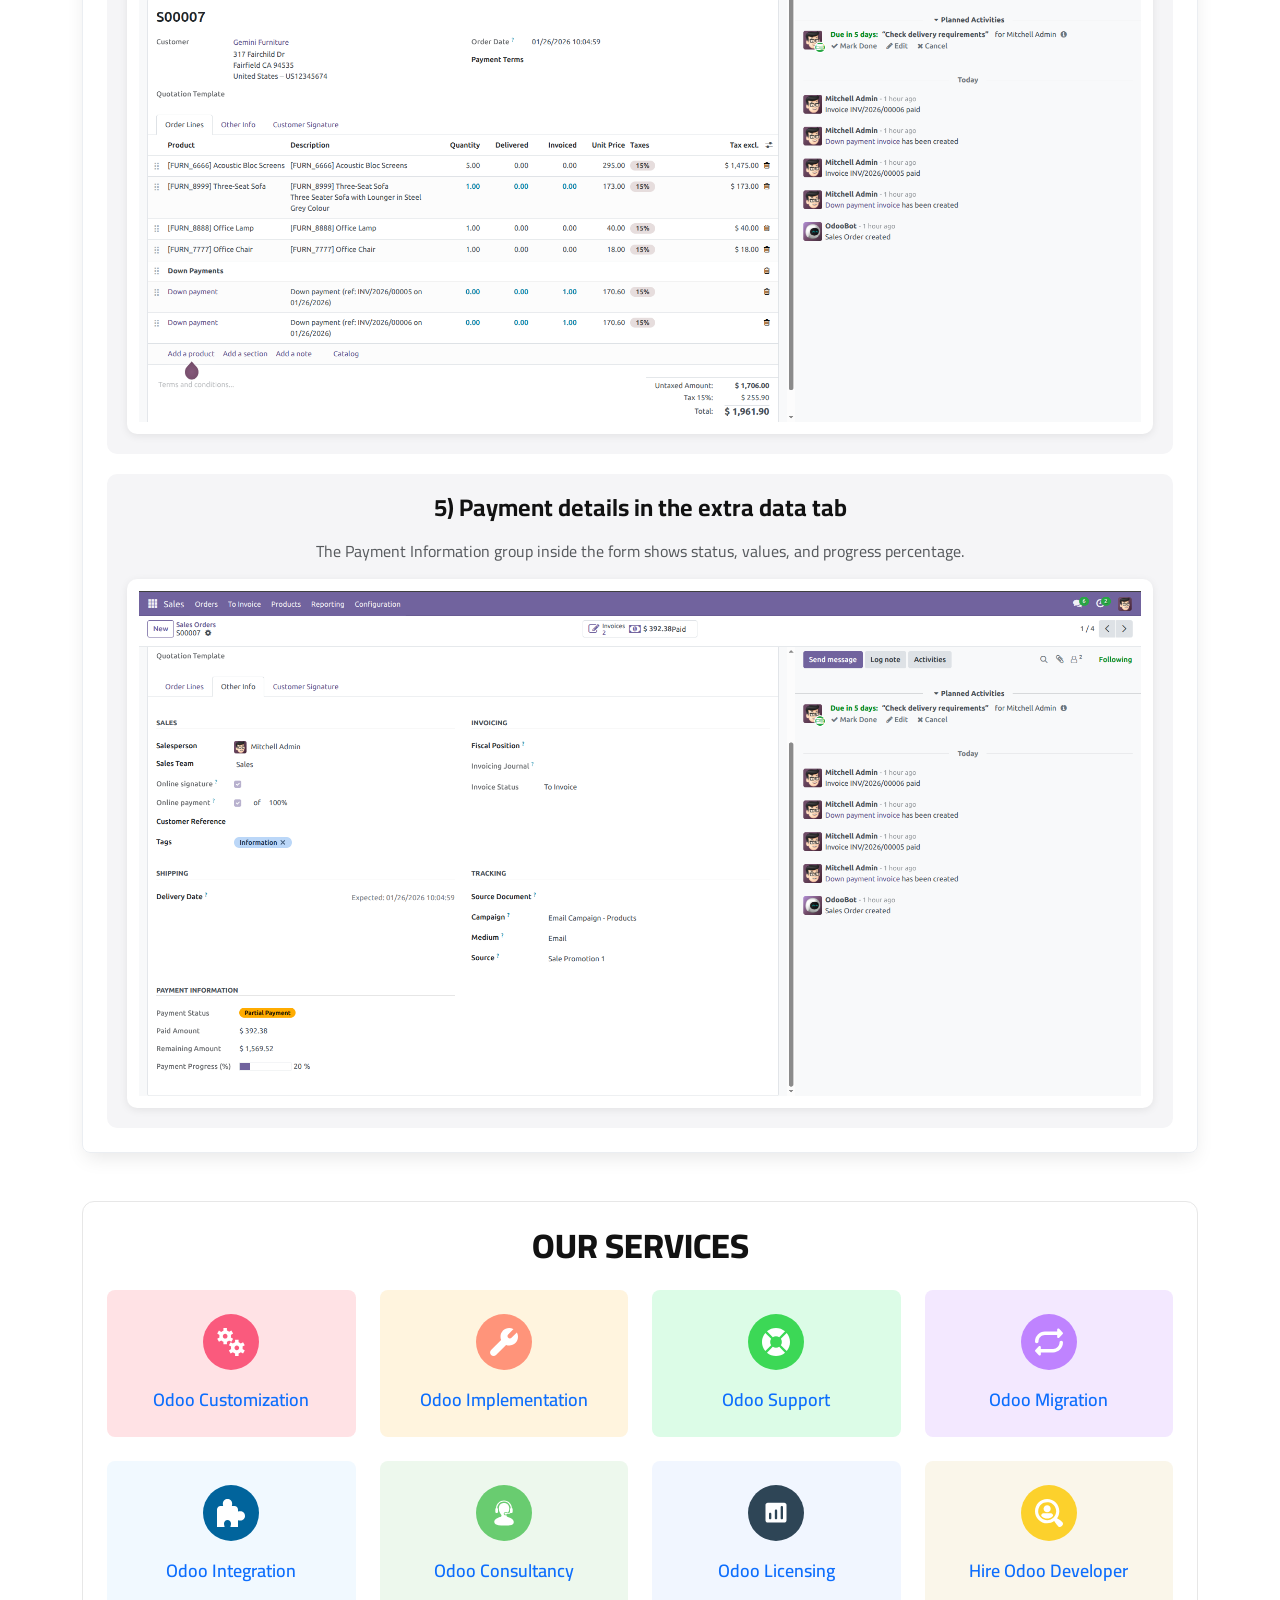
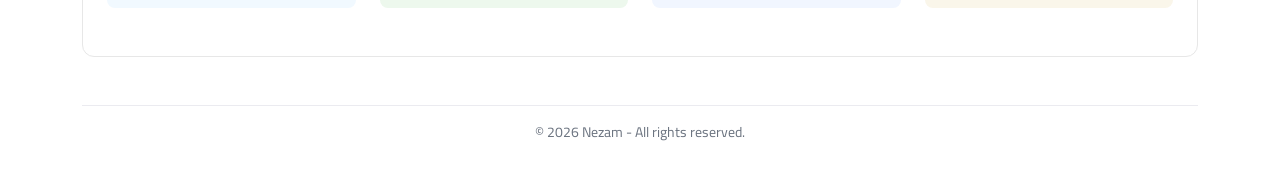
==== commit f63ed18e: "Update Mail" ====
--- a/nz_sale_order_payment_status/static/description/index.html
+++ b/nz_sale_order_payment_status/static/description/index.html
@@ -249,7 +249,7 @@
               font-size: 46px;
               font-weight: 700;
               line-height: normal;
-            ">Sale Order Payment Status Odoo16</span>
+            ">Sale Order Payment Status Odoo19</span>
                             </h1>
                         </div>
 
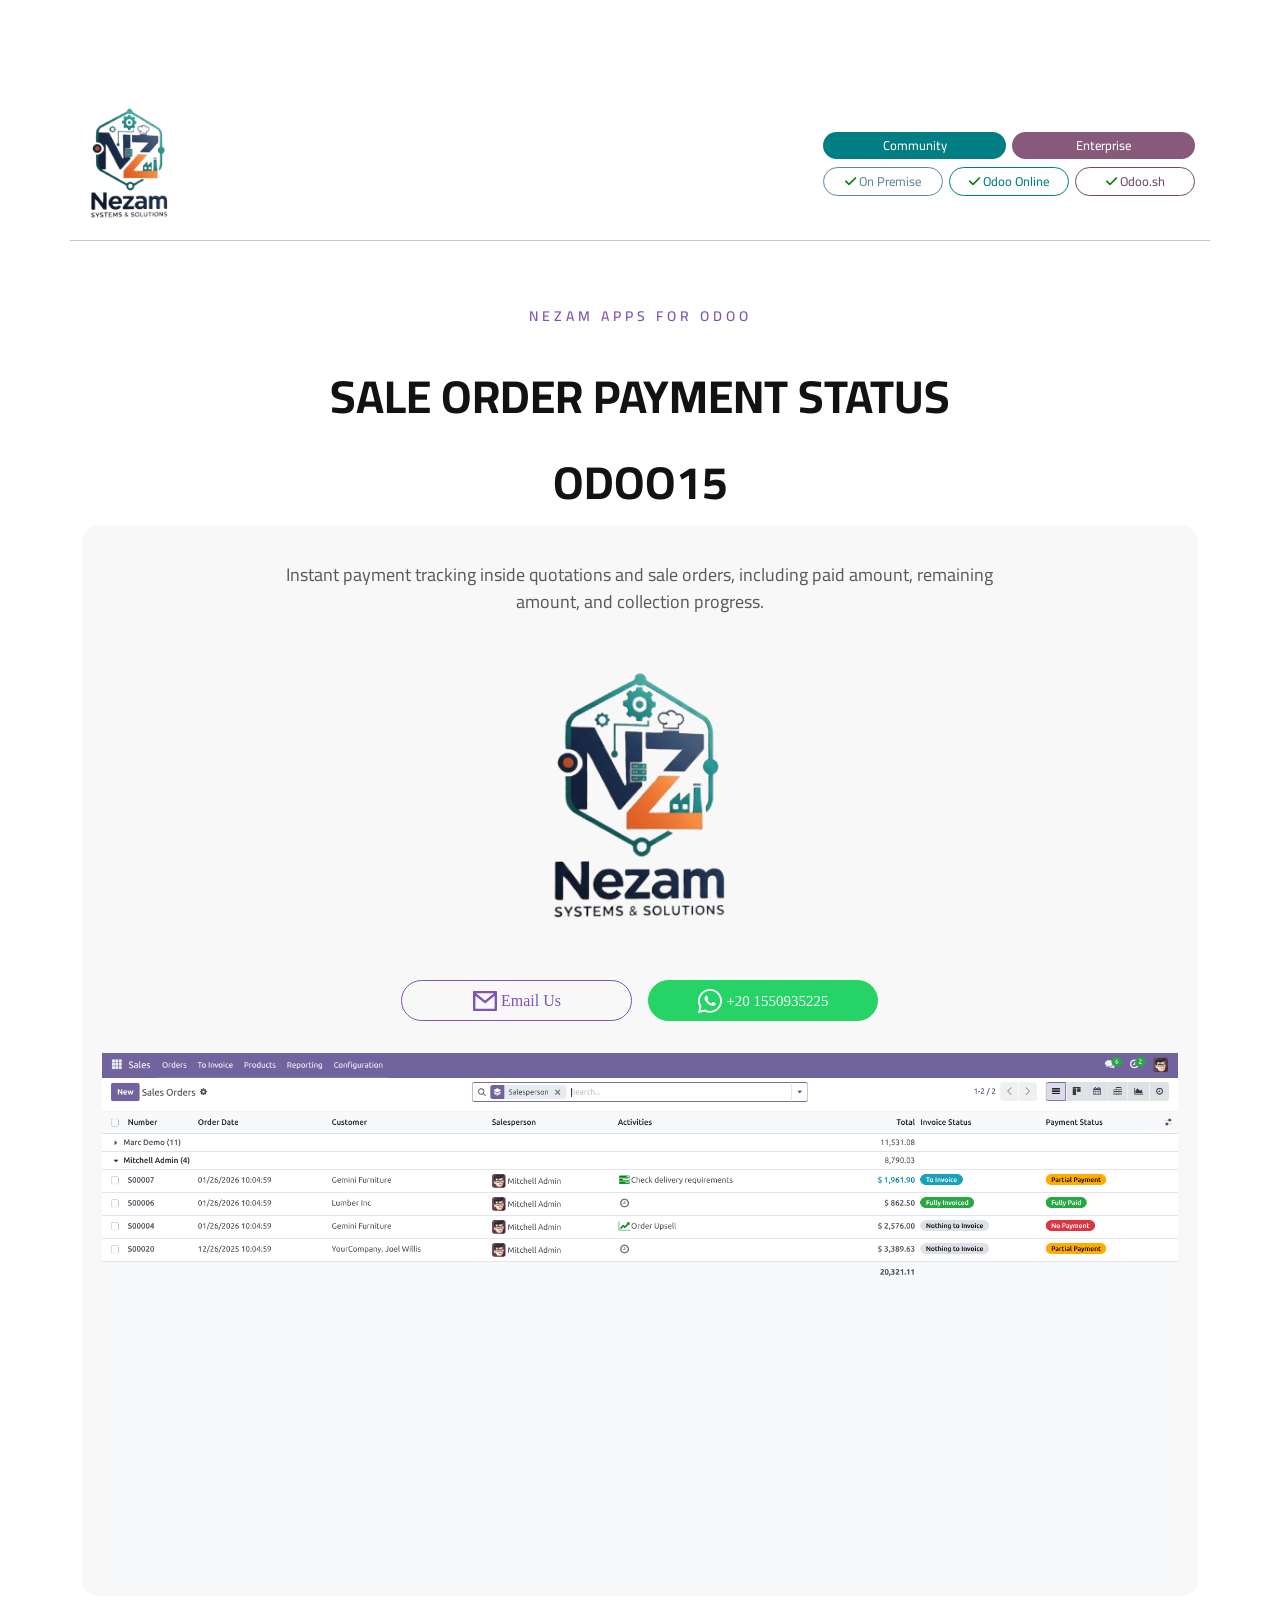
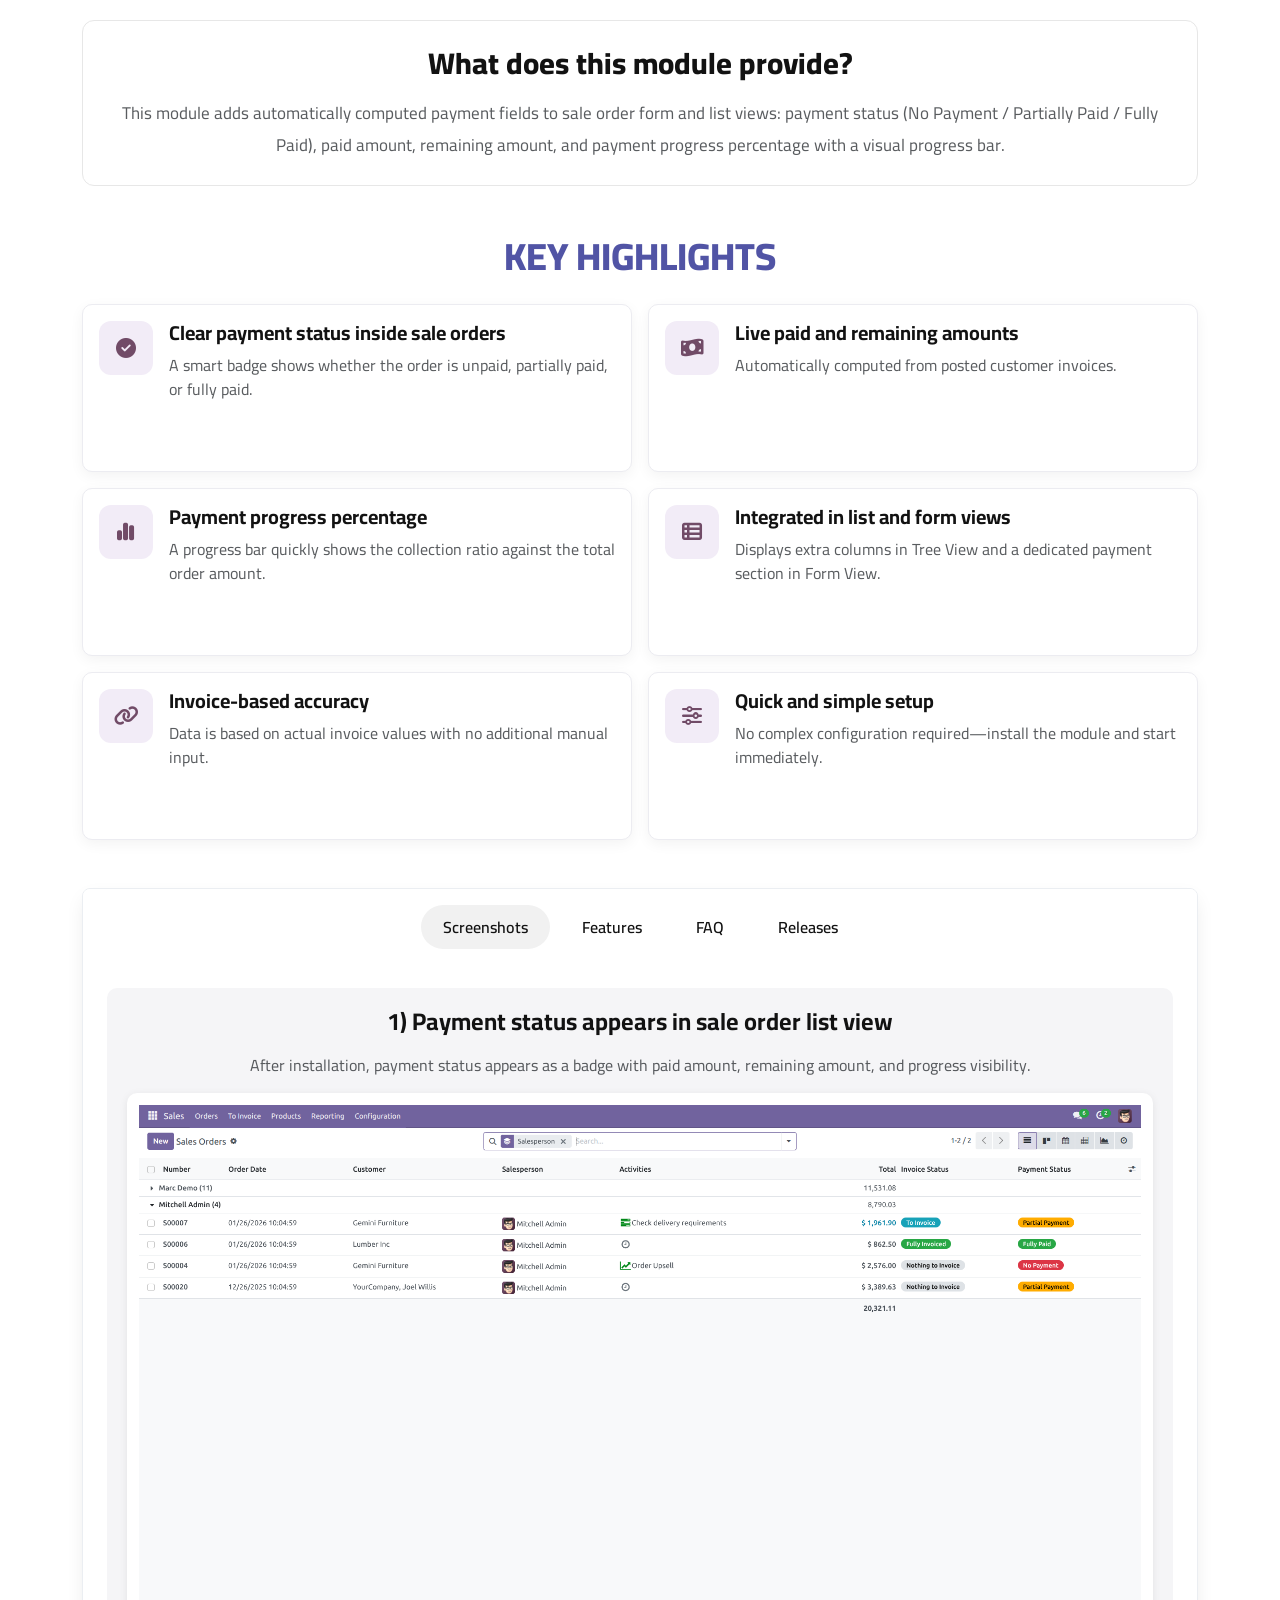
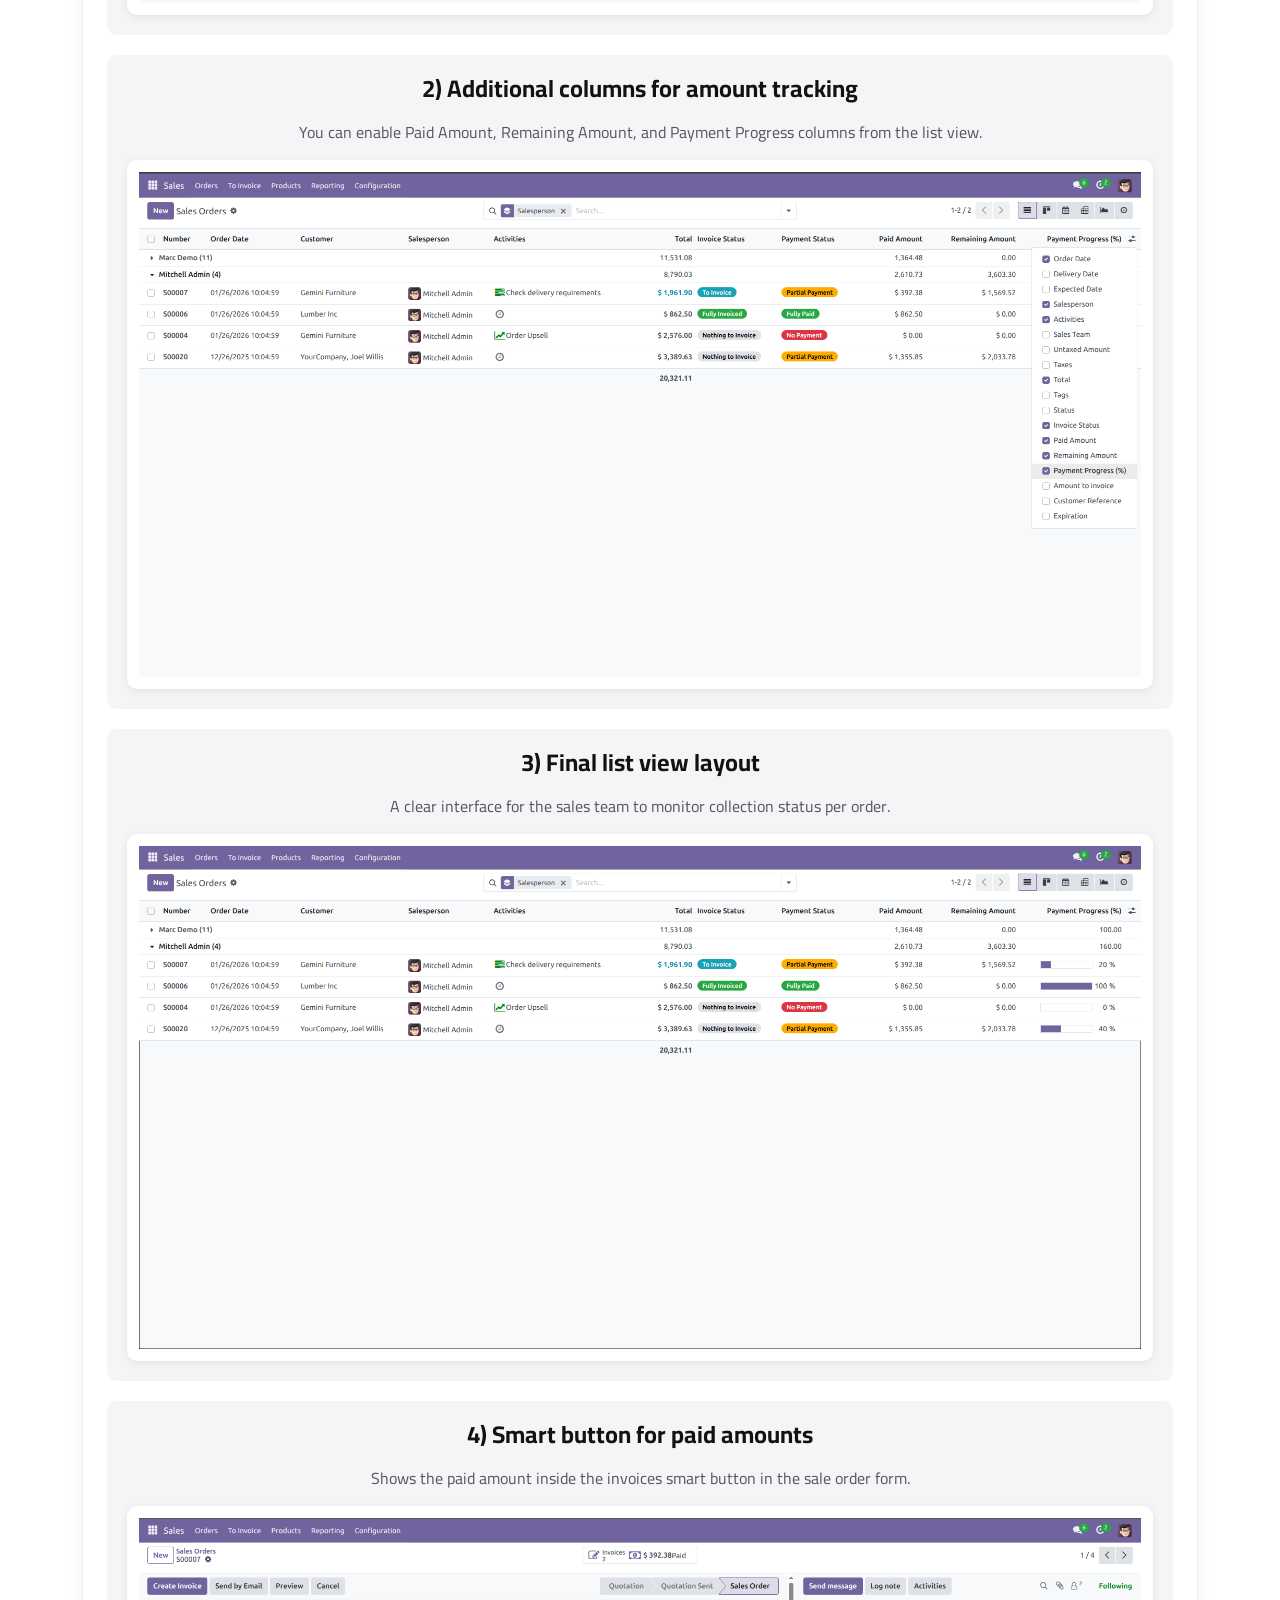
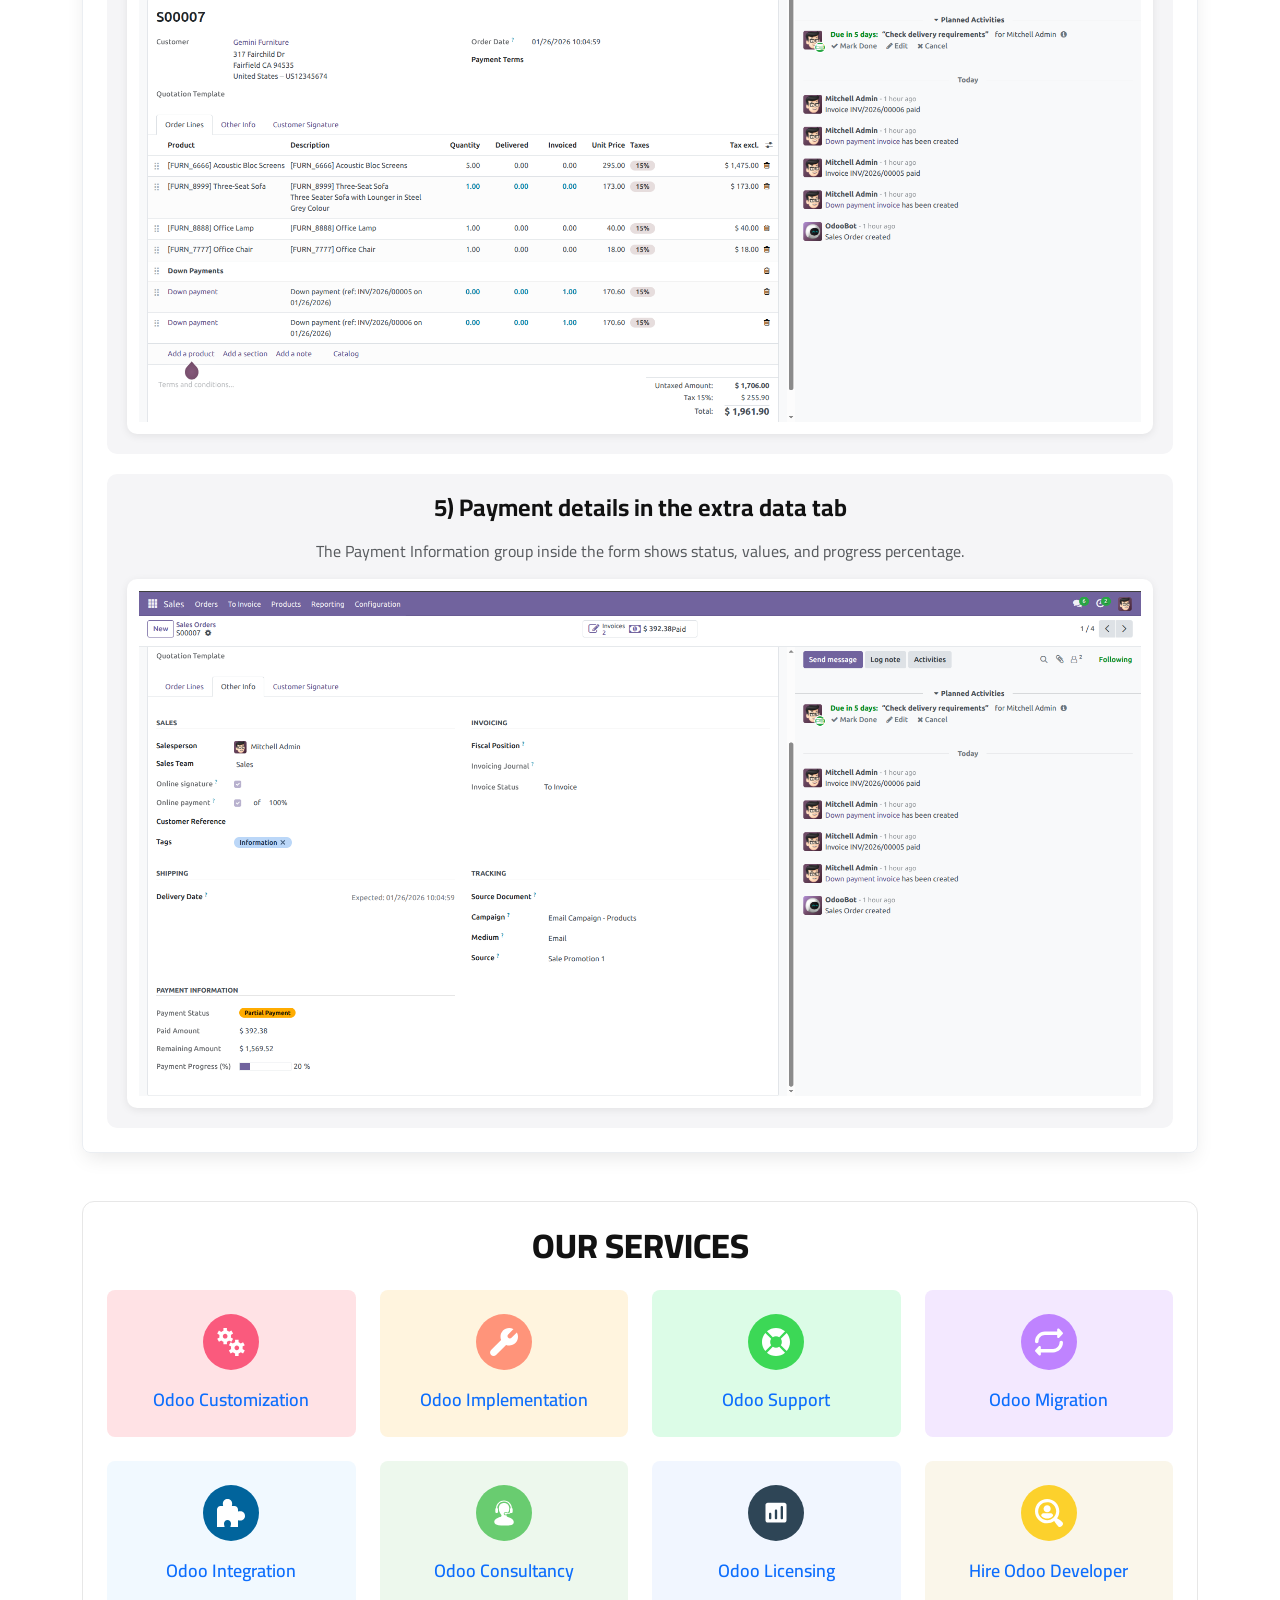
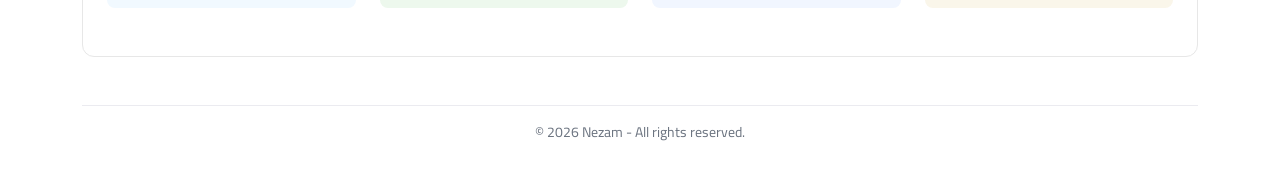
==== commit dc458426: "Update Mail" ====
--- a/nz_sale_order_payment_status/static/description/index.html
+++ b/nz_sale_order_payment_status/static/description/index.html
@@ -249,7 +249,7 @@
               font-size: 46px;
               font-weight: 700;
               line-height: normal;
-            ">Sale Order Payment Status Odoo19</span>
+            ">Sale Order Payment Status Odoo15</span>
                             </h1>
                         </div>
 
